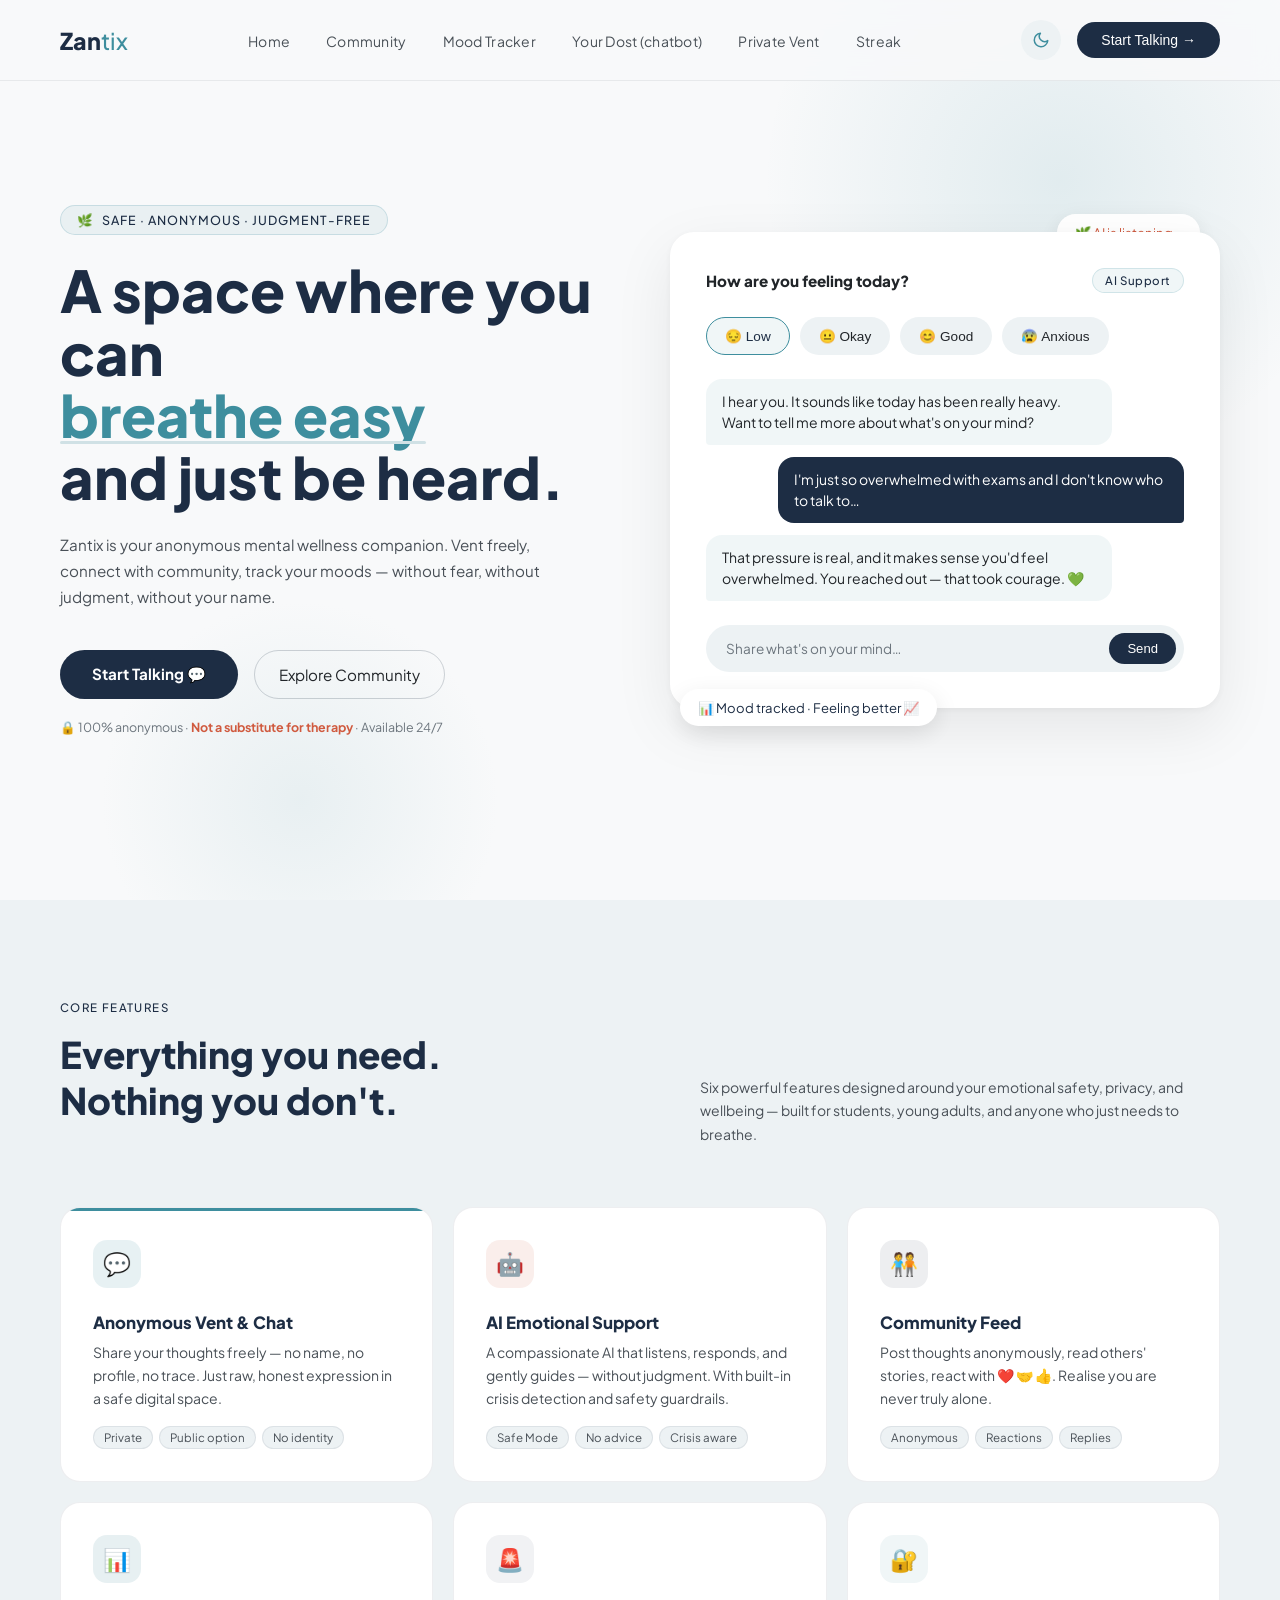
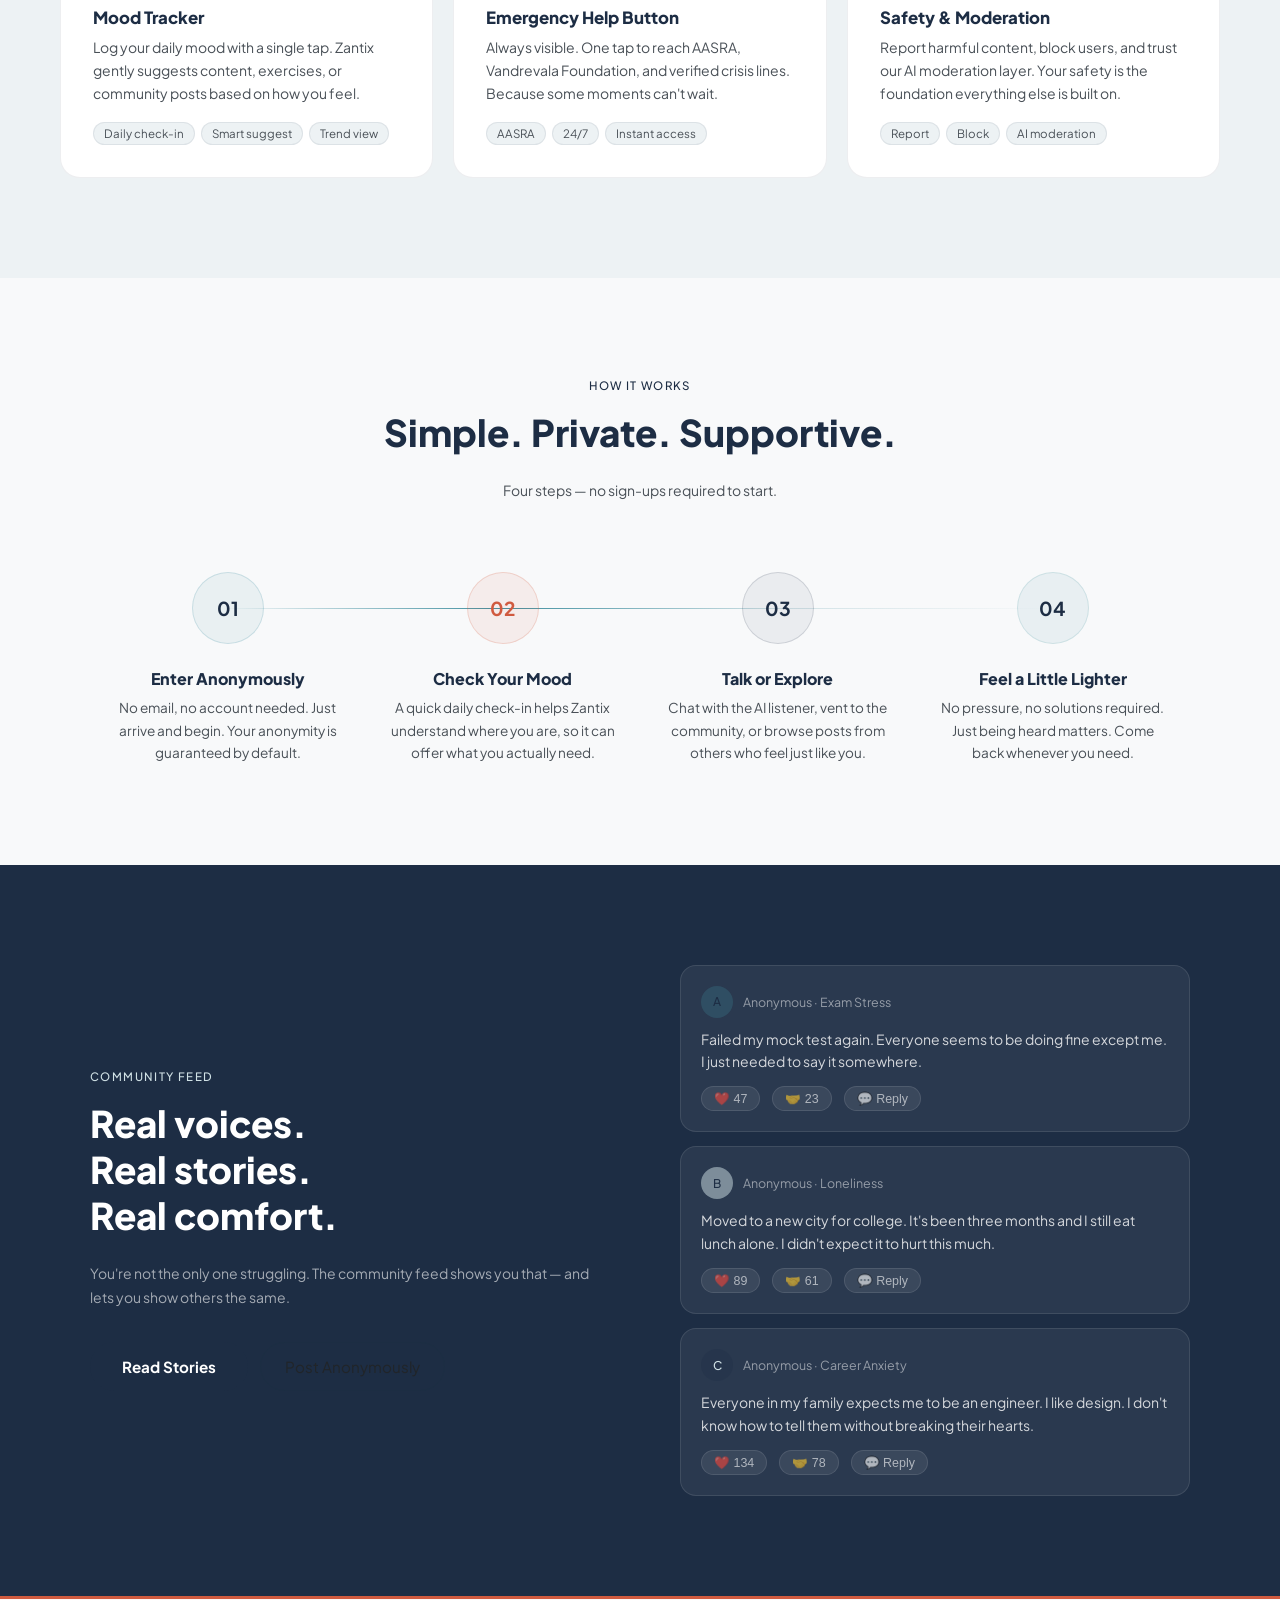
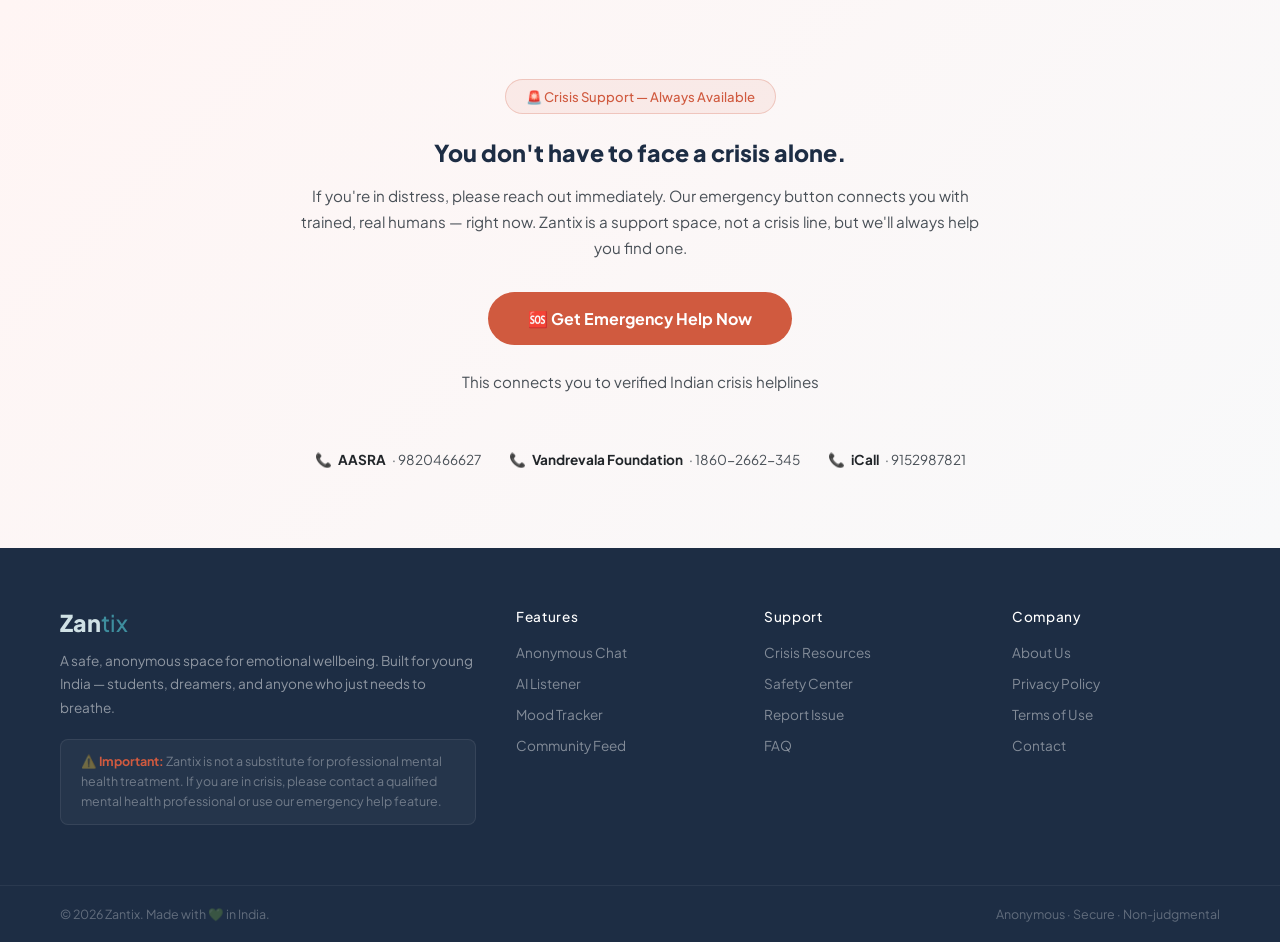
==== index.html @ 0ff7cf0c "Initial commit" ====
<!DOCTYPE html>
<html lang="en">
<head>
  <meta charset="UTF-8">
  <meta name="viewport" content="width=device-width, initial-scale=1.0">
  
  <!-- SEO Meta Tags -->
  <title>Zantix — You're Not Alone</title>
  <meta name="description" content="Zantix is a safe, anonymous mental wellness companion. Vent freely, track your moods, connect with community, and access crisis help — completely anonymously.">
  
  <!-- Fonts -->
  <link href="https://fonts.googleapis.com/css2?family=Plus+Jakarta+Sans:wght@400;500;600;700;800&display=swap" rel="stylesheet">
  
  <!-- CSS Stylesheet -->
  <link rel="stylesheet" href="style.css">
</head>
<body>

  <!-- NAV -->
  <nav>
    <a href="index.html" class="logo" style="text-decoration: none;">Zan<span>tix</span></a>
    <ul class="nav-links">
      <li><a href="index.html" class="nav-home-link active">Home</a></li>
      <li><a href="community.html">Community</a></li>
      <li><a href="mood-tracker.html">Mood Tracker</a></li>
      <li><a href="chatbot.html">Your Dost (chatbot)</a></li>
      <li><a href="private-vent.html">Private Vent</a></li>
      <li><a href="streak.html">Streak</a></li>
    </ul>
    <div class="flex align-center gap-md">
      <button id="theme-toggle" class="theme-toggle-btn" aria-label="Toggle dark mode">
        <!-- Sun icon -->
        <svg class="sun-icon" xmlns="http://www.w3.org/2000/svg" width="18" height="18" viewBox="0 0 24 24" fill="none" stroke="currentColor" stroke-width="2" stroke-linecap="round" stroke-linejoin="round">
          <circle cx="12" cy="12" r="5"></circle>
          <line x1="12" y1="1" x2="12" y2="3"></line>
          <line x1="12" y1="21" x2="12" y2="23"></line>
          <line x1="4.22" y1="4.22" x2="5.64" y2="5.64"></line>
          <line x1="18.36" y1="18.36" x2="19.78" y2="19.78"></line>
          <line x1="1" y1="12" x2="3" y2="12"></line>
          <line x1="21" y1="12" x2="23" y2="12"></line>
          <line x1="4.22" y1="19.78" x2="5.64" y2="18.36"></line>
          <line x1="18.36" y1="5.64" x2="19.78" y2="4.22"></line>
        </svg>
        <!-- Moon icon -->
        <svg class="moon-icon" xmlns="http://www.w3.org/2000/svg" width="18" height="18" viewBox="0 0 24 24" fill="none" stroke="currentColor" stroke-width="2" stroke-linecap="round" stroke-linejoin="round">
          <path d="M21 12.79A9 9 0 1 1 11.21 3 7 7 0 0 0 21 12.79z"></path>
        </svg>
      </button>
      <button id="nav-start-talking" class="nav-cta">Start Talking →</button>
    </div>
  </nav>

  <!-- HERO -->
  <section class="hero" id="hero">
    <div class="hero-text">
      <div class="hero-eyebrow">Safe · Anonymous · Judgment-Free</div>
      <h1>A space where you can<br><em>breathe easy</em><br>and just be heard.</h1>
      <p class="hero-sub">Zantix is your anonymous mental wellness companion. Vent freely, connect with community, track your moods — without fear, without judgment, without your name.</p>
      <div class="hero-actions">
        <button id="hero-start-talking" class="btn btn-primary">Start Talking 💬</button>
        <button id="hero-explore-community" class="btn btn-secondary">Explore Community</button>
      </div>
      <p class="hero-note">🔒 100% anonymous · <strong>Not a substitute for therapy</strong> · Available 24/7</p>
    </div>

    <div class="hero-visual">
      <div class="floating-pill pill-1">🌿 AI is listening…</div>
      <div class="mood-card">
        <div class="mood-card-header">
          <div class="mood-card-title">How are you feeling today?</div>
          <span class="ai-badge">AI Support</span>
        </div>
        <div class="mood-row">
          <button class="mood-btn active">😔 Low</button>
          <button class="mood-btn">😐 Okay</button>
          <button class="mood-btn">😊 Good</button>
          <button class="mood-btn">😰 Anxious</button>
        </div>
        <div class="chat-preview">
          <div class="chat-bubble ai">I hear you. It sounds like today has been really heavy. Want to tell me more about what's on your mind?</div>
          <div class="chat-bubble user">I'm just so overwhelmed with exams and I don't know who to talk to…</div>
          <div class="chat-bubble ai">That pressure is real, and it makes sense you'd feel overwhelmed. You reached out — that took courage. 💚</div>
        </div>
        <div class="chat-input-row">
          <span>Share what's on your mind…</span>
          <button class="send-btn">Send</button>
        </div>
      </div>
      <div class="floating-pill pill-2">📊 Mood tracked · Feeling better 📈</div>
    </div>
  </section>

  <!-- FEATURES -->
  <section class="features" id="features">
    <div class="features-inner">
      <div class="features-top">
        <div>
          <div class="section-label">Core Features</div>
          <div class="section-title">Everything you need.<br>Nothing you don't.</div>
        </div>
        <p class="section-sub">Six powerful features designed around your emotional safety, privacy, and wellbeing — built for students, young adults, and anyone who just needs to breathe.</p>
      </div>
      <div class="features-grid">

        <div class="feature-card accent reveal">
          <div class="feat-icon green">💬</div>
          <h3>Anonymous Vent & Chat</h3>
          <p>Share your thoughts freely — no name, no profile, no trace. Just raw, honest expression in a safe digital space.</p>
          <div class="feat-tags">
            <span class="feat-tag">Private</span>
            <span class="feat-tag">Public option</span>
            <span class="feat-tag">No identity</span>
          </div>
        </div>

        <div class="feature-card reveal">
          <div class="feat-icon orange">🤖</div>
          <h3>AI Emotional Support</h3>
          <p>A compassionate AI that listens, responds, and gently guides — without judgment. With built-in crisis detection and safety guardrails.</p>
          <div class="feat-tags">
            <span class="feat-tag">Safe Mode</span>
            <span class="feat-tag">No advice</span>
            <span class="feat-tag">Crisis aware</span>
          </div>
        </div>

        <div class="feature-card reveal">
          <div class="feat-icon blue">🧑‍🤝‍🧑</div>
          <h3>Community Feed</h3>
          <p>Post thoughts anonymously, read others' stories, react with ❤️ 🤝 👍. Realise you are never truly alone.</p>
          <div class="feat-tags">
            <span class="feat-tag">Anonymous</span>
            <span class="feat-tag">Reactions</span>
            <span class="feat-tag">Replies</span>
          </div>
        </div>

        <div class="feature-card reveal">
          <div class="feat-icon pink">📊</div>
          <h3>Mood Tracker</h3>
          <p>Log your daily mood with a single tap. Zantix gently suggests content, exercises, or community posts based on how you feel.</p>
          <div class="feat-tags">
            <span class="feat-tag">Daily check-in</span>
            <span class="feat-tag">Smart suggest</span>
            <span class="feat-tag">Trend view</span>
          </div>
        </div>

        <div class="feature-card reveal">
          <div class="feat-icon yellow">🚨</div>
          <h3>Emergency Help Button</h3>
          <p>Always visible. One tap to reach AASRA, Vandrevala Foundation, and verified crisis lines. Because some moments can't wait.</p>
          <div class="feat-tags">
            <span class="feat-tag">AASRA</span>
            <span class="feat-tag">24/7</span>
            <span class="feat-tag">Instant access</span>
          </div>
        </div>

        <div class="feature-card reveal">
          <div class="feat-icon purple">🔐</div>
          <h3>Safety & Moderation</h3>
          <p>Report harmful content, block users, and trust our AI moderation layer. Your safety is the foundation everything else is built on.</p>
          <div class="feat-tags">
            <span class="feat-tag">Report</span>
            <span class="feat-tag">Block</span>
            <span class="feat-tag">AI moderation</span>
          </div>
        </div>

      </div>
    </div>
  </section>

  <!-- HOW IT WORKS -->
  <section class="how" id="how">
    <div class="how-inner">
      <div class="how-top">
        <div class="section-label">How It Works</div>
        <div class="section-title">Simple. Private. Supportive.</div>
        <p class="section-sub">Four steps — no sign-ups required to start.</p>
      </div>
      <div class="steps-grid">
        <div class="step reveal">
          <div class="step-num s1">01</div>
          <h4>Enter Anonymously</h4>
          <p>No email, no account needed. Just arrive and begin. Your anonymity is guaranteed by default.</p>
        </div>
        <div class="step reveal">
          <div class="step-num s2">02</div>
          <h4>Check Your Mood</h4>
          <p>A quick daily check-in helps Zantix understand where you are, so it can offer what you actually need.</p>
        </div>
        <div class="step reveal">
          <div class="step-num s3">03</div>
          <h4>Talk or Explore</h4>
          <p>Chat with the AI listener, vent to the community, or browse posts from others who feel just like you.</p>
        </div>
        <div class="step reveal">
          <div class="step-num s4">04</div>
          <h4>Feel a Little Lighter</h4>
          <p>No pressure, no solutions required. Just being heard matters. Come back whenever you need.</p>
        </div>
      </div>
    </div>
  </section>

  <!-- COMMUNITY -->
  <section class="community-section" id="community">
    <div class="community-inner">
      <div>
        <div class="section-label">Community Feed</div>
        <div class="section-title">Real voices.<br>Real stories.<br>Real comfort.</div>
        <p class="section-sub">You're not the only one struggling. The community feed shows you that — and lets you show others the same.</p>
        <div class="flex flex-wrap gap-sm mt-xl">
          <a class="btn btn-primary" href="community.html">Read Stories</a>
          <a class="btn btn-secondary" href="community.html#community-compose">Post Anonymously</a>
        </div>
      </div>
      <div class="posts-preview">
        <div class="post-card reveal">
          <div class="post-top">
            <div class="avatar av1">A</div>
            <span class="anon-label">Anonymous · Exam Stress</span>
          </div>
          <p class="post-text">Failed my mock test again. Everyone seems to be doing fine except me. I just needed to say it somewhere.</p>
          <div class="post-reactions">
            <button class="react-btn">❤️ 47</button>
            <button class="react-btn">🤝 23</button>
            <button class="react-btn">💬 Reply</button>
          </div>
        </div>
        <div class="post-card reveal">
          <div class="post-top">
            <div class="avatar av2">B</div>
            <span class="anon-label">Anonymous · Loneliness</span>
          </div>
          <p class="post-text">Moved to a new city for college. It's been three months and I still eat lunch alone. I didn't expect it to hurt this much.</p>
          <div class="post-reactions">
            <button class="react-btn">❤️ 89</button>
            <button class="react-btn">🤝 61</button>
            <button class="react-btn">💬 Reply</button>
          </div>
        </div>
        <div class="post-card reveal">
          <div class="post-top">
            <div class="avatar av3">C</div>
            <span class="anon-label">Anonymous · Career Anxiety</span>
          </div>
          <p class="post-text">Everyone in my family expects me to be an engineer. I like design. I don't know how to tell them without breaking their hearts.</p>
          <div class="post-reactions">
            <button class="react-btn">❤️ 134</button>
            <button class="react-btn">🤝 78</button>
            <button class="react-btn">💬 Reply</button>
          </div>
        </div>
      </div>
    </div>
  </section>

  <!-- EMERGENCY -->
  <section class="emergency" id="emergency">
    <div class="emergency-inner">
      <div class="sos-badge">🚨 Crisis Support — Always Available</div>
      <h2>You don't have to face a crisis alone.</h2>
      <p>If you're in distress, please reach out immediately. Our emergency button connects you with trained, real humans — right now. Zantix is a support space, not a crisis line, but we'll always help you find one.</p>
      <div class="flex flex-col align-center gap-xs">
        <button id="sos-trigger" class="sos-btn">🆘 Get Emergency Help Now</button>
        <p class="text-sm text-soft">This connects you to verified Indian crisis helplines</p>
      </div>
      <div class="helpline-list">
        <div class="helpline">📞 <strong>AASRA</strong> · 9820466627</div>
        <div class="helpline">📞 <strong>Vandrevala Foundation</strong> · 1860-2662-345</div>
        <div class="helpline">📞 <strong>iCall</strong> · 9152987821</div>
      </div>
    </div>
  </section>

  <!-- FOOTER -->
  <footer>
    <div class="footer-brand">
      <div class="logo">Zan<span>tix</span></div>
      <p>A safe, anonymous space for emotional wellbeing. Built for young India — students, dreamers, and anyone who just needs to breathe.</p>
      <div class="disclaimer-bar">⚠️ <strong>Important:</strong> Zantix is not a substitute for professional mental health treatment. If you are in crisis, please contact a qualified mental health professional or use our emergency help feature.
      </div>
    </div>
    <div>
      <h5>Features</h5>
      <ul>
        <li><a href="#">Anonymous Chat</a></li>
        <li><a href="#">AI Listener</a></li>
        <li><a href="#">Mood Tracker</a></li>
        <li><a href="#">Community Feed</a></li>
      </ul>
    </div>
    <div>
      <h5>Support</h5>
      <ul>
        <li><a href="#">Crisis Resources</a></li>
        <li><a href="#">Safety Center</a></li>
        <li><a href="#">Report Issue</a></li>
        <li><a href="#">FAQ</a></li>
      </ul>
    </div>
    <div>
      <h5>Company</h5>
      <ul>
        <li><a href="#">About Us</a></li>
        <li><a href="#">Privacy Policy</a></li>
        <li><a href="#">Terms of Use</a></li>
        <li><a href="#">Contact</a></li>
      </ul>
    </div>
  </footer>
  <div class="footer-bottom">
    <span>© 2026 Zantix. Made with 💚 in India.</span>
    <span>Anonymous · Secure · Non-judgmental</span>
  </div>

  <!-- JavaScript Behavior Controller -->
  <script src="script.js"></script>
</body>
</html>
---- style.css ----
/* ==========================================================================
   ZANTIX DESIGN SYSTEM & STYLE SHEET
   ========================================================================== */

/* ─── 1. DESIGN TOKENS (CSS VARIABLES) ─── */
:root {
  /* Colors - Light Theme */
  --cream: #EDF2F4;
  --warm-white: #F8F9FA;
  --sage: #3E8E9E;
  --sage-light: #D0E1E5;
  --sage-dark: #1D2D44;
  --terracotta: #D05A3F;
  --blush: #D0E1E5;
  --charcoal: #212529;
  --mid: #495057;
  --soft: #6C757D;
  --night: #1D2D44;
  --heading-color: #1D2D44;
  --card-bg: #FFFFFF;
  --nav-bg: rgba(248, 249, 250, 0.9);
  --border-color: rgba(29, 45, 68, 0.08);
  --emergency-bg: linear-gradient(135deg, #FFF5F4 0%, #F8F9FA 100%);
  --button-bg: #1D2D44;
  --button-fg: #FFFFFF;
  --button-hover: #3E8E9E;
  --button-outline: rgba(29, 45, 68, 0.2);
  --button-outline-text: #212529;

  /* Spacing Scale */
  --space-2xs: 4px;
  --space-xs: 8px;
  --space-sm: 12px;
  --space-md: 16px;
  --space-lg: 24px;
  --space-xl: 32px;
  --space-2xl: 40px;
  --space-3xl: 60px;
  --space-4xl: 80px;
  --space-5xl: 120px;

  /* Font Sizes */
  --fs-xs: 0.72rem;
  --fs-sm: 0.78rem;
  --fs-base: 0.875rem;
  --fs-md: 0.95rem;
  --fs-lg: 1.05rem;
  --fs-xl: 1.2rem;
  --fs-2xl: 1.45rem;
  --fs-3xl: clamp(1.8rem, 3.2vw, 2.3rem);
  --fs-4xl: clamp(2.4rem, 4.6vw, 3.6rem);

  /* Border Radii */
  --radius-xs: 4px;
  --radius-sm: 8px;
  --radius-md: 14px;
  --radius-lg: 16px;
  --radius-xl: 20px;
  --radius-2xl: 24px;
  --radius-pill: 100px;
  --radius-round: 50%;

  /* Shadows */
  --shadow-sm: 0 2px 8px rgba(0, 0, 0, 0.05);
  --shadow-md: 0 8px 24px rgba(0, 0, 0, 0.08);
  --shadow-lg: 0 20px 60px rgba(0, 0, 0, 0.08), 0 2px 8px rgba(0, 0, 0, 0.05);
  --shadow-floating-pill: 0 8px 24px rgba(0, 0, 0, 0.1);
  --shadow-primary-hover: 0 8px 24px rgba(29, 45, 68, 0.18);
  --shadow-sos-hover: 0 8px 28px rgba(208, 90, 63, 0.25);

  /* Transitions */
  --transition-fast: 0.15s ease;
  --transition-normal: 0.2s ease;
  --transition-slow: 0.3s ease;
  --transition-reveal: opacity 0.5s ease, transform 0.5s ease;
}

/* Colors - Dark Theme Override */
[data-theme="dark"] {
  --cream: #1E293B;
  --warm-white: #0F172A;
  --sage: #4DB6AC;
  --sage-light: #334155;
  --sage-dark: #F8FAFC;
  --terracotta: #F87171;
  --blush: #334155;
  --charcoal: #E2E8F0;
  --mid: #94A3B8;
  --soft: #64748B;
  --night: #090E17;
  --heading-color: #F8FAFC;
  --card-bg: #1E293B;
  --nav-bg: rgba(15, 23, 42, 0.9);
  --border-color: rgba(248, 250, 252, 0.08);
  --emergency-bg: linear-gradient(135deg, #2D1E1E 0%, #0F172A 100%);
  --button-bg: #4DB6AC;
  --button-fg: #071316;
  --button-hover: #67D6CC;
  --button-outline: rgba(77, 182, 172, 0.45);
  --button-outline-text: #D0E1E5;
}

/* ─── 2. GLOBAL BASE STYLES ─── */
*, *::before, *::after {
  box-sizing: border-box;
  margin: 0;
  padding: 0;
}

html {
  scroll-behavior: smooth;
}

body {
  font-family: 'Plus Jakarta Sans', sans-serif;
  background: var(--warm-white);
  color: var(--charcoal);
  overflow-x: hidden;
  transition: background var(--transition-slow), color var(--transition-slow);
}

/* ─── 3. LAYOUT UTILITIES ─── */
.container {
  width: 100%;
  max-width: 1200px;
  margin: 0 auto;
}

/* Flexbox Utilities */
.flex { display: flex; }
.flex-col { display: flex; flex-direction: column; }
.flex-wrap { display: flex; flex-wrap: wrap; }
.align-center { align-items: center; }
.justify-between { justify-content: space-between; }
.justify-center { justify-content: center; }

/* Grid Utilities */
.grid { display: grid; }
.grid-2 { display: grid; grid-template-columns: 1fr 1fr; }
.grid-3 { display: grid; grid-template-columns: repeat(3, 1fr); }
.grid-4 { display: grid; grid-template-columns: repeat(4, 1fr); }

/* Gaps */
.gap-xs { gap: var(--space-xs); }
.gap-sm { gap: var(--space-sm); }
.gap-md { gap: var(--space-md); }
.gap-lg { gap: var(--space-lg); }
.gap-xl { gap: var(--space-xl); }
.gap-2xl { gap: var(--space-2xl); }

/* Spacing Helpers (Margins) */
.mt-xs { margin-top: var(--space-xs); }
.mt-sm { margin-top: var(--space-sm); }
.mt-md { margin-top: var(--space-md); }
.mt-lg { margin-top: var(--space-lg); }
.mt-xl { margin-top: var(--space-xl); }
.mt-2xl { margin-top: var(--space-2xl); }

.mb-xs { margin-bottom: var(--space-xs); }
.mb-sm { margin-bottom: var(--space-sm); }
.mb-md { margin-bottom: var(--space-md); }
.mb-lg { margin-bottom: var(--space-lg); }
.mb-xl { margin-bottom: var(--space-xl); }
.mb-2xl { margin-bottom: var(--space-2xl); }

/* Typography Helpers */
.text-xs { font-size: var(--fs-xs); }
.text-sm { font-size: var(--fs-sm); }
.text-base { font-size: var(--fs-base); }
.text-md { font-size: var(--fs-md); }
.text-lg { font-size: var(--fs-lg); }
.text-xl { font-size: var(--fs-xl); }
.text-soft { color: var(--soft); }
.text-mid { color: var(--mid); }
.text-terracotta { color: var(--terracotta); }

/* ─── 4. REUSABLE COMPONENT STYLES ─── */

/* Navbar */
nav {
  position: fixed;
  top: 0;
  left: 0;
  right: 0;
  z-index: 100;
  display: flex;
  align-items: center;
  justify-content: space-between;
  padding: 20px var(--space-3xl);
  background: var(--nav-bg);
  backdrop-filter: blur(12px);
  border-bottom: 1px solid var(--border-color);
  transition: background var(--transition-slow), border-color var(--transition-slow);
}

.logo {
  font-family: 'Plus Jakarta Sans', sans-serif;
  font-size: var(--fs-2xl);
  font-style: normal;
  font-weight: 800;
  color: var(--sage-dark);
  letter-spacing: 0;
  text-decoration: none;
}

.logo span {
  color: var(--sage);
  font-weight: 500;
}

.nav-links {
  display: flex;
  gap: 36px;
  list-style: none;
}

.nav-links a {
  text-decoration: none;
  color: var(--mid);
  font-size: var(--fs-base);
  font-weight: 400;
  letter-spacing: 0.02em;
  transition: color var(--transition-normal);
}

.nav-links a:hover {
  color: var(--sage-dark);
}

/* Buttons */
.btn {
  font-family: 'Plus Jakarta Sans', sans-serif;
  font-size: var(--fs-md);
  cursor: pointer;
  border-radius: var(--radius-pill);
  display: inline-flex;
  align-items: center;
  justify-content: center;
  text-decoration: none;
  transition: background var(--transition-normal), transform var(--transition-fast), border-color var(--transition-normal), color var(--transition-normal), box-shadow var(--transition-normal);
}

.btn-primary {
  background: var(--button-bg);
  color: var(--button-fg);
  border: none;
  padding: 14px var(--space-xl);
  font-weight: 700;
  gap: 8px;
}

.btn-primary:hover {
  background: var(--button-hover);
  transform: translateY(-2px);
  box-shadow: var(--shadow-primary-hover);
}

.btn-secondary {
  background: transparent;
  color: var(--button-outline-text);
  border: 1.5px solid var(--button-outline);
  padding: 14px var(--space-lg);
}

.btn-secondary:hover {
  border-color: var(--button-hover);
  color: var(--button-hover);
}

.nav-cta {
  background: var(--button-bg);
  color: var(--button-fg);
  border: none;
  padding: 10px var(--space-lg);
  font-size: var(--fs-base);
  font-weight: 500;
  cursor: pointer;
  border-radius: var(--radius-pill);
  transition: background var(--transition-normal), transform var(--transition-fast);
}

.nav-cta:hover {
  background: var(--button-hover);
  transform: scale(1.03);
}

/* Theme Toggle Button */
.theme-toggle-btn {
  background: var(--cream);
  border: none;
  color: var(--sage);
  width: 40px;
  height: 40px;
  border-radius: var(--radius-round);
  cursor: pointer;
  display: flex;
  align-items: center;
  justify-content: center;
  transition: background var(--transition-normal), transform var(--transition-fast), color var(--transition-normal);
}

.theme-toggle-btn:hover {
  background: var(--sage-light);
  transform: scale(1.05);
}

.theme-toggle-btn svg {
  transition: transform var(--transition-slow) ease;
}

.theme-toggle-btn:active {
  transform: scale(0.95);
}

[data-theme="dark"] .sun-icon { display: block !important; }
[data-theme="dark"] .moon-icon { display: none !important; }
.sun-icon { display: none; }
.moon-icon { display: block; }

/* Cards */
.card {
  background: var(--card-bg);
  border-radius: var(--radius-2xl);
  padding: 36px;
  box-shadow: var(--shadow-lg);
  position: relative;
  transition: background var(--transition-slow), box-shadow var(--transition-slow);
}

/* Section Header Styles */
section {
  padding: 100px var(--space-3xl);
}

.section-label {
  font-size: var(--fs-xs);
  letter-spacing: 0.12em;
  text-transform: uppercase;
  color: var(--sage-dark);
  font-weight: 500;
  margin-bottom: var(--space-md);
}

.section-title {
  font-family: 'Plus Jakarta Sans', sans-serif;
  font-size: var(--fs-3xl);
  font-weight: 800;
  line-height: 1.25;
  color: var(--heading-color);
  margin-bottom: var(--space-lg);
  transition: color var(--transition-slow) ease;
}

.section-sub {
  font-size: var(--fs-base);
  color: var(--mid);
  line-height: 1.7;
  max-width: 520px;
}

/* ─── 5. HERO SECTION SPECIFIC STYLES ─── */
.hero {
  min-height: 100vh;
  display: grid;
  grid-template-columns: 1fr 1fr;
  align-items: center;
  padding: 120px var(--space-3xl) var(--space-4xl);
  position: relative;
  overflow: hidden;
  gap: var(--space-3xl);
}

.hero::before {
  content: '';
  position: absolute;
  top: -120px;
  right: -80px;
  width: 600px;
  height: 600px;
  background: radial-gradient(circle, rgba(62,142,158,0.12) 0%, transparent 70%);
  border-radius: var(--radius-round);
  pointer-events: none;
}

.hero::after {
  content: '';
  position: absolute;
  bottom: -100px;
  left: 100px;
  width: 400px;
  height: 400px;
  background: radial-gradient(circle, rgba(208,225,229,0.4) 0%, transparent 70%);
  border-radius: var(--radius-round);
  pointer-events: none;
}

.hero-text {
  position: relative;
  z-index: 1;
}

.hero-eyebrow {
  display: inline-flex;
  align-items: center;
  gap: 8px;
  background: rgba(62,142,158,0.08);
  border: 1px solid rgba(62,142,158,0.2);
  color: var(--sage-dark);
  font-size: var(--fs-sm);
  font-weight: 500;
  letter-spacing: 0.08em;
  text-transform: uppercase;
  padding: 6px 16px;
  border-radius: var(--radius-pill);
  margin-bottom: var(--space-lg);
  animation: fadeUp 0.6s ease both;
}

.hero-eyebrow::before {
  content: '🌿';
}

h1 {
  font-family: 'Plus Jakarta Sans', sans-serif;
  font-size: var(--fs-4xl);
  font-weight: 800;
  line-height: 1.08;
  letter-spacing: 0;
  color: var(--heading-color);
  margin-bottom: var(--space-lg);
  animation: fadeUp 0.7s 0.1s ease both;
  transition: color var(--transition-slow) ease;
}

h1 em {
  font-family: 'Plus Jakarta Sans', sans-serif;
  font-style: normal;
  color: var(--sage);
  font-weight: 800;
  position: relative;
  display: inline-block;
}

h1 em::after {
  content: '';
  position: absolute;
  left: 0;
  right: 0;
  bottom: 2px;
  height: 3px;
  background: var(--blush);
  border-radius: 2px;
}

.hero-sub {
  font-size: var(--fs-md);
  color: var(--mid);
  line-height: 1.7;
  max-width: 480px;
  margin-bottom: var(--space-2xl);
  animation: fadeUp 0.7s 0.2s ease both;
}

.hero-actions {
  display: flex;
  gap: 16px;
  flex-wrap: wrap;
  animation: fadeUp 0.7s 0.3s ease both;
}

.hero-note {
  margin-top: 20px;
  font-size: var(--fs-sm);
  color: var(--soft);
  animation: fadeUp 0.7s 0.4s ease both;
}

.hero-note strong {
  color: var(--terracotta);
}

.hero-visual {
  position: relative;
  z-index: 1;
  animation: fadeIn 1s 0.3s ease both;
}

/* Mood Card & Interactive elements */
.mood-card {
  /* Extends base .card styling */
  background: var(--card-bg);
  border-radius: var(--radius-2xl);
  padding: 36px;
  box-shadow: var(--shadow-lg);
  position: relative;
  transition: background var(--transition-slow), box-shadow var(--transition-slow);
}

.mood-card-header {
  display: flex;
  align-items: center;
  justify-content: space-between;
  margin-bottom: var(--space-lg);
}

.mood-card-title {
  font-family: 'Plus Jakarta Sans', sans-serif;
  font-size: var(--fs-md);
  font-weight: 800;
  color: var(--charcoal);
}

.ai-badge {
  background: rgba(62,142,158,0.08);
  color: var(--sage-dark);
  font-size: var(--fs-xs);
  font-weight: 500;
  letter-spacing: 0.05em;
  padding: 4px 12px;
  border-radius: var(--radius-pill);
  border: 1px solid rgba(62,142,158,0.18);
}

.mood-row {
  display: flex;
  gap: 10px;
  margin-bottom: var(--space-lg);
  flex-wrap: wrap;
}

.mood-btn {
  background: var(--cream);
  border: 1.5px solid transparent;
  color: var(--charcoal);
  border-radius: var(--radius-pill);
  padding: 10px 18px;
  font-size: 0.85rem;
  cursor: pointer;
  transition: all var(--transition-normal);
  display: flex;
  align-items: center;
  gap: 6px;
}

.mood-btn:hover, .mood-btn.active {
  background: rgba(62,142,158,0.08);
  border-color: var(--sage);
  color: var(--sage-dark);
}

/* Chat Component inside Hero */
.chat-preview {
  display: flex;
  flex-direction: column;
  gap: 12px;
  margin-bottom: var(--space-lg);
}

.chat-bubble {
  padding: 12px 16px;
  border-radius: var(--radius-lg);
  font-size: var(--fs-base);
  line-height: 1.5;
  max-width: 85%;
}

.chat-bubble.ai {
  background: rgba(62,142,158,0.08);
  color: var(--charcoal);
  border-bottom-left-radius: var(--radius-xs);
  align-self: flex-start;
}

.chat-bubble.user {
  background: var(--night);
  color: #fff;
  border-bottom-right-radius: var(--radius-xs);
  align-self: flex-end;
}

.chat-input-row {
  display: flex;
  gap: 10px;
  align-items: center;
  background: var(--cream);
  border-radius: var(--radius-pill);
  padding: 8px 8px 8px 20px;
}

.chat-input-row span {
  flex: 1;
  font-size: 0.85rem;
  color: var(--soft);
}

.send-btn {
  background: var(--button-bg);
  color: var(--button-fg);
  border: none;
  border-radius: var(--radius-pill);
  padding: 8px 18px;
  font-size: 0.82rem;
  cursor: pointer;
  transition: background var(--transition-normal);
}

.send-btn:hover {
  background: var(--button-hover);
}

/* Floating Pills */
.floating-pill {
  position: absolute;
  background: var(--card-bg);
  border-radius: var(--radius-pill);
  padding: 10px 18px;
  font-size: 0.82rem;
  box-shadow: var(--shadow-floating-pill);
  display: flex;
  align-items: center;
  gap: 8px;
  animation: float 3s ease-in-out infinite;
  transition: background var(--transition-slow), box-shadow var(--transition-slow);
}

.pill-1 {
  top: -18px;
  right: 20px;
  animation-delay: 0s;
  color: var(--terracotta);
}

.pill-2 {
  bottom: -18px;
  left: 10px;
  animation-delay: 1.5s;
  color: var(--sage-dark);
}

/* ─── 6. FEATURES SECTION STYLES ─── */
.features {
  background: var(--cream);
}

.features-inner {
  max-width: 1200px;
  margin: 0 auto;
}

.features-top {
  display: flex;
  justify-content: space-between;
  align-items: flex-end;
  margin-bottom: var(--space-3xl);
  gap: 40px;
}

.features-grid {
  display: grid;
  grid-template-columns: repeat(3, 1fr);
  gap: 20px;
}

.feature-card {
  background: var(--card-bg);
  border-radius: var(--radius-xl);
  padding: 32px;
  border: 1px solid var(--border-color);
  transition: background var(--transition-slow), border-color var(--transition-slow), transform var(--transition-normal) ease, box-shadow var(--transition-normal) ease;
  position: relative;
  overflow: hidden;
}

.feature-card::before {
  content: '';
  position: absolute;
  top: 0;
  left: 0;
  right: 0;
  height: 3px;
  background: var(--sage-light);
  opacity: 0;
  transition: opacity var(--transition-normal);
}

.feature-card:hover {
  transform: translateY(-4px);
  box-shadow: var(--shadow-md);
}

.feature-card:hover::before {
  opacity: 1;
}

.feature-card.accent::before {
  opacity: 1;
  background: var(--sage);
}

.feat-icon {
  width: 48px;
  height: 48px;
  border-radius: var(--radius-md);
  display: flex;
  align-items: center;
  justify-content: center;
  font-size: 1.4rem;
  margin-bottom: var(--space-lg);
}

.feat-icon.green { background: rgba(62,142,158,0.12); }
.feat-icon.orange { background: rgba(208,90,63,0.1); }
.feat-icon.blue { background: rgba(29,45,68,0.08); }
.feat-icon.pink { background: rgba(208,225,229,0.5); }
.feat-icon.purple { background: rgba(62,142,158,0.08); }
.feat-icon.yellow { background: rgba(29,45,68,0.06); }

.feature-card h3 {
  font-family: 'Plus Jakarta Sans', sans-serif;
  font-size: var(--fs-lg);
  font-weight: 800;
  color: var(--heading-color);
  margin-bottom: var(--space-xs);
  transition: color var(--transition-slow) ease;
}

.feature-card p {
  font-size: var(--fs-base);
  color: var(--mid);
  line-height: 1.65;
}

.feat-tags {
  display: flex;
  gap: 6px;
  flex-wrap: wrap;
  margin-top: var(--space-md);
}

.feat-tag {
  font-size: var(--fs-xs);
  padding: 3px 10px;
  border-radius: var(--radius-pill);
  background: var(--cream);
  color: var(--mid);
  border: 1px solid var(--border-color);
}

/* ─── 7. HOW IT WORKS SECTION STYLES ─── */
.how {
  background: var(--warm-white);
}

.how-inner {
  max-width: 1100px;
  margin: 0 auto;
}

.how-top {
  text-align: center;
  margin-bottom: 70px;
}

.how-top .section-sub {
  margin: 0 auto;
}

.steps-grid {
  display: grid;
  grid-template-columns: repeat(4, 1fr);
  gap: 0;
  position: relative;
}

.steps-grid::before {
  content: '';
  position: absolute;
  top: 36px;
  left: 12%;
  right: 12%;
  height: 1px;
  background: linear-gradient(to right, transparent, var(--sage), var(--sage-light), transparent);
}

.step {
  text-align: center;
  padding: 0 20px;
  position: relative;
}

.step-num {
  width: 72px;
  height: 72px;
  border-radius: var(--radius-round);
  display: flex;
  align-items: center;
  justify-content: center;
  margin: 0 auto 24px;
  font-size: 1.2rem;
  font-weight: 700;
  font-family: 'Plus Jakarta Sans', sans-serif;
  position: relative;
  z-index: 1;
}

.step-num.s1 { background: rgba(62,142,158,0.08); color: var(--sage-dark); border: 1.5px solid rgba(62,142,158,0.2); }
.step-num.s2 { background: rgba(208,90,63,0.08); color: var(--terracotta); border: 1.5px solid rgba(208,90,63,0.2); }
.step-num.s3 { background: rgba(29,45,68,0.06); color: var(--night); border: 1.5px solid rgba(29,45,68,0.15); }
.step-num.s4 { background: rgba(208,225,229,0.4); color: var(--sage-dark); border: 1.5px solid rgba(62,142,158,0.16); }

.step h4 {
  font-family: 'Plus Jakarta Sans', sans-serif;
  font-size: 1rem;
  font-weight: 800;
  color: var(--heading-color);
  margin-bottom: var(--space-xs);
  transition: color var(--transition-slow) ease;
}

.step p {
  font-size: 0.85rem;
  color: var(--mid);
  line-height: 1.65;
}

/* ─── 8. COMMUNITY SECTION STYLES ─── */
.community-section {
  background: var(--night);
  color: #fff;
  padding: 100px var(--space-3xl);
}

.community-inner {
  max-width: 1100px;
  margin: 0 auto;
  display: grid;
  grid-template-columns: 1fr 1fr;
  gap: 80px;
  align-items: center;
}

.community-section .section-label {
  color: var(--sage-light);
}

.community-section .section-title {
  color: #fff;
}

.community-section .section-sub {
  color: rgba(255, 255, 255, 0.6);
}

.posts-preview {
  display: flex;
  flex-direction: column;
  gap: 14px;
}

.post-card {
  background: rgba(255,255,255,0.06);
  border: 1px solid rgba(255,255,255,0.1);
  border-radius: var(--radius-lg);
  padding: 20px;
  transition: background var(--transition-normal);
}

.post-card:hover {
  background: rgba(255,255,255,0.1);
}

.post-top {
  display: flex;
  align-items: center;
  gap: 10px;
  margin-bottom: 10px;
}

.avatar {
  width: 32px;
  height: 32px;
  border-radius: var(--radius-round);
  display: flex;
  align-items: center;
  justify-content: center;
  font-size: 0.75rem;
  font-weight: 500;
}

.av1 { background: rgba(62,142,158,0.25); color: var(--sage-dark); }
.av2 { background: rgba(208,225,229,0.5); color: var(--sage-dark); }
.av3 { background: rgba(29,45,68,0.25); color: var(--sage-light); }

.anon-label {
  font-size: var(--fs-sm);
  color: rgba(255,255,255,0.5);
}

.post-text {
  font-size: var(--fs-base);
  color: rgba(255,255,255,0.8);
  line-height: 1.6;
  margin-bottom: 14px;
}

.post-reactions {
  display: flex;
  gap: 12px;
}

.react-btn {
  display: flex;
  align-items: center;
  gap: 5px;
  background: rgba(255,255,255,0.08);
  border: 1px solid rgba(255,255,255,0.1);
  border-radius: var(--radius-pill);
  padding: 4px 12px;
  font-size: var(--fs-sm);
  color: rgba(255,255,255,0.6);
  cursor: pointer;
  transition: all var(--transition-fast);
}

.react-btn:hover {
  background: rgba(62,142,158,0.18);
  border-color: var(--sage);
  color: var(--sage-light);
}

/* Reacted Button State */
.react-btn.reacted {
  background: rgba(62, 142, 158, 0.25);
  border-color: var(--sage);
  color: var(--sage-light);
}

/* ─── 9. PRIVATE VENT SECTION STYLES ─── */
.vent-section {
  background: var(--warm-white);
}

.vent-inner {
  max-width: 1100px;
  margin: 0 auto;
  display: grid;
  grid-template-columns: 0.9fr 1.1fr;
  gap: 64px;
  align-items: center;
}

.vent-prompts {
  display: flex;
  flex-direction: column;
  gap: 10px;
  margin-top: var(--space-xl);
}

.prompt-chip {
  width: fit-content;
  max-width: 100%;
  background: var(--cream);
  border: 1px solid var(--border-color);
  color: var(--mid);
  border-radius: var(--radius-pill);
  padding: 10px 16px;
  font-family: 'Plus Jakarta Sans', sans-serif;
  font-size: var(--fs-sm);
  cursor: pointer;
  transition: border-color var(--transition-normal), color var(--transition-normal), transform var(--transition-fast), background var(--transition-normal);
}

.prompt-chip:hover {
  background: rgba(62,142,158,0.08);
  border-color: var(--sage);
  color: var(--sage-dark);
  transform: translateX(3px);
}

.vent-grounding-card {
  margin-top: var(--space-xl);
  background: var(--card-bg);
  border: 1px solid var(--border-color);
  border-radius: var(--radius-xl);
  padding: 24px;
  box-shadow: var(--shadow-sm);
  transition: all var(--transition-slow);
}

.vent-grounding-card h4 {
  font-size: var(--fs-md);
  font-weight: 800;
  color: var(--heading-color);
  margin-bottom: 6px;
}

.vent-grounding-card p {
  font-size: var(--fs-sm);
  color: var(--mid);
  line-height: 1.5;
  margin-bottom: var(--space-md);
}

.vent-grounding-card #vent-breathe-btn {
  width: 100%;
}

.vent-grounding-card .breathing-bubble-container {
  background: transparent;
  padding: 0;
  margin: var(--space-md) 0 0 0;
  animation: fadeIn 0.4s ease both;
}

.vent-grounding-card .breathing-circle-wrapper {
  width: 120px;
  height: 120px;
  margin: 0 auto;
}

.vent-grounding-card .breathing-circle {
  width: 80px;
  height: 80px;
}

.vent-grounding-card .breathing-text {
  font-size: 0.85rem;
}

.vent-panel {
  background: var(--card-bg);
  border: 1px solid var(--border-color);
  border-radius: var(--radius-xl);
  box-shadow: var(--shadow-lg);
  padding: 30px;
  transition: background var(--transition-slow), border-color var(--transition-slow), box-shadow var(--transition-slow);
}

.vent-panel-top {
  display: flex;
  align-items: flex-start;
  justify-content: space-between;
  gap: var(--space-lg);
  margin-bottom: var(--space-lg);
}

.vent-panel-top h3 {
  color: var(--heading-color);
  font-size: var(--fs-xl);
  font-weight: 800;
  margin-bottom: 4px;
}

.vent-panel-top p {
  color: var(--soft);
  font-size: var(--fs-sm);
}

.privacy-badge {
  background: rgba(62,142,158,0.08);
  border: 1px solid rgba(62,142,158,0.18);
  border-radius: var(--radius-pill);
  color: var(--sage-dark);
  font-size: var(--fs-xs);
  font-weight: 700;
  padding: 6px 12px;
}

.privacy-badge::before {
  content: '🔒 ';
}

.vent-label {
  display: block;
  color: var(--heading-color);
  font-size: var(--fs-sm);
  font-weight: 700;
  margin-bottom: var(--space-xs);
}

.voice-vent-bar {
  display: flex;
  align-items: center;
  gap: var(--space-sm);
  margin-bottom: var(--space-sm);
}

.voice-vent-btn {
  display: inline-flex;
  align-items: center;
  gap: 8px;
  background: var(--button-bg);
  border: none;
  border-radius: var(--radius-pill);
  color: var(--button-fg);
  cursor: pointer;
  flex-shrink: 0;
  font-family: 'Plus Jakarta Sans', sans-serif;
  font-size: var(--fs-sm);
  font-weight: 700;
  padding: 10px 16px;
  transition: background var(--transition-normal), transform var(--transition-fast), box-shadow var(--transition-normal);
}

.voice-vent-btn:hover {
  background: var(--button-hover);
  transform: translateY(-1px);
}

.voice-vent-btn:disabled {
  cursor: not-allowed;
  opacity: 0.55;
  transform: none;
}

.voice-vent-btn.listening {
  background: var(--terracotta);
  box-shadow: var(--shadow-sos-hover);
}

.voice-dot {
  width: 9px;
  height: 9px;
  background: currentColor;
  border-radius: var(--radius-round);
  opacity: 0.8;
}

.voice-vent-btn.listening .voice-dot {
  animation: pulse-dot 1s ease-in-out infinite;
}

.voice-vent-status {
  color: var(--soft);
  font-size: var(--fs-sm);
  line-height: 1.5;
}

.voice-playback-wrap {
  align-items: center;
  background: var(--cream);
  border: 1px solid var(--border-color);
  border-radius: var(--radius-lg);
  display: flex;
  gap: var(--space-sm);
  margin-bottom: var(--space-sm);
  padding: 10px;
}

.voice-playback-wrap[hidden] {
  display: none;
}

.voice-playback-wrap:not([hidden]) {
  display: flex;
}

.voice-vent-audio {
  flex: 1;
  min-width: 180px;
}

.voice-delete-btn {
  background: transparent;
  border: 1px solid var(--button-outline);
  border-radius: var(--radius-pill);
  color: var(--button-outline-text);
  cursor: pointer;
  flex-shrink: 0;
  font-family: 'Plus Jakarta Sans', sans-serif;
  font-size: var(--fs-xs);
  font-weight: 700;
  padding: 9px 12px;
  transition: border-color var(--transition-normal), color var(--transition-normal), background var(--transition-normal);
}

.voice-delete-btn:hover {
  background: rgba(208,90,63,0.08);
  border-color: var(--terracotta);
  color: var(--terracotta);
}

.vent-input {
  width: 100%;
  min-height: 240px;
  resize: vertical;
  background: var(--cream);
  border: 1.5px solid transparent;
  border-radius: var(--radius-lg);
  color: var(--charcoal);
  font-family: 'Plus Jakarta Sans', sans-serif;
  font-size: var(--fs-md);
  line-height: 1.7;
  padding: 18px;
  outline: none;
  transition: background var(--transition-slow), border-color var(--transition-normal), box-shadow var(--transition-normal), color var(--transition-slow);
}

.vent-input:focus {
  border-color: var(--sage);
  box-shadow: 0 0 0 4px rgba(62,142,158,0.12);
}

.vent-input::placeholder {
  color: var(--soft);
}

.vent-tools {
  display: flex;
  align-items: center;
  justify-content: space-between;
  gap: var(--space-md);
  margin-top: var(--space-md);
}

.vent-mood-group {
  display: flex;
  flex-wrap: wrap;
  gap: 8px;
}

.vent-mood {
  background: transparent;
  border: 1px solid var(--button-outline);
  border-radius: var(--radius-pill);
  color: var(--button-outline-text);
  cursor: pointer;
  font-family: 'Plus Jakarta Sans', sans-serif;
  font-size: var(--fs-xs);
  font-weight: 700;
  padding: 7px 12px;
  transition: background var(--transition-normal), border-color var(--transition-normal), color var(--transition-normal);
}

.vent-mood:hover,
.vent-mood.active {
  background: rgba(62,142,158,0.1);
  border-color: var(--sage);
  color: var(--sage-dark);
}

.vent-count {
  color: var(--soft);
  flex-shrink: 0;
  font-size: var(--fs-sm);
}

.vent-actions {
  display: flex;
  gap: var(--space-sm);
  margin-top: var(--space-lg);
}

.vent-status {
  color: var(--soft);
  font-size: var(--fs-sm);
  margin-top: var(--space-md);
}

/* Zen Mode & Word Goal styling */
.zen-toggle-btn {
  background: rgba(62,142,158,0.08);
  border: 1px solid rgba(62,142,158,0.2);
  color: var(--sage-dark);
  padding: 6px 14px;
  font-family: inherit;
  font-size: var(--fs-xs);
  font-weight: 700;
  border-radius: var(--radius-pill);
  cursor: pointer;
  transition: all var(--transition-normal);
}

.zen-toggle-btn:hover {
  background: var(--sage-light);
  transform: translateY(-1px);
}

.word-goal-wrapper {
  margin-top: var(--space-md);
  background: var(--cream);
  border-radius: var(--radius-md);
  padding: 12px 16px;
  border: 1px solid var(--border-color);
}

.word-goal-header {
  display: flex;
  justify-content: space-between;
  align-items: center;
  margin-bottom: 6px;
}

.goal-label {
  font-size: var(--fs-xs);
  font-weight: 700;
  color: var(--mid);
}

.goal-percent {
  font-size: var(--fs-xs);
  font-weight: 800;
  color: var(--sage-dark);
}

.goal-progress-bar-bg {
  width: 100%;
  height: 6px;
  background: var(--card-bg);
  border-radius: var(--radius-pill);
  overflow: hidden;
}

.goal-progress-bar-fill {
  height: 100%;
  background: var(--sage);
  border-radius: var(--radius-pill);
  transition: width 0.3s ease;
}

/* Zen Mode distraction-free overrides */
body.zen-mode nav,
body.zen-mode footer,
body.zen-mode .footer-bottom,
body.zen-mode .vent-copy,
body.zen-mode .voice-vent-bar,
body.zen-mode #voice-playback-wrap,
body.zen-mode .vent-actions,
body.zen-mode .vent-status,
body.zen-mode .vent-tools,
body.zen-mode .word-goal-wrapper {
  display: none !important;
}

body.zen-mode main {
  padding-top: 40px !important;
}

body.zen-mode .vent-inner {
  grid-template-columns: 1fr;
  max-width: 740px;
  margin: 0 auto;
}

body.zen-mode .vent-panel {
  border: none !important;
  box-shadow: none !important;
  background: transparent !important;
  padding: 0 !important;
}

body.zen-mode .vent-panel-top h3,
body.zen-mode .vent-panel-top p {
  opacity: 0.15;
}

body.zen-mode .vent-label {
  display: none;
}

body.zen-mode .vent-input {
  font-size: 1.25rem;
  background: transparent;
  border: none;
  box-shadow: none !important;
  min-height: 450px;
  padding: 0;
  color: var(--charcoal);
  line-height: 1.8;
}


/* ─── COMMUNITY PAGE STYLES ─── */
.community-page {
  background: var(--cream);
  min-height: 100vh;
  padding-top: 92px;
}

.community-shell {
  display: grid;
  grid-template-columns: 300px minmax(0, 1fr);
  gap: var(--space-xl);
  max-width: 1180px;
  margin: 0 auto;
  padding: var(--space-2xl) var(--space-3xl) var(--space-4xl);
}

.community-sidebar {
  position: sticky;
  top: 110px;
  align-self: start;
}

.community-heading {
  color: var(--heading-color);
  font-size: var(--fs-3xl);
  line-height: 1.15;
  margin-bottom: var(--space-md);
}

.community-intro {
  color: var(--mid);
  font-size: var(--fs-base);
  line-height: 1.7;
  margin-bottom: var(--space-xl);
}

.topic-list,
.feed-sort {
  display: flex;
  flex-wrap: wrap;
  gap: 8px;
}

.search-box-wrap {
  margin-bottom: var(--space-lg);
  width: 100%;
}

.community-search-input {
  width: 100%;
  background: var(--card-bg);
  border: 1px solid var(--border-color);
  border-radius: var(--radius-pill);
  color: var(--charcoal);
  font-family: inherit;
  font-size: var(--fs-sm);
  padding: 10px 18px;
  outline: none;
  transition: all var(--transition-normal);
  box-shadow: var(--shadow-sm);
}

.community-search-input:focus {
  border-color: var(--sage);
  box-shadow: 0 0 0 4px rgba(62,142,158,0.12), var(--shadow-md);
  background: var(--card-bg);
}

.topic-pill,
.sort-chip {
  background: var(--card-bg);
  border: 1px solid var(--border-color);
  border-radius: var(--radius-pill);
  color: var(--mid);
  cursor: pointer;
  font-family: 'Plus Jakarta Sans', sans-serif;
  font-size: var(--fs-sm);
  font-weight: 700;
  padding: 9px 14px;
  transition: background var(--transition-normal), border-color var(--transition-normal), color var(--transition-normal);
}

.topic-pill:hover,
.topic-pill.active,
.sort-chip:hover,
.sort-chip.active {
  background: rgba(62,142,158,0.1);
  border-color: var(--sage);
  color: var(--sage-dark);
}

.community-feed {
  display: flex;
  flex-direction: column;
  gap: var(--space-md);
  min-width: 0;
}

.community-composer,
.discussion-card {
  background: var(--card-bg);
  border: 1px solid var(--border-color);
  border-radius: var(--radius-lg);
  box-shadow: var(--shadow-sm);
  transition: background var(--transition-slow), border-color var(--transition-slow), box-shadow var(--transition-normal);
}

.community-composer {
  padding: var(--space-lg);
}

.composer-top {
  display: flex;
  align-items: center;
  gap: var(--space-sm);
  margin-bottom: var(--space-md);
}

.community-select,
.community-title-input,
.community-body-input {
  background: var(--cream);
  border: 1px solid transparent;
  border-radius: var(--radius-sm);
  color: var(--charcoal);
  font-family: 'Plus Jakarta Sans', sans-serif;
  outline: none;
  transition: border-color var(--transition-normal), box-shadow var(--transition-normal), background var(--transition-slow);
}

.community-select {
  padding: 10px 12px;
}

.community-title-input,
.community-body-input {
  display: block;
  width: 100%;
  font-size: var(--fs-base);
  margin-bottom: var(--space-sm);
  padding: 13px 14px;
}

.community-title-input {
  font-weight: 800;
}

.community-body-input {
  line-height: 1.65;
  resize: vertical;
}

.community-select:focus,
.community-title-input:focus,
.community-body-input:focus {
  border-color: var(--sage);
  box-shadow: 0 0 0 4px rgba(62,142,158,0.12);
}

.composer-actions {
  display: flex;
  align-items: center;
  justify-content: space-between;
  gap: var(--space-md);
}

.composer-status {
  color: var(--soft);
  font-size: var(--fs-sm);
}

.feed-sort {
  padding: var(--space-xs) 0;
}

.discussion-list {
  display: flex;
  flex-direction: column;
  gap: var(--space-md);
}

.discussion-card {
  display: grid;
  grid-template-columns: 56px minmax(0, 1fr);
  overflow: hidden;
}

.discussion-card:hover {
  box-shadow: var(--shadow-md);
}

.vote-rail {
  align-items: center;
  background: var(--cream);
  border-right: 1px solid var(--border-color);
  display: flex;
  flex-direction: column;
  gap: 6px;
  padding: var(--space-md) 0;
}

.vote-btn {
  background: transparent;
  border: none;
  color: var(--soft);
  cursor: pointer;
  font-size: var(--fs-base);
  line-height: 1;
  transition: color var(--transition-fast), transform var(--transition-fast);
}

.vote-btn:hover,
.vote-btn.active {
  color: var(--sage);
  transform: translateY(-1px);
}

.vote-count {
  color: var(--heading-color);
  font-size: var(--fs-sm);
  font-weight: 800;
}

.discussion-content {
  padding: var(--space-lg);
}

.discussion-meta {
  color: var(--soft);
  font-size: var(--fs-xs);
  font-weight: 700;
  margin-bottom: var(--space-xs);
  text-transform: uppercase;
}

.discussion-content h2 {
  color: var(--heading-color);
  font-size: var(--fs-xl);
  line-height: 1.35;
  margin-bottom: var(--space-sm);
}

.discussion-content p {
  color: var(--mid);
  font-size: var(--fs-base);
  line-height: 1.7;
}

.discussion-actions {
  display: flex;
  flex-wrap: wrap;
  gap: 8px;
  margin-top: var(--space-md);
}

.discussion-action {
  background: transparent;
  border: 1px solid var(--button-outline);
  border-radius: var(--radius-pill);
  color: var(--button-outline-text);
  cursor: pointer;
  font-family: 'Plus Jakarta Sans', sans-serif;
  font-size: var(--fs-xs);
  font-weight: 800;
  padding: 7px 12px;
  transition: border-color var(--transition-normal), color var(--transition-normal), background var(--transition-normal);
}

.discussion-action:hover,
.discussion-action.active {
  background: rgba(62,142,158,0.08);
  border-color: var(--sage);
  color: var(--sage-dark);
}

.best-reply {
  background: rgba(62,142,158,0.08);
  border-left: 3px solid var(--sage);
  border-radius: var(--radius-sm);
  color: var(--mid);
  font-size: var(--fs-sm);
  line-height: 1.6;
  margin-top: var(--space-md);
  padding: 12px 14px;
}

/* Interactive Replies styling */
.replies-panel {
  border-top: 1px dashed var(--border-color);
  margin-top: var(--space-md);
  padding-top: var(--space-md);
  animation: fadeUp 0.25s ease both;
}

.replies-list {
  display: flex;
  flex-direction: column;
  gap: 12px;
  margin-bottom: var(--space-md);
  max-height: 250px;
  overflow-y: auto;
  padding-right: 4px;
}

.replies-list::-webkit-scrollbar {
  width: 4px;
}
.replies-list::-webkit-scrollbar-thumb {
  background: var(--border-color);
  border-radius: var(--radius-pill);
}

.reply-item {
  background: var(--cream);
  border-left: 3px solid var(--sage);
  border-radius: var(--radius-xs);
  padding: 10px 12px;
}

.reply-meta {
  font-size: 0.68rem;
  color: var(--soft);
  font-weight: 700;
  text-transform: uppercase;
  margin-bottom: 4px;
}

.reply-body {
  font-size: var(--fs-sm);
  color: var(--charcoal);
  line-height: 1.5;
}

.reply-composer {
  display: flex;
  gap: 10px;
  align-items: flex-end;
}

.reply-input {
  flex: 1;
  background: var(--cream);
  border: 1.5px solid transparent;
  border-radius: var(--radius-md);
  color: var(--charcoal);
  font-family: inherit;
  font-size: var(--fs-sm);
  padding: 10px 12px;
  resize: vertical;
  min-height: 38px;
  height: 38px;
  outline: none;
  transition: all var(--transition-normal);
}

.reply-input:focus {
  background: var(--card-bg);
  border-color: var(--sage);
  box-shadow: 0 0 0 3px rgba(62,142,158,0.1);
}

.reply-submit-btn {
  background: var(--button-bg);
  color: var(--button-fg);
  border: none;
  border-radius: var(--radius-pill);
  padding: 10px 16px;
  font-size: var(--fs-xs);
  font-weight: 700;
  cursor: pointer;
  height: 38px;
  display: inline-flex;
  align-items: center;
  justify-content: center;
  transition: all var(--transition-normal);
}

.reply-submit-btn:hover {
  background: var(--button-hover);
  transform: translateY(-1px);
}

/* ==========================================================================
}

/* ==========================================================================
   9B. STANDALONE MOOD TRACKER PAGE STYLES
   ========================================================================== */
.mood-tracker-shell {
  max-width: 1200px;
  margin: 0 auto;
  padding: 120px var(--space-3xl) 80px;
}

.mood-tracker-container {
  display: grid;
  grid-template-columns: 0.95fr 1.05fr;
  gap: 60px;
  align-items: center;
}

/* Color-shifting radial backdrops for body */
body.mood-page-theme {
  background: radial-gradient(circle at 15% 25%, rgba(62, 142, 158, 0.05) 0%, var(--warm-white) 80%);
  transition: background var(--transition-slow);
}

body.theme-Good {
  background: radial-gradient(circle at 15% 25%, rgba(16, 185, 129, 0.09) 0%, rgba(6, 182, 212, 0.04) 50%, var(--warm-white) 100%);
}
body.theme-Okay {
  background: radial-gradient(circle at 15% 25%, rgba(20, 184, 166, 0.08) 0%, rgba(59, 130, 246, 0.04) 50%, var(--warm-white) 100%);
}
body.theme-Anxious {
  background: radial-gradient(circle at 15% 25%, rgba(99, 102, 241, 0.09) 0%, rgba(139, 92, 246, 0.04) 50%, var(--warm-white) 100%);
}
body.theme-Low {
  background: radial-gradient(circle at 15% 25%, rgba(79, 70, 229, 0.08) 0%, rgba(49, 46, 129, 0.05) 50%, var(--warm-white) 100%);
}
body.theme-Angry {
  background: radial-gradient(circle at 15% 25%, rgba(245, 158, 11, 0.08) 0%, rgba(239, 68, 68, 0.07) 50%, var(--warm-white) 100%);
}

/* Dark theme overrides for nebular glows */
[data-theme="dark"].theme-Good {
  background: radial-gradient(circle at 15% 25%, rgba(16, 185, 129, 0.15) 0%, rgba(6, 182, 212, 0.05) 50%, var(--warm-white) 100%);
}
[data-theme="dark"].theme-Okay {
  background: radial-gradient(circle at 15% 25%, rgba(20, 184, 166, 0.14) 0%, rgba(59, 130, 246, 0.05) 50%, var(--warm-white) 100%);
}
[data-theme="dark"].theme-Anxious {
  background: radial-gradient(circle at 15% 25%, rgba(99, 102, 241, 0.15) 0%, rgba(139, 92, 246, 0.05) 50%, var(--warm-white) 100%);
}
[data-theme="dark"].theme-Low {
  background: radial-gradient(circle at 15% 25%, rgba(79, 70, 229, 0.14) 0%, rgba(49, 46, 129, 0.07) 50%, var(--warm-white) 100%);
}
[data-theme="dark"].theme-Angry {
  background: radial-gradient(circle at 15% 25%, rgba(245, 158, 11, 0.14) 0%, rgba(239, 68, 68, 0.09) 50%, var(--warm-white) 100%);
}

/* Mind Orb component */
.orb-column {
  display: flex;
  flex-direction: column;
  align-items: center;
  justify-content: center;
  position: relative;
  min-height: 400px;
}

.orb-glow-backdrop {
  position: absolute;
  width: 280px;
  height: 280px;
  border-radius: var(--radius-round);
  background: rgba(62, 142, 158, 0.2);
  filter: blur(60px);
  z-index: 1;
  transition: all var(--transition-slow) ease;
}

/* Backdrop glow color shifts */
.theme-Good .orb-glow-backdrop { background: rgba(16, 185, 129, 0.4); }
.theme-Okay .orb-glow-backdrop { background: rgba(20, 184, 166, 0.35); }
.theme-Anxious .orb-glow-backdrop { background: rgba(99, 102, 241, 0.4); }
.theme-Low .orb-glow-backdrop { background: rgba(79, 70, 229, 0.35); }
.theme-Angry .orb-glow-backdrop { background: rgba(239, 68, 68, 0.45); }

.mind-orb-wrapper {
  display: flex;
  flex-direction: column;
  align-items: center;
  z-index: 2;
}

.mind-orb {
  width: 240px;
  height: 240px;
  border-radius: var(--radius-round);
  background: rgba(255, 255, 255, 0.03);
  border: 2px solid rgba(255, 255, 255, 0.15);
  backdrop-filter: blur(16px);
  box-shadow: 0 8px 32px rgba(0,0,0,0.05), inset 0 0 20px rgba(255,255,255,0.05);
  display: flex;
  align-items: center;
  justify-content: center;
  cursor: pointer;
  animation: orbFloat 6s ease-in-out infinite;
  transition: all var(--transition-slow) ease;
  position: relative;
}

/* Dark mode glass override */
[data-theme="dark"] .mind-orb {
  background: rgba(15, 23, 42, 0.15);
  border-color: rgba(248, 250, 252, 0.08);
}

@keyframes orbFloat {
  0%, 100% { transform: translateY(0) scale(1); }
  50% { transform: translateY(-12px) scale(1.02); }
}

.orb-emoji {
  font-size: 4.8rem;
  transition: transform 0.4s cubic-bezier(0.175, 0.885, 0.32, 1.275);
}

.mind-orb:hover .orb-emoji {
  transform: scale(1.18) rotate(4deg);
}

.orb-instruction-text {
  margin-top: 24px;
  font-size: var(--fs-sm);
  color: var(--soft);
  font-weight: 500;
  text-align: center;
}

/* Pulsing color rings on active mood */
.theme-Good .mind-orb {
  border-color: rgba(16, 185, 129, 0.5);
  box-shadow: 0 0 45px rgba(16, 185, 129, 0.35), inset 0 0 25px rgba(16, 185, 129, 0.15);
}
.theme-Okay .mind-orb {
  border-color: rgba(20, 184, 166, 0.5);
  box-shadow: 0 0 45px rgba(20, 184, 166, 0.3), inset 0 0 25px rgba(20, 184, 166, 0.15);
}
.theme-Anxious .mind-orb {
  border-color: rgba(99, 102, 241, 0.5);
  box-shadow: 0 0 45px rgba(99, 102, 241, 0.35), inset 0 0 25px rgba(99, 102, 241, 0.15);
}
.theme-Low .mind-orb {
  border-color: rgba(79, 70, 229, 0.5);
  box-shadow: 0 0 45px rgba(79, 70, 229, 0.3), inset 0 0 25px rgba(79, 70, 229, 0.15);
}
.theme-Angry .mind-orb {
  border-color: rgba(239, 68, 68, 0.5);
  box-shadow: 0 0 45px rgba(239, 68, 68, 0.4), inset 0 0 25px rgba(239, 68, 68, 0.15);
}

/* Mind orb breathing state */
.mind-orb.breathing-active {
  animation: orbBreathe 10s ease-in-out infinite !important;
}

@keyframes orbBreathe {
  0%, 100% { transform: scale(0.9); box-shadow: 0 0 20px rgba(62, 142, 158, 0.2); }
  35% { transform: scale(1.22); box-shadow: 0 0 70px rgba(62, 142, 158, 0.5); }
  50% { transform: scale(1.22); box-shadow: 0 0 75px rgba(62, 142, 158, 0.55); }
  85% { transform: scale(0.9); box-shadow: 0 0 20px rgba(62, 142, 158, 0.2); }
}

.orb-breathing-panel {
  margin-top: var(--space-xl);
  text-align: center;
  z-index: 2;
  animation: fadeIn 0.4s ease both;
}

.breath-tip-text {
  font-size: var(--fs-md);
  color: var(--heading-color);
  font-weight: 700;
  margin-bottom: 12px;
}

/* Sidebar Columns details */
.settings-column {
  display: flex;
  flex-direction: column;
}

.mood-heading {
  font-size: var(--fs-3xl);
  font-weight: 800;
  color: var(--heading-color);
  margin-bottom: 12px;
  line-height: 1.2;
}

.mood-intro {
  font-size: var(--fs-base);
  color: var(--mid);
  margin-bottom: 30px;
  line-height: 1.6;
}

/* Selection Cards Board */
.mood-selection-grid {
  display: grid;
  grid-template-columns: 1fr;
  gap: 12px;
}

.mood-card-btn {
  display: flex;
  align-items: center;
  gap: var(--space-md);
  background: var(--card-bg);
  border: 1px solid var(--border-color);
  border-radius: var(--radius-md);
  padding: 16px 20px;
  cursor: pointer;
  text-align: left;
  transition: all var(--transition-normal);
  box-shadow: var(--shadow-sm);
  outline: none;
}

.mood-card-btn:hover {
  transform: translateX(6px) translateY(-1px);
  box-shadow: var(--shadow-md);
}

.mood-card-btn .m-emoji {
  font-size: 2rem;
  transition: transform var(--transition-normal);
}

.mood-card-btn:hover .m-emoji {
  transform: scale(1.15);
}

.m-details {
  display: flex;
  flex-direction: column;
}

.m-details strong {
  font-size: var(--fs-md);
  color: var(--heading-color);
  font-weight: 800;
}

.m-details span {
  font-size: var(--fs-xs);
  color: var(--soft);
}

/* High contrast active theme overrides for buttons */
.mood-card-btn.active.good-theme {
  border-color: #10B981;
  background: rgba(16, 185, 129, 0.06);
  box-shadow: 0 0 16px rgba(16, 185, 129, 0.15);
}
.mood-card-btn.active.okay-theme {
  border-color: #14B8A6;
  background: rgba(20, 184, 166, 0.05);
  box-shadow: 0 0 16px rgba(20, 184, 166, 0.12);
}
.mood-card-btn.active.anxious-theme {
  border-color: #6366F1;
  background: rgba(99, 102, 241, 0.06);
  box-shadow: 0 0 16px rgba(99, 102, 241, 0.15);
}
.mood-card-btn.active.low-theme {
  border-color: #4F46E5;
  background: rgba(79, 70, 229, 0.05);
  box-shadow: 0 0 16px rgba(79, 70, 229, 0.12);
}
.mood-card-btn.active.angry-theme {
  border-color: #EF4444;
  background: rgba(239, 68, 68, 0.06);
  box-shadow: 0 0 16px rgba(239, 68, 68, 0.15);
}

/* Suggestions card styling */
.suggestions-aura-card {
  margin-top: var(--space-xl);
  background: var(--card-bg);
  border: 1.5px solid var(--border-color);
  border-radius: var(--radius-xl);
  padding: 24px;
  box-shadow: var(--shadow-lg);
  animation: fadeUp 0.35s ease both;
  position: relative;
  overflow: hidden;
}

.suggestions-aura-card::before {
  content: '';
  position: absolute;
  top: 0;
  left: 0;
  width: 4px;
  height: 100%;
  background: var(--sage);
}

.theme-Good .suggestions-aura-card::before { background: #10B981; }
.theme-Okay .suggestions-aura-card::before { background: #14B8A6; }
.theme-Anxious .suggestions-aura-card::before { background: #6366F1; }
.theme-Low .suggestions-aura-card::before { background: #4F46E5; }
.theme-Angry .suggestions-aura-card::before { background: #EF4444; }

.s-header {
  display: flex;
  flex-direction: column;
  gap: 4px;
  margin-bottom: var(--space-sm);
}

.s-badge {
  font-size: 0.65rem;
  font-weight: 700;
  color: var(--soft);
  text-transform: uppercase;
  letter-spacing: 0.05em;
}

.s-header h3 {
  font-size: var(--fs-lg);
  font-weight: 800;
  color: var(--heading-color);
}

#s-desc {
  font-size: var(--fs-sm);
  color: var(--mid);
  line-height: 1.6;
  margin-bottom: var(--space-md);
}

.s-actions {
  display: flex;
  gap: 10px;
  flex-wrap: wrap;
}

/* Mood history bubbles */
.mood-history-panel {
  margin-top: var(--space-2xl);
  border-top: 1px solid var(--border-color);
  padding-top: var(--space-lg);
}

.panel-subheading {
  font-size: var(--fs-xs);
  color: var(--soft);
  text-transform: uppercase;
  letter-spacing: 0.08em;
  margin-bottom: var(--space-md);
  font-weight: 700;
}

.history-grid-row {
  display: grid;
  grid-template-columns: repeat(7, 1fr);
  gap: 8px;
  text-align: center;
}

/* ==========================================================================
   9C. STANDALONE STREAK SYSTEM PAGE STYLES
   ========================================================================== */
.streak-tracker-shell {
  max-width: 1200px;
  margin: 0 auto;
  padding: 120px var(--space-3xl) 80px;
}

.streak-tracker-container {
  display: grid;
  grid-template-columns: 0.95fr 1.05fr;
  gap: 60px;
  align-items: center;
}

body.streak-page-theme {
  background: radial-gradient(circle at 15% 25%, rgba(208, 90, 63, 0.04) 0%, var(--warm-white) 80%);
  transition: background var(--transition-slow);
}

body.streak-active-low {
  background: radial-gradient(circle at 15% 25%, rgba(245, 158, 11, 0.06) 0%, rgba(239, 68, 68, 0.03) 50%, var(--warm-white) 100%);
}
body.streak-active-medium {
  background: radial-gradient(circle at 15% 25%, rgba(239, 68, 68, 0.08) 0%, rgba(249, 115, 22, 0.05) 50%, var(--warm-white) 100%);
}
body.streak-active-high {
  background: radial-gradient(circle at 15% 25%, rgba(147, 51, 234, 0.09) 0%, rgba(6, 182, 212, 0.05) 50%, var(--warm-white) 100%);
}

/* Dark mode overrides */
[data-theme="dark"].streak-active-low {
  background: radial-gradient(circle at 15% 25%, rgba(245, 158, 11, 0.12) 0%, rgba(239, 68, 68, 0.05) 50%, var(--warm-white) 100%);
}
[data-theme="dark"].streak-active-medium {
  background: radial-gradient(circle at 15% 25%, rgba(239, 68, 68, 0.14) 0%, rgba(249, 115, 22, 0.07) 50%, var(--warm-white) 100%);
}
[data-theme="dark"].streak-active-high {
  background: radial-gradient(circle at 15% 25%, rgba(147, 51, 234, 0.16) 0%, rgba(6, 182, 212, 0.07) 50%, var(--warm-white) 100%);
}

/* Flame cards styling */
.flame-column {
  display: flex;
  flex-direction: column;
  align-items: center;
  justify-content: center;
  position: relative;
}

.flame-glow-backdrop {
  position: absolute;
  width: 260px;
  height: 260px;
  border-radius: var(--radius-round);
  background: rgba(208, 90, 63, 0.15);
  filter: blur(70px);
  z-index: 1;
  transition: all var(--transition-slow) ease;
}

.streak-active-low .flame-glow-backdrop { background: rgba(245, 158, 11, 0.3); }
.streak-active-medium .flame-glow-backdrop { background: rgba(239, 68, 68, 0.4); }
.streak-active-high .flame-glow-backdrop { background: rgba(147, 51, 234, 0.45); }

.flame-card {
  width: 100%;
  max-width: 380px;
  background: var(--card-bg);
  border: 1.5px solid var(--border-color);
  border-radius: var(--radius-xl);
  padding: 40px 30px;
  display: flex;
  flex-direction: column;
  align-items: center;
  box-shadow: var(--shadow-lg);
  text-align: center;
  z-index: 2;
  position: relative;
  transition: background var(--transition-slow), border-color var(--transition-slow);
}

.flame-graphic-wrapper {
  position: relative;
  width: 220px;
  height: 250px;
  display: flex;
  align-items: center;
  justify-content: center;
  margin-bottom: var(--space-md);
}

.streak-flame-svg {
  width: 100%;
  height: 100%;
}

.flame-glow-path {
  stroke: rgba(249, 115, 22, 0.25);
  stroke-width: 3px;
  filter: blur(4px);
  animation: flameGlow 2.5s ease-in-out infinite;
}

.flame-main-path {
  transform-origin: 50% 90%;
  animation: flameFlicker 1.8s ease-in-out infinite alternate;
}

/* Changing flame animations */
@keyframes flameFlicker {
  0% { transform: scale(1) rotate(-1deg) skewX(-1deg); }
  100% { transform: scale(1.05) rotate(1deg) skewX(2deg); }
}

@keyframes flameGlow {
  0%, 100% { opacity: 0.45; }
  50% { opacity: 0.9; }
}

/* Fire intense animations */
.streak-active-low .flame-glow-path { stroke: rgba(245, 158, 11, 0.4); }
.streak-active-medium .flame-glow-path { stroke: rgba(239, 68, 68, 0.55); animation: flameGlow 1.5s ease-in-out infinite; }
.streak-active-high .flame-glow-path { stroke: rgba(147, 51, 234, 0.65); animation: flameGlow 1s ease-in-out infinite; }

.flame-overlay-text {
  position: absolute;
  top: 55%;
  left: 50%;
  transform: translate(-50%, -50%);
  pointer-events: none;
  display: flex;
  flex-direction: column;
  align-items: center;
  color: #FFFFFF;
  text-shadow: 0 3px 8px rgba(0,0,0,0.65);
}

.flame-overlay-text .count {
  font-size: 3.4rem;
  font-weight: 800;
  line-height: 1;
  font-family: 'Plus Jakarta Sans', sans-serif;
  letter-spacing: -0.02em;
}

.flame-overlay-text .label {
  font-size: 0.7rem;
  text-transform: uppercase;
  font-weight: 700;
  letter-spacing: 0.08em;
  opacity: 0.9;
}

.streak-level-card {
  margin-top: 14px;
  width: 100%;
}

.level-badge {
  display: inline-block;
  font-size: var(--fs-sm);
  background: rgba(208, 90, 63, 0.08);
  color: var(--terracotta);
  border: 1px solid rgba(208, 90, 63, 0.2);
  border-radius: var(--radius-pill);
  padding: 6px 16px;
  font-weight: 700;
  margin-bottom: 12px;
}

.streak-active-high .level-badge {
  background: rgba(147, 51, 234, 0.08);
  color: #A855F7;
  border-color: rgba(147, 51, 234, 0.2);
}

.streak-quote-msg {
  font-size: var(--fs-sm);
  color: var(--mid);
  line-height: 1.55;
  font-style: italic;
}

/* Highway Columns details */
.milestones-column {
  display: flex;
  flex-direction: column;
}

.streak-heading {
  font-size: var(--fs-3xl);
  font-weight: 800;
  color: var(--heading-color);
  margin-bottom: 12px;
}

.streak-intro {
  font-size: var(--fs-base);
  color: var(--mid);
  margin-bottom: 30px;
  line-height: 1.6;
}

.streak-checklist-card {
  background: var(--card-bg);
  border: 1.5px solid var(--border-color);
  border-radius: var(--radius-xl);
  padding: 24px;
  box-shadow: var(--shadow-sm);
  margin-bottom: var(--space-xl);
  transition: background var(--transition-slow), border-color var(--transition-slow);
}

.streak-checklist-card h3,
.milestones-dashboard h3 {
  font-size: var(--fs-md);
  font-weight: 800;
  color: var(--heading-color);
  margin-bottom: var(--space-md);
}

.milestones-dashboard h3 {
  margin-bottom: var(--space-md);
}

/* Milestones highway checklist cards */
.milestones-highway {
  display: flex;
  flex-direction: column;
  gap: 12px;
}

.milestone-card {
  display: flex;
  align-items: center;
  gap: var(--space-md);
  background: var(--card-bg);
  border: 1.5px solid var(--border-color);
  border-radius: var(--radius-md);
  padding: 16px 20px;
  transition: all var(--transition-normal);
  position: relative;
  opacity: 0.55;
}

.milestone-card.active {
  opacity: 1;
  border-color: var(--sage);
  background: rgba(62, 142, 158, 0.04);
  box-shadow: var(--shadow-sm);
}

.milestone-card:hover {
  transform: translateX(6px) translateY(-1px);
}

.milestone-card.active:hover {
  box-shadow: var(--shadow-md);
}

.m-icon-wrap {
  width: 46px;
  height: 46px;
  background: var(--cream);
  border-radius: var(--radius-round);
  display: flex;
  align-items: center;
  justify-content: center;
  font-size: 1.5rem;
  flex-shrink: 0;
  transition: transform var(--transition-normal);
}

.milestone-card:hover .m-icon-wrap {
  transform: scale(1.1);
}

.m-content {
  flex: 1;
}

.m-content h4 {
  font-size: var(--fs-base);
  font-weight: 800;
  color: var(--heading-color);
}

.m-content p {
  font-size: var(--fs-xs);
  color: var(--soft);
}

.m-status-badge {
  font-size: 0.65rem;
  font-weight: 700;
  padding: 3px 10px;
  border-radius: var(--radius-pill);
  position: absolute;
  top: 18px;
  right: 20px;
  text-transform: uppercase;
  letter-spacing: 0.05em;
}

.m-status-badge.unlocked {
  background: rgba(34, 197, 94, 0.08);
  color: #22c55e;
}

.m-status-badge.locked {
  background: var(--cream);
  color: var(--soft);
}


/* ─── 10. EMERGENCY & CRISIS SUPPORT STYLES ─── */
.emergency {
  background: var(--emergency-bg);
  border-top: 3px solid var(--terracotta);
  padding: 80px var(--space-3xl);
  text-align: center;
  transition: background var(--transition-slow), border-color var(--transition-slow);
}

.emergency-inner {
  max-width: 700px;
  margin: 0 auto;
}

.sos-badge {
  display: inline-flex;
  align-items: center;
  gap: 8px;
  background: rgba(208,90,63,0.08);
  border: 1.5px solid rgba(208,90,63,0.25);
  color: var(--terracotta);
  padding: 8px 20px;
  border-radius: var(--radius-pill);
  font-size: 0.82rem;
  font-weight: 500;
  margin-bottom: var(--space-lg);
  animation: pulse-soft 2s ease-in-out infinite;
}

.emergency h2 {
  font-family: 'Plus Jakarta Sans', sans-serif;
  font-size: var(--fs-2xl);
  font-weight: 800;
  color: var(--heading-color);
  margin-bottom: var(--space-md);
  transition: color var(--transition-slow) ease;
}

.emergency p {
  color: var(--mid);
  font-size: var(--fs-md);
  line-height: 1.7;
  margin-bottom: var(--space-xl);
}

.sos-btn {
  display: inline-flex;
  align-items: center;
  gap: 10px;
  background: var(--terracotta);
  color: #fff;
  border: none;
  padding: 16px var(--space-2xl);
  border-radius: var(--radius-pill);
  font-family: 'Plus Jakarta Sans', sans-serif;
  font-size: 1rem;
  font-weight: 700;
  cursor: pointer;
  transition: all var(--transition-normal);
  margin-bottom: var(--space-md);
}

.sos-btn:hover {
  background: #B84732;
  transform: scale(1.03);
  box-shadow: var(--shadow-sos-hover);
}

.helpline-list {
  display: flex;
  justify-content: center;
  gap: 28px;
  flex-wrap: wrap;
  margin-top: var(--space-lg);
}

.helpline {
  font-size: 0.85rem;
  color: var(--mid);
  display: flex;
  align-items: center;
  gap: 6px;
}

.helpline strong {
  color: var(--charcoal);
}

/* ─── 11. FOOTER STYLES ─── */
footer {
  background: var(--night);
  color: rgba(255,255,255,0.5);
  padding: 60px var(--space-3xl);
  display: grid;
  grid-template-columns: 2fr 1fr 1fr 1fr;
  gap: 40px;
}

.footer-brand .logo {
  color: var(--sage-light);
}

.footer-brand p {
  font-size: 0.85rem;
  margin-top: var(--space-sm);
  line-height: 1.7;
}

footer h5 {
  color: #fff;
  font-size: 0.85rem;
  margin-bottom: var(--space-md);
  letter-spacing: 0.05em;
  font-weight: 500;
}

footer ul {
  list-style: none;
  display: flex;
  flex-direction: column;
  gap: 10px;
}

footer ul a {
  color: rgba(255,255,255,0.45);
  text-decoration: none;
  font-size: 0.85rem;
  transition: color var(--transition-fast);
}

footer ul a:hover {
  color: var(--sage-light);
}

.footer-bottom {
  background: var(--night);
  padding: 20px var(--space-3xl);
  border-top: 1px solid rgba(255,255,255,0.06);
  display: flex;
  justify-content: space-between;
  align-items: center;
  font-size: var(--fs-sm);
  color: rgba(255,255,255,0.3);
}

.disclaimer-bar {
  background: rgba(255,255,255,0.04);
  border: 1px solid rgba(255,255,255,0.08);
  border-radius: var(--radius-sm);
  padding: 12px 20px;
  font-size: var(--fs-sm);
  color: rgba(255,255,255,0.35);
  margin-top: 20px;
  line-height: 1.6;
}

.disclaimer-bar strong {
  color: var(--terracotta);
}

/* ─── 12. SCROLL REVEAL ANIMATIONS ─── */
.reveal {
  opacity: 0;
  transform: translateY(20px);
  transition: var(--transition-reveal);
}

.reveal.active {
  opacity: 1;
  transform: translateY(0);
}

/* ─── 13. ANIMATION KEYFRAMES ─── */
@keyframes fadeUp {
  from { opacity: 0; transform: translateY(24px); }
  to { opacity: 1; transform: translateY(0); }
}

@keyframes fadeIn {
  from { opacity: 0; } to { opacity: 1; }
}

@keyframes float {
  0%, 100% { transform: translateY(0); }
  50% { transform: translateY(-8px); }
}

@keyframes pulse-soft {
  0%, 100% { box-shadow: 0 0 0 0 rgba(208, 90, 63, 0.2); }
  50% { box-shadow: 0 0 0 8px rgba(208, 90, 63, 0); }
}

@keyframes pulse-dot {
  0%, 100% { transform: scale(1); opacity: 0.8; }
  50% { transform: scale(1.45); opacity: 0.35; }
}

/* ─── 14. RESPONSIVE MEDIA QUERIES ─── */
@media (max-width: 900px) {
  nav {
    padding: 16px var(--space-lg);
  }
  .nav-links {
    display: none;
  }
  .hero {
    grid-template-columns: 1fr;
    padding: 100px var(--space-lg) 60px;
    gap: 40px;
  }
  section {
    padding: 70px var(--space-lg);
  }
  .dashboard-section {
    padding: 70px var(--space-lg);
  }
  .dashboard-grid {
    grid-template-columns: 1fr;
    gap: 30px;
  }
  .features-top {
    flex-direction: column;
  }
  .features-grid {
    grid-template-columns: 1fr;
  }
  .steps-grid {
    grid-template-columns: 1fr 1fr;
    gap: 40px;
  }
  .steps-grid::before {
    display: none;
  }
  .community-inner {
    grid-template-columns: 1fr;
    gap: 40px;
  }
  .community-section {
    padding: 70px var(--space-lg);
  }
  .community-page {
    padding-top: 72px;
  }
  .community-shell {
    grid-template-columns: 1fr;
    padding: var(--space-lg);
  }
  .community-sidebar {
    position: static;
  }
  .composer-actions {
    align-items: stretch;
    flex-direction: column;
  }
  .discussion-card {
    grid-template-columns: 44px minmax(0, 1fr);
  }
  .discussion-content {
    padding: var(--space-md);
  }
  .discussion-content h2 {
    font-size: var(--fs-lg);
  }
  .vent-inner {
    grid-template-columns: 1fr;
    gap: 40px;
  }
  .vent-tools,
  .vent-actions {
    align-items: stretch;
    flex-direction: column;
  }
  .voice-vent-bar {
    align-items: stretch;
    flex-direction: column;
  }
  .voice-vent-btn {
    justify-content: center;
  }
  .voice-playback-wrap {
    align-items: stretch;
    flex-direction: column;
  }
  .voice-vent-audio {
    width: 100%;
  }
  .vent-count {
    align-self: flex-start;
  }
  .emergency {
    padding: 70px var(--space-lg);
  }
  footer {
    grid-template-columns: 1fr 1fr;
    padding: 40px var(--space-lg);
  }
  .footer-bottom {
    padding: 16px var(--space-lg);
    flex-direction: column;
    gap: 8px;
    text-align: center;
  }
}
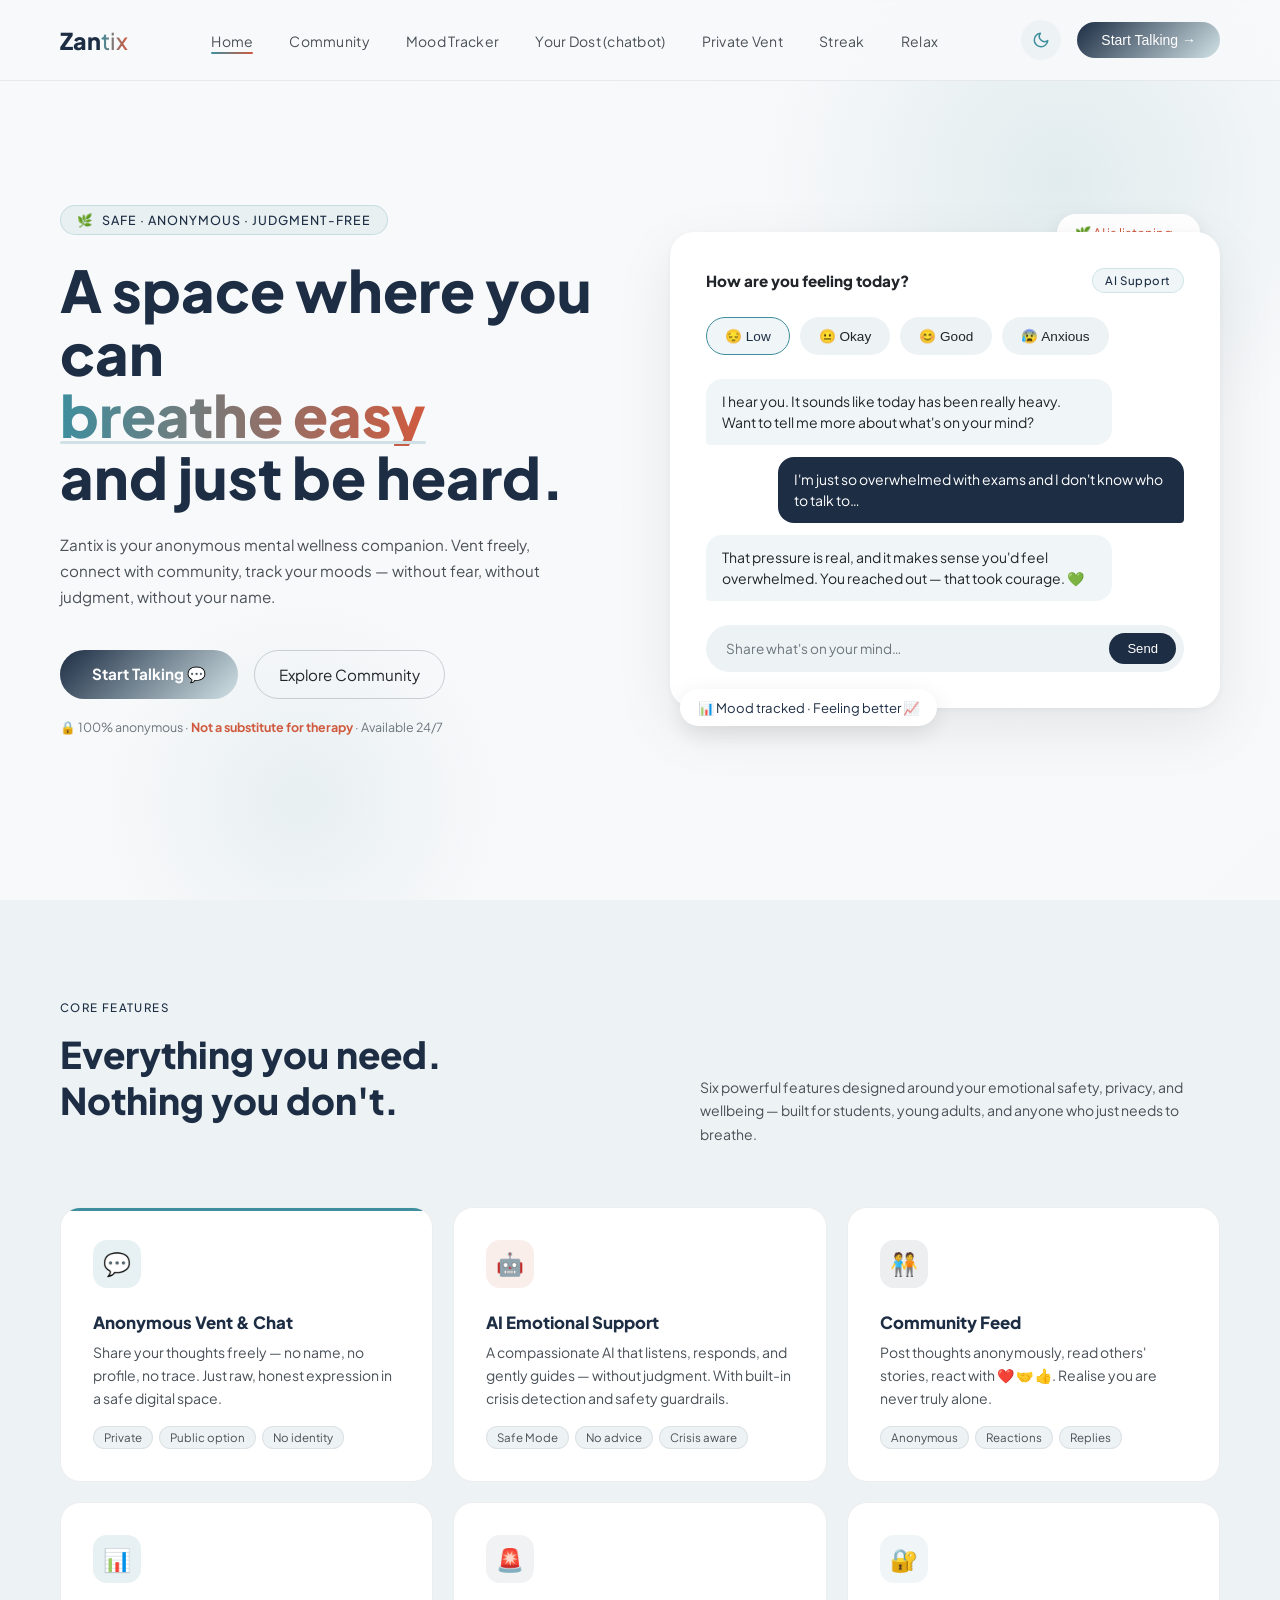
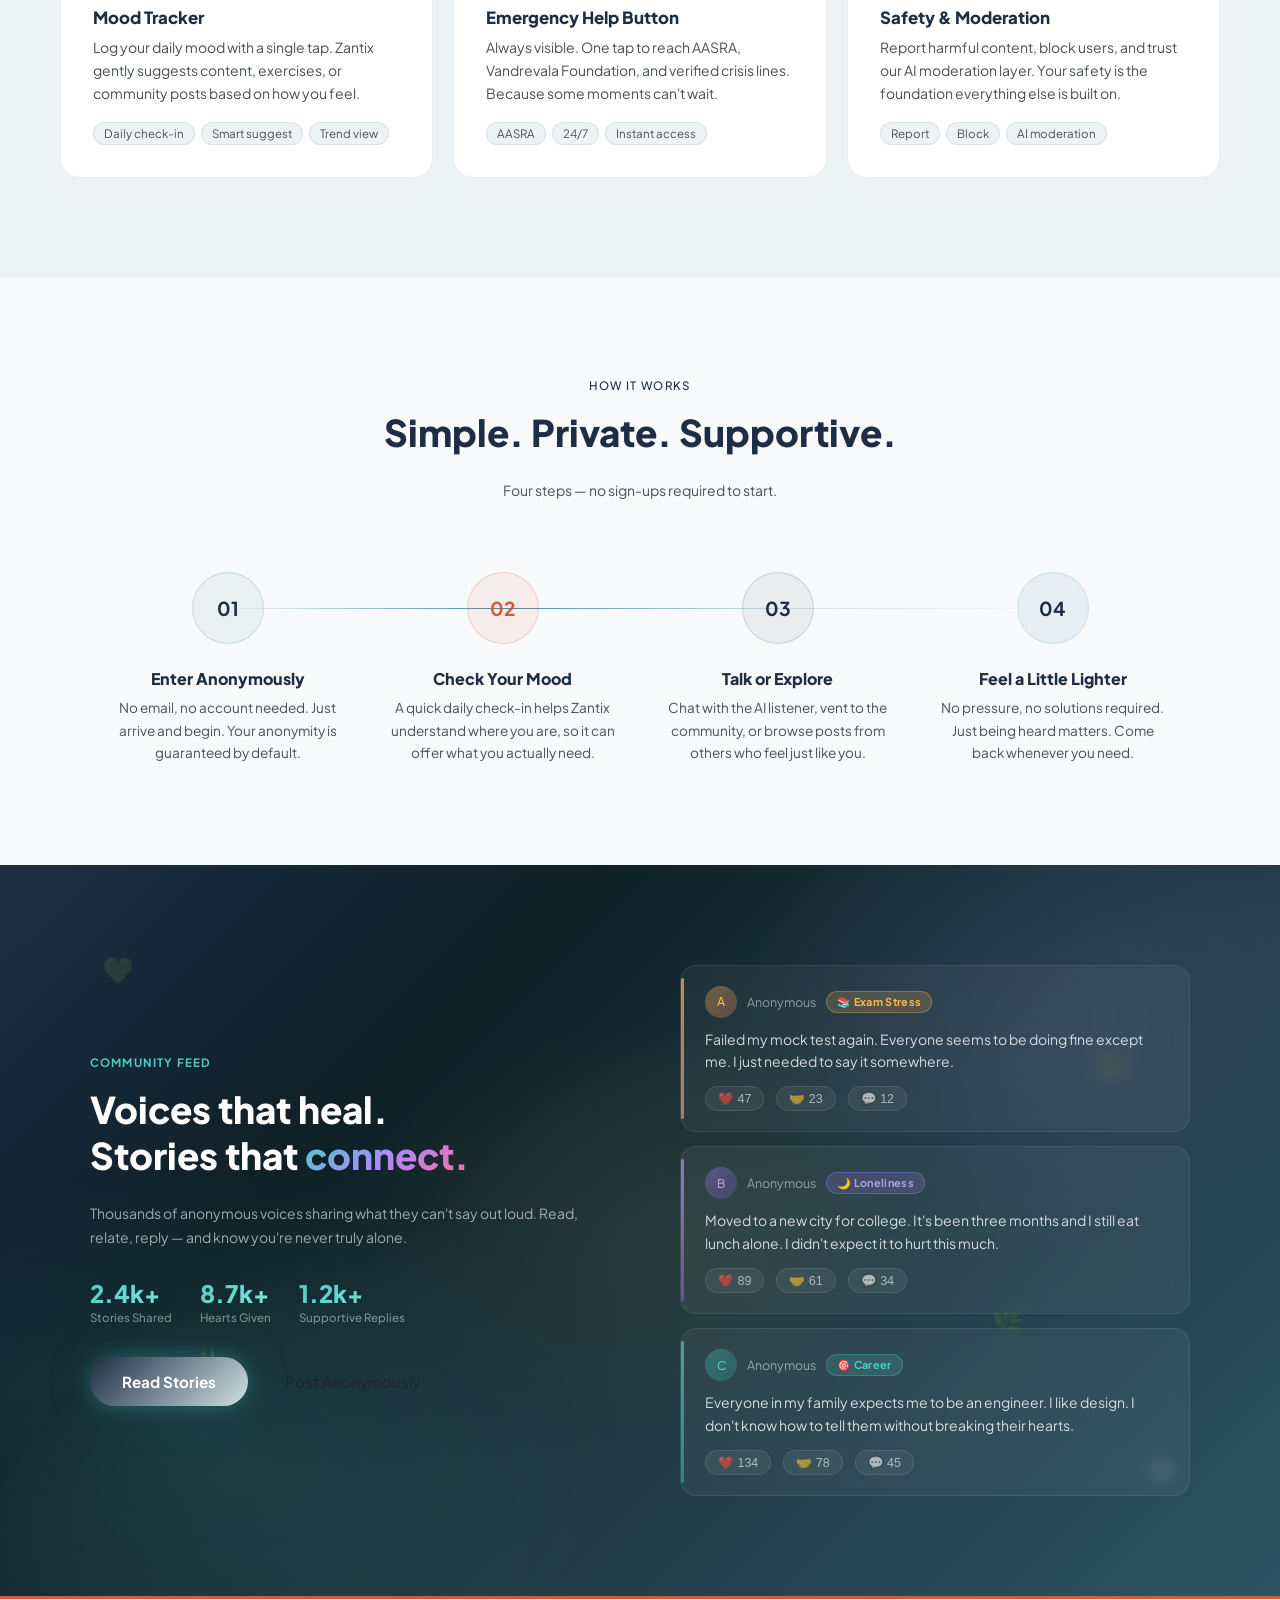
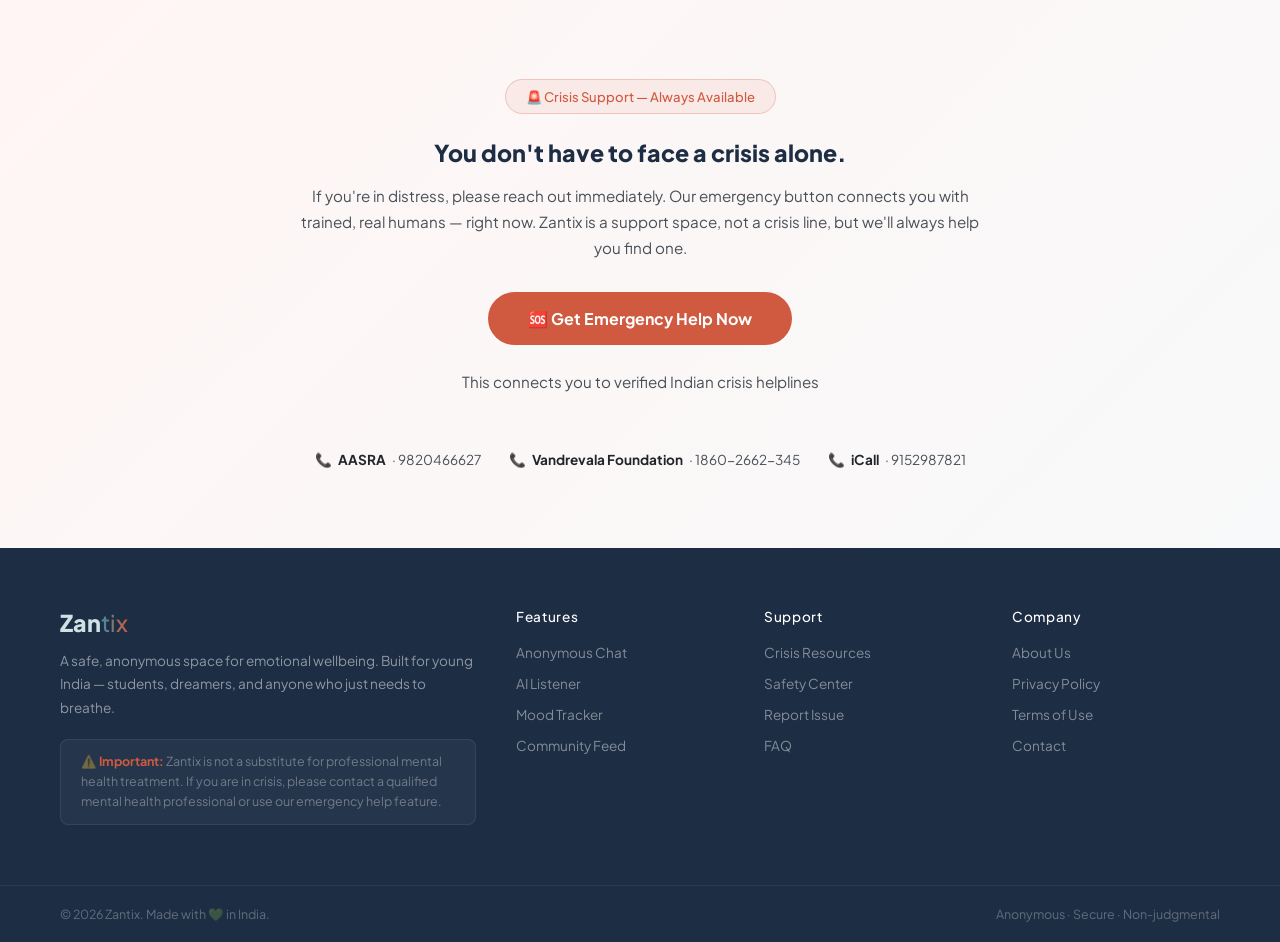
==== commit 06219844: "Describe your updates" ====
--- a/index.html
+++ b/index.html
@@ -12,7 +12,7 @@
   <link href="https://fonts.googleapis.com/css2?family=Plus+Jakarta+Sans:wght@400;500;600;700;800&display=swap" rel="stylesheet">
   
   <!-- CSS Stylesheet -->
-  <link rel="stylesheet" href="style.css">
+  <link rel="stylesheet" href="style.css?v=2">
 </head>
 <body>
 
@@ -26,6 +26,7 @@
       <li><a href="chatbot.html">Your Dost (chatbot)</a></li>
       <li><a href="private-vent.html">Private Vent</a></li>
       <li><a href="streak.html">Streak</a></li>
+      <li><a href="relax.html">Relax</a></li>
     </ul>
     <div class="flex align-center gap-md">
       <button id="theme-toggle" class="theme-toggle-btn" aria-label="Toggle dark mode">
@@ -207,51 +208,79 @@
 
   <!-- COMMUNITY -->
   <section class="community-section" id="community">
+    <!-- Floating emotion emojis -->
+    <div class="community-floaters">
+      <span class="c-float c-f1">💚</span>
+      <span class="c-float c-f2">🤝</span>
+      <span class="c-float c-f3">✨</span>
+      <span class="c-float c-f4">🌿</span>
+      <span class="c-float c-f5">💬</span>
+    </div>
     <div class="community-inner">
       <div>
         <div class="section-label">Community Feed</div>
-        <div class="section-title">Real voices.<br>Real stories.<br>Real comfort.</div>
-        <p class="section-sub">You're not the only one struggling. The community feed shows you that — and lets you show others the same.</p>
+        <div class="section-title">Voices that heal.<br>Stories that <span class="gradient-word">connect.</span></div>
+        <p class="section-sub">Thousands of anonymous voices sharing what they can't say out loud. Read, relate, reply — and know you're never truly alone.</p>
+        
+        <!-- Community Stats -->
+        <div class="community-stats">
+          <div class="c-stat">
+            <span class="c-stat-num">2.4k+</span>
+            <span class="c-stat-label">Stories Shared</span>
+          </div>
+          <div class="c-stat">
+            <span class="c-stat-num">8.7k+</span>
+            <span class="c-stat-label">Hearts Given</span>
+          </div>
+          <div class="c-stat">
+            <span class="c-stat-num">1.2k+</span>
+            <span class="c-stat-label">Supportive Replies</span>
+          </div>
+        </div>
+
         <div class="flex flex-wrap gap-sm mt-xl">
-          <a class="btn btn-primary" href="community.html">Read Stories</a>
+          <a class="btn btn-primary community-cta-glow" href="community.html">Read Stories</a>
           <a class="btn btn-secondary" href="community.html#community-compose">Post Anonymously</a>
         </div>
       </div>
       <div class="posts-preview">
-        <div class="post-card reveal">
+        <div class="post-card post-topic-stress reveal">
           <div class="post-top">
             <div class="avatar av1">A</div>
-            <span class="anon-label">Anonymous · Exam Stress</span>
+            <span class="anon-label">Anonymous</span>
+            <span class="topic-badge badge-stress">📚 Exam Stress</span>
           </div>
           <p class="post-text">Failed my mock test again. Everyone seems to be doing fine except me. I just needed to say it somewhere.</p>
           <div class="post-reactions">
             <button class="react-btn">❤️ 47</button>
             <button class="react-btn">🤝 23</button>
-            <button class="react-btn">💬 Reply</button>
-          </div>
-        </div>
-        <div class="post-card reveal">
+            <button class="react-btn">💬 12</button>
+          </div>
+        </div>
+        <div class="post-card post-topic-lonely reveal">
           <div class="post-top">
             <div class="avatar av2">B</div>
-            <span class="anon-label">Anonymous · Loneliness</span>
+            <span class="anon-label">Anonymous</span>
+            <span class="topic-badge badge-lonely">🌙 Loneliness</span>
           </div>
           <p class="post-text">Moved to a new city for college. It's been three months and I still eat lunch alone. I didn't expect it to hurt this much.</p>
           <div class="post-reactions">
             <button class="react-btn">❤️ 89</button>
             <button class="react-btn">🤝 61</button>
-            <button class="react-btn">💬 Reply</button>
-          </div>
-        </div>
-        <div class="post-card reveal">
+            <button class="react-btn">💬 34</button>
+          </div>
+        </div>
+        <div class="post-card post-topic-career reveal">
           <div class="post-top">
             <div class="avatar av3">C</div>
-            <span class="anon-label">Anonymous · Career Anxiety</span>
+            <span class="anon-label">Anonymous</span>
+            <span class="topic-badge badge-career">🎯 Career</span>
           </div>
           <p class="post-text">Everyone in my family expects me to be an engineer. I like design. I don't know how to tell them without breaking their hearts.</p>
           <div class="post-reactions">
             <button class="react-btn">❤️ 134</button>
             <button class="react-btn">🤝 78</button>
-            <button class="react-btn">💬 Reply</button>
+            <button class="react-btn">💬 45</button>
           </div>
         </div>
       </div>
--- a/style.css
+++ b/style.css
@@ -75,6 +75,25 @@
   --transition-reveal: opacity 0.5s ease, transform 0.5s ease;
 }
 
+/* ─── 1.5 GLOBAL ANIMATIONS ─── */
+@keyframes gradient-shift {
+  0% { background-position: 0% 50%; }
+  50% { background-position: 100% 50%; }
+  100% { background-position: 0% 50%; }
+}
+
+@keyframes text-gradient {
+  0% { background-position: 0% 50%; }
+  50% { background-position: 100% 50%; }
+  100% { background-position: 0% 50%; }
+}
+
+@keyframes glow-pulse {
+  0% { box-shadow: 0 0 10px rgba(62,142,158, 0.2); }
+  50% { box-shadow: 0 0 25px rgba(62,142,158, 0.6); }
+  100% { box-shadow: 0 0 10px rgba(62,142,158, 0.2); }
+}
+
 /* Colors - Dark Theme Override */
 [data-theme="dark"] {
   --cream: #1E293B;
@@ -113,7 +132,9 @@
 
 body {
   font-family: 'Plus Jakarta Sans', sans-serif;
-  background: var(--warm-white);
+  background: linear-gradient(135deg, var(--warm-white), var(--cream));
+  background-size: 400% 400%;
+  animation: gradient-shift 15s ease infinite;
   color: var(--charcoal);
   overflow-x: hidden;
   transition: background var(--transition-slow), color var(--transition-slow);
@@ -206,6 +227,11 @@
 .logo span {
   color: var(--sage);
   font-weight: 500;
+  background: linear-gradient(90deg, var(--sage), var(--terracotta), var(--sage));
+  background-size: 200% auto;
+  -webkit-background-clip: text;
+  -webkit-text-fill-color: transparent;
+  animation: text-gradient 3s linear infinite;
 }
 
 .nav-links {
@@ -221,10 +247,27 @@
   font-weight: 400;
   letter-spacing: 0.02em;
   transition: color var(--transition-normal);
+  position: relative;
+}
+
+.nav-links a::after {
+  content: '';
+  position: absolute;
+  width: 0;
+  height: 2px;
+  bottom: -4px;
+  left: 0;
+  background: linear-gradient(90deg, var(--sage), var(--terracotta));
+  transition: width var(--transition-normal);
+  border-radius: 2px;
 }
 
 .nav-links a:hover {
   color: var(--sage-dark);
+}
+
+.nav-links a:hover::after, .nav-links a.active::after {
+  width: 100%;
 }
 
 /* Buttons */
@@ -241,18 +284,21 @@
 }
 
 .btn-primary {
-  background: var(--button-bg);
+  background: linear-gradient(135deg, var(--button-bg), var(--sage-light), var(--button-bg));
+  background-size: 200% 200%;
   color: var(--button-fg);
   border: none;
   padding: 14px var(--space-xl);
   font-weight: 700;
   gap: 8px;
+  animation: gradient-shift 4s ease infinite;
 }
 
 .btn-primary:hover {
-  background: var(--button-hover);
-  transform: translateY(-2px);
-  box-shadow: var(--shadow-primary-hover);
+  background: linear-gradient(135deg, var(--button-hover), var(--sage), var(--button-hover));
+  background-size: 200% 200%;
+  transform: translateY(-3px) scale(1.02);
+  box-shadow: var(--shadow-primary-hover), 0 0 15px rgba(62,142,158, 0.4);
 }
 
 .btn-secondary {
@@ -260,15 +306,35 @@
   color: var(--button-outline-text);
   border: 1.5px solid var(--button-outline);
   padding: 14px var(--space-lg);
+  position: relative;
+  overflow: hidden;
+  z-index: 1;
+}
+
+.btn-secondary::before {
+  content: '';
+  position: absolute;
+  top: 0; left: 0; right: 0; bottom: 0;
+  background: linear-gradient(135deg, rgba(62,142,158,0.1), rgba(208,90,63,0.1));
+  z-index: -1;
+  opacity: 0;
+  transition: opacity var(--transition-normal);
 }
 
 .btn-secondary:hover {
   border-color: var(--button-hover);
   color: var(--button-hover);
+  transform: translateY(-2px);
+}
+
+.btn-secondary:hover::before {
+  opacity: 1;
 }
 
 .nav-cta {
-  background: var(--button-bg);
+  background: linear-gradient(135deg, var(--button-bg), var(--sage-light), var(--button-bg));
+  background-size: 200% 200%;
+  animation: gradient-shift 4s ease infinite;
   color: var(--button-fg);
   border: none;
   padding: 10px var(--space-lg);
@@ -276,12 +342,14 @@
   font-weight: 500;
   cursor: pointer;
   border-radius: var(--radius-pill);
-  transition: background var(--transition-normal), transform var(--transition-fast);
+  transition: background var(--transition-normal), transform var(--transition-fast), box-shadow var(--transition-normal);
 }
 
 .nav-cta:hover {
-  background: var(--button-hover);
-  transform: scale(1.03);
+  background: linear-gradient(135deg, var(--button-hover), var(--sage), var(--button-hover));
+  background-size: 200% 200%;
+  transform: scale(1.05);
+  box-shadow: 0 4px 15px rgba(62,142,158, 0.4);
 }
 
 /* Theme Toggle Button */
@@ -324,7 +392,13 @@
   padding: 36px;
   box-shadow: var(--shadow-lg);
   position: relative;
-  transition: background var(--transition-slow), box-shadow var(--transition-slow);
+  transition: background var(--transition-slow), box-shadow var(--transition-slow), transform var(--transition-normal);
+  animation: fadeUp 0.6s ease both;
+}
+
+.card:hover {
+  transform: translateY(-5px);
+  box-shadow: var(--shadow-lg), 0 10px 20px rgba(62, 142, 158, 0.15);
 }
 
 /* Section Header Styles */
@@ -439,6 +513,11 @@
   font-weight: 800;
   position: relative;
   display: inline-block;
+  background: linear-gradient(90deg, var(--sage), var(--terracotta), var(--sage));
+  background-size: 200% auto;
+  -webkit-background-clip: text;
+  -webkit-text-fill-color: transparent;
+  animation: text-gradient 4s linear infinite;
 }
 
 h1 em::after {
@@ -825,9 +904,49 @@
 
 /* ─── 8. COMMUNITY SECTION STYLES ─── */
 .community-section {
-  background: var(--night);
+  background: linear-gradient(135deg, #1D2D44 0%, #0F2027 30%, #203A43 60%, #2C5364 100%);
   color: #fff;
   padding: 100px var(--space-3xl);
+  position: relative;
+  overflow: hidden;
+}
+
+/* Subtle background mesh overlay */
+.community-section::before {
+  content: '';
+  position: absolute;
+  inset: 0;
+  background: 
+    radial-gradient(ellipse 600px 400px at 15% 80%, rgba(78, 205, 196, 0.12) 0%, transparent 70%),
+    radial-gradient(ellipse 500px 350px at 85% 20%, rgba(168, 130, 255, 0.1) 0%, transparent 70%),
+    radial-gradient(ellipse 400px 300px at 50% 50%, rgba(255, 183, 77, 0.06) 0%, transparent 70%);
+  pointer-events: none;
+}
+
+/* Floating emotion emojis */
+.community-floaters {
+  position: absolute;
+  inset: 0;
+  pointer-events: none;
+  overflow: hidden;
+}
+
+.c-float {
+  position: absolute;
+  font-size: 1.6rem;
+  opacity: 0.15;
+  animation: cFloat 8s ease-in-out infinite;
+}
+
+.c-f1 { top: 12%; left: 8%; animation-delay: 0s; }
+.c-f2 { top: 25%; right: 12%; animation-delay: 1.5s; }
+.c-f3 { bottom: 30%; left: 15%; animation-delay: 3s; }
+.c-f4 { top: 60%; right: 20%; animation-delay: 4.5s; }
+.c-f5 { bottom: 15%; right: 8%; animation-delay: 6s; }
+
+@keyframes cFloat {
+  0%, 100% { transform: translateY(0) rotate(0deg); opacity: 0.12; }
+  50% { transform: translateY(-20px) rotate(8deg); opacity: 0.25; }
 }
 
 .community-inner {
@@ -837,20 +956,98 @@
   grid-template-columns: 1fr 1fr;
   gap: 80px;
   align-items: center;
+  position: relative;
+  z-index: 1;
 }
 
 .community-section .section-label {
-  color: var(--sage-light);
+  color: #4ECDC4;
+  font-weight: 700;
+  letter-spacing: 0.1em;
+  text-transform: uppercase;
 }
 
 .community-section .section-title {
   color: #fff;
 }
 
+/* Gradient word highlight */
+.gradient-word {
+  background: linear-gradient(135deg, #4ECDC4, #A78BFA, #FF6B9D);
+  -webkit-background-clip: text;
+  -webkit-text-fill-color: transparent;
+  background-clip: text;
+}
+
 .community-section .section-sub {
   color: rgba(255, 255, 255, 0.6);
 }
 
+/* Community Stats */
+.community-stats {
+  display: flex;
+  gap: 28px;
+  margin-top: 28px;
+}
+
+.c-stat {
+  display: flex;
+  flex-direction: column;
+  gap: 2px;
+}
+
+.c-stat-num {
+  font-size: 1.5rem;
+  font-weight: 800;
+  background: linear-gradient(135deg, #4ECDC4, #81E6D9);
+  -webkit-background-clip: text;
+  -webkit-text-fill-color: transparent;
+  background-clip: text;
+}
+
+.c-stat-label {
+  font-size: var(--fs-xs);
+  color: rgba(255, 255, 255, 0.45);
+  font-weight: 500;
+}
+
+/* Glowing CTA */
+.community-cta-glow {
+  box-shadow: 0 0 20px rgba(78, 205, 196, 0.3), 0 0 60px rgba(78, 205, 196, 0.1);
+  transition: box-shadow 0.3s ease, background 0.3s ease !important;
+}
+
+.community-cta-glow:hover {
+  box-shadow: 0 0 30px rgba(78, 205, 196, 0.5), 0 0 80px rgba(78, 205, 196, 0.2);
+}
+
+/* Topic Badges */
+.topic-badge {
+  font-size: 0.68rem;
+  font-weight: 700;
+  padding: 3px 10px;
+  border-radius: var(--radius-pill);
+  letter-spacing: 0.03em;
+}
+
+.badge-stress {
+  background: rgba(255, 183, 77, 0.18);
+  color: #FFB74D;
+  border: 1px solid rgba(255, 183, 77, 0.3);
+}
+
+.badge-lonely {
+  background: rgba(168, 130, 255, 0.18);
+  color: #B39DDB;
+  border: 1px solid rgba(168, 130, 255, 0.3);
+}
+
+.badge-career {
+  background: rgba(78, 205, 196, 0.18);
+  color: #4ECDC4;
+  border: 1px solid rgba(78, 205, 196, 0.3);
+}
+
 .posts-preview {
   display: flex;
   flex-direction: column;
@@ -858,15 +1055,42 @@
 }
 
 .post-card {
-  background: rgba(255,255,255,0.06);
-  border: 1px solid rgba(255,255,255,0.1);
+  background: rgba(255,255,255,0.05);
+  backdrop-filter: blur(10px);
+  -webkit-backdrop-filter: blur(10px);
+  border: 1px solid rgba(255,255,255,0.08);
   border-radius: var(--radius-lg);
   padding: 20px;
-  transition: background var(--transition-normal);
-}
+  padding-left: 24px;
+  transition: background var(--transition-normal), transform var(--transition-normal), border-color var(--transition-normal);
+  position: relative;
+}
+
+/* Colored left accent border per topic */
+.post-card::before {
+  content: '';
+  position: absolute;
+  left: 0;
+  top: 12px;
+  bottom: 12px;
+  width: 3px;
+  border-radius: 3px;
+  opacity: 0.7;
+  transition: opacity var(--transition-normal);
+}
+
+.post-topic-stress::before { background: linear-gradient(to bottom, #FFB74D, #FF8A65); }
+.post-topic-lonely::before { background: linear-gradient(to bottom, #B39DDB, #7E57C2); }
+.post-topic-career::before { background: linear-gradient(to bottom, #4ECDC4, #26A69A); }
 
 .post-card:hover {
   background: rgba(255,255,255,0.1);
+  transform: translateY(-2px);
+  border-color: rgba(255,255,255,0.15);
+}
+
+.post-card:hover::before {
+  opacity: 1;
 }
 
 .post-top {
@@ -887,9 +1111,9 @@
   font-weight: 500;
 }
 
-.av1 { background: rgba(62,142,158,0.25); color: var(--sage-dark); }
-.av2 { background: rgba(208,225,229,0.5); color: var(--sage-dark); }
-.av3 { background: rgba(29,45,68,0.25); color: var(--sage-light); }
+.av1 { background: linear-gradient(135deg, rgba(255, 183, 77, 0.35), rgba(255, 138, 101, 0.25)); color: #FFB74D; }
+.av2 { background: linear-gradient(135deg, rgba(168, 130, 255, 0.35), rgba(126, 87, 194, 0.25)); color: #B39DDB; }
+.av3 { background: linear-gradient(135deg, rgba(78, 205, 196, 0.35), rgba(38, 166, 154, 0.25)); color: #4ECDC4; }
 
 .anon-label {
   font-size: var(--fs-sm);
@@ -912,7 +1136,7 @@
   display: flex;
   align-items: center;
   gap: 5px;
-  background: rgba(255,255,255,0.08);
+  background: rgba(255,255,255,0.06);
   border: 1px solid rgba(255,255,255,0.1);
   border-radius: var(--radius-pill);
   padding: 4px 12px;
@@ -923,21 +1147,53 @@
 }
 
 .react-btn:hover {
-  background: rgba(62,142,158,0.18);
-  border-color: var(--sage);
-  color: var(--sage-light);
+  background: rgba(78, 205, 196, 0.18);
+  border-color: rgba(78, 205, 196, 0.4);
+  color: #81E6D9;
 }
 
 /* Reacted Button State */
 .react-btn.reacted {
-  background: rgba(62, 142, 158, 0.25);
-  border-color: var(--sage);
-  color: var(--sage-light);
+  background: rgba(78, 205, 196, 0.25);
+  border-color: #4ECDC4;
+  color: #81E6D9;
 }
 
 /* ─── 9. PRIVATE VENT SECTION STYLES ─── */
 .vent-section {
-  background: var(--warm-white);
+  background:
+    radial-gradient(circle at 12% 20%, rgba(115, 103, 240, 0.12), transparent 32%),
+    radial-gradient(circle at 86% 18%, rgba(40, 199, 111, 0.12), transparent 30%),
+    radial-gradient(circle at 72% 84%, rgba(255, 159, 67, 0.13), transparent 34%),
+    linear-gradient(135deg, var(--warm-white) 0%, var(--cream) 100%);
+  overflow: hidden;
+  position: relative;
+}
+
+.vent-section::before,
+.vent-section::after {
+  border-radius: var(--radius-round);
+  content: '';
+  filter: blur(72px);
+  opacity: 0.26;
+  pointer-events: none;
+  position: absolute;
+}
+
+.vent-section::before {
+  background: #7367f0;
+  height: 220px;
+  left: -90px;
+  top: 18%;
+  width: 220px;
+}
+
+.vent-section::after {
+  background: #28c76f;
+  bottom: 8%;
+  height: 260px;
+  right: -110px;
+  width: 260px;
 }
 
 .vent-inner {
@@ -947,6 +1203,8 @@
   grid-template-columns: 0.9fr 1.1fr;
   gap: 64px;
   align-items: center;
+  position: relative;
+  z-index: 1;
 }
 
 .vent-prompts {
@@ -959,7 +1217,7 @@
 .prompt-chip {
   width: fit-content;
   max-width: 100%;
-  background: var(--cream);
+  background: var(--card-bg);
   border: 1px solid var(--border-color);
   color: var(--mid);
   border-radius: var(--radius-pill);
@@ -970,21 +1228,52 @@
   transition: border-color var(--transition-normal), color var(--transition-normal), transform var(--transition-fast), background var(--transition-normal);
 }
 
+.prompt-chip:nth-child(1) {
+  background: rgba(255, 159, 67, 0.1);
+  border-color: rgba(255, 159, 67, 0.24);
+  color: #b45309;
+}
+
+.prompt-chip:nth-child(2) {
+  background: rgba(115, 103, 240, 0.1);
+  border-color: rgba(115, 103, 240, 0.24);
+  color: #4f46e5;
+}
+
+.prompt-chip:nth-child(3) {
+  background: rgba(40, 199, 111, 0.1);
+  border-color: rgba(40, 199, 111, 0.24);
+  color: #047857;
+}
+
 .prompt-chip:hover {
-  background: rgba(62,142,158,0.08);
-  border-color: var(--sage);
-  color: var(--sage-dark);
-  transform: translateX(3px);
+  box-shadow: var(--shadow-sm);
+  transform: translateX(5px) translateY(-1px);
 }
 
 .vent-grounding-card {
   margin-top: var(--space-xl);
-  background: var(--card-bg);
-  border: 1px solid var(--border-color);
+  background:
+    linear-gradient(135deg, rgba(62,142,158,0.14), rgba(40,199,111,0.08)),
+    var(--card-bg);
+  border: 1px solid rgba(62,142,158,0.18);
   border-radius: var(--radius-xl);
   padding: 24px;
   box-shadow: var(--shadow-sm);
+  overflow: hidden;
+  position: relative;
   transition: all var(--transition-slow);
+}
+
+.vent-grounding-card::before {
+  background: radial-gradient(circle, rgba(255,255,255,0.55), transparent 68%);
+  border-radius: var(--radius-round);
+  content: '';
+  height: 120px;
+  position: absolute;
+  right: -42px;
+  top: -52px;
+  width: 120px;
 }
 
 .vent-grounding-card h4 {
@@ -992,6 +1281,11 @@
   font-weight: 800;
   color: var(--heading-color);
   margin-bottom: 6px;
+  position: relative;
+}
+
+.vent-grounding-card h4::before {
+  content: '🌬️ ';
 }
 
 .vent-grounding-card p {
@@ -999,6 +1293,7 @@
   color: var(--mid);
   line-height: 1.5;
   margin-bottom: var(--space-md);
+  position: relative;
 }
 
 .vent-grounding-card #vent-breathe-btn {
@@ -1028,12 +1323,26 @@
 }
 
 .vent-panel {
-  background: var(--card-bg);
-  border: 1px solid var(--border-color);
+  background:
+    linear-gradient(180deg, rgba(255,255,255,0.78), rgba(255,255,255,0.92)),
+    var(--card-bg);
+  border: 1px solid rgba(62,142,158,0.16);
   border-radius: var(--radius-xl);
-  box-shadow: var(--shadow-lg);
+  box-shadow: 0 22px 60px rgba(29,45,68,0.1), 0 10px 28px rgba(62,142,158,0.08);
   padding: 30px;
+  position: relative;
   transition: background var(--transition-slow), border-color var(--transition-slow), box-shadow var(--transition-slow);
+}
+
+.vent-panel::before {
+  background: linear-gradient(90deg, #7367f0, #3e8e9e, #28c76f, #ff9f43);
+  border-radius: var(--radius-pill);
+  content: '';
+  height: 5px;
+  left: 30px;
+  position: absolute;
+  right: 30px;
+  top: 0;
 }
 
 .vent-panel-top {
@@ -1057,10 +1366,10 @@
 }
 
 .privacy-badge {
-  background: rgba(62,142,158,0.08);
-  border: 1px solid rgba(62,142,158,0.18);
+  background: rgba(40,199,111,0.1);
+  border: 1px solid rgba(40,199,111,0.22);
   border-radius: var(--radius-pill);
-  color: var(--sage-dark);
+  color: #047857;
   font-size: var(--fs-xs);
   font-weight: 700;
   padding: 6px 12px;
@@ -1083,6 +1392,10 @@
   align-items: center;
   gap: var(--space-sm);
   margin-bottom: var(--space-sm);
+  background: rgba(115, 103, 240, 0.06);
+  border: 1px solid rgba(115, 103, 240, 0.14);
+  border-radius: var(--radius-lg);
+  padding: 10px;
 }
 
 .voice-vent-btn {
@@ -1138,8 +1451,8 @@
 
 .voice-playback-wrap {
   align-items: center;
-  background: var(--cream);
-  border: 1px solid var(--border-color);
+  background: rgba(62,142,158,0.08);
+  border: 1px solid rgba(62,142,158,0.16);
   border-radius: var(--radius-lg);
   display: flex;
   gap: var(--space-sm);
@@ -1184,7 +1497,9 @@
   width: 100%;
   min-height: 240px;
   resize: vertical;
-  background: var(--cream);
+  background:
+    linear-gradient(180deg, rgba(62,142,158,0.045), rgba(115,103,240,0.035)),
+    var(--cream);
   border: 1.5px solid transparent;
   border-radius: var(--radius-lg);
   color: var(--charcoal);
@@ -1198,7 +1513,7 @@
 
 .vent-input:focus {
   border-color: var(--sage);
-  box-shadow: 0 0 0 4px rgba(62,142,158,0.12);
+  box-shadow: 0 0 0 4px rgba(62,142,158,0.12), 0 12px 34px rgba(62,142,158,0.12);
 }
 
 .vent-input::placeholder {
@@ -1229,14 +1544,43 @@
   font-size: var(--fs-xs);
   font-weight: 700;
   padding: 7px 12px;
-  transition: background var(--transition-normal), border-color var(--transition-normal), color var(--transition-normal);
-}
-
-.vent-mood:hover,
-.vent-mood.active {
-  background: rgba(62,142,158,0.1);
-  border-color: var(--sage);
-  color: var(--sage-dark);
+  transition: background var(--transition-normal), border-color var(--transition-normal), color var(--transition-normal), transform var(--transition-fast), box-shadow var(--transition-normal);
+}
+
+.vent-mood:hover {
+  transform: translateY(-2px);
+}
+
+.vent-mood:nth-child(1):hover,
+.vent-mood:nth-child(1).active {
+  background: rgba(115, 103, 240, 0.1);
+  border-color: #7367f0;
+  color: #4f46e5;
+  box-shadow: 0 8px 18px rgba(115,103,240,0.12);
+}
+
+.vent-mood:nth-child(2):hover,
+.vent-mood:nth-child(2).active {
+  background: rgba(234, 84, 85, 0.1);
+  border-color: #ea5455;
+  color: #e11d48;
+  box-shadow: 0 8px 18px rgba(234,84,85,0.12);
+}
+
+.vent-mood:nth-child(3):hover,
+.vent-mood:nth-child(3).active {
+  background: rgba(0, 207, 232, 0.1);
+  border-color: #00cfe8;
+  color: #0891b2;
+  box-shadow: 0 8px 18px rgba(0,207,232,0.12);
+}
+
+.vent-mood:nth-child(4):hover,
+.vent-mood:nth-child(4).active {
+  background: rgba(40, 199, 111, 0.1);
+  border-color: #28c76f;
+  color: #047857;
+  box-shadow: 0 8px 18px rgba(40,199,111,0.12);
 }
 
 .vent-count {
@@ -1278,10 +1622,10 @@
 
 .word-goal-wrapper {
   margin-top: var(--space-md);
-  background: var(--cream);
+  background: linear-gradient(135deg, rgba(255,159,67,0.08), rgba(40,199,111,0.08));
   border-radius: var(--radius-md);
   padding: 12px 16px;
-  border: 1px solid var(--border-color);
+  border: 1px solid rgba(62,142,158,0.14);
 }
 
 .word-goal-header {
@@ -1313,7 +1657,7 @@
 
 .goal-progress-bar-fill {
   height: 100%;
-  background: var(--sage);
+  background: linear-gradient(90deg, #7367f0, #3e8e9e, #28c76f);
   border-radius: var(--radius-pill);
   transition: width 0.3s ease;
 }
@@ -1375,6 +1719,126 @@
   background: var(--cream);
   min-height: 100vh;
   padding-top: 92px;
+  position: relative;
+  overflow: hidden;
+}
+
+/* Decorative floating background gradient blobs */
+.community-glow-blobs {
+  position: absolute;
+  top: 0;
+  left: 0;
+  right: 0;
+  bottom: 0;
+  pointer-events: none;
+  z-index: 0;
+  overflow: hidden;
+}
+
+.glow-blob {
+  position: absolute;
+  border-radius: 50%;
+  filter: blur(90px);
+  opacity: 0.08;
+  mix-blend-mode: multiply;
+  animation: floatAround 25s ease-in-out infinite;
+}
+
+[data-theme="dark"] .glow-blob {
+  opacity: 0.06;
+  mix-blend-mode: screen;
+  filter: blur(110px);
+}
+
+.blob-orange {
+  background: radial-gradient(circle, #ff9f43 0%, #ff5252 100%);
+  width: 380px;
+  height: 380px;
+  top: 10%;
+  left: -120px;
+  animation-duration: 20s;
+}
+
+.blob-indigo {
+  background: radial-gradient(circle, #7367f0 0%, #ce9ffc 100%);
+  width: 440px;
+  height: 440px;
+  top: 40%;
+  right: -180px;
+  animation-delay: -5s;
+  animation-duration: 28s;
+}
+
+.blob-rose {
+  background: radial-gradient(circle, #ea5455 0%, #feb692 100%);
+  width: 320px;
+  height: 320px;
+  bottom: 15%;
+  left: 5%;
+  animation-delay: -10s;
+  animation-duration: 24s;
+}
+
+.blob-teal {
+  background: radial-gradient(circle, #28c76f 0%, #81fbb8 100%);
+  width: 370px;
+  height: 370px;
+  top: 75%;
+  right: 15%;
+  animation-delay: -15s;
+  animation-duration: 22s;
+}
+
+@keyframes floatAround {
+  0% {
+    transform: translate(0, 0) scale(1) rotate(0deg);
+  }
+  33% {
+    transform: translate(40px, -60px) scale(1.15) rotate(120deg);
+  }
+  66% {
+    transform: translate(-30px, 30px) scale(0.85) rotate(240deg);
+  }
+  100% {
+    transform: translate(0, 0) scale(1) rotate(360deg);
+  }
+}
+
+/* --- Topic Theme Palette variables --- */
+:root {
+  --theme-stress-primary: #FF9F43;
+  --theme-stress-bg: rgba(255, 159, 67, 0.08);
+  --theme-stress-glow: rgba(255, 159, 67, 0.15);
+  
+  --theme-loneliness-primary: #7367F0;
+  --theme-loneliness-bg: rgba(115, 103, 240, 0.08);
+  --theme-loneliness-glow: rgba(115, 103, 240, 0.15);
+
+  --theme-family-primary: #EA5455;
+  --theme-family-bg: rgba(234, 84, 85, 0.08);
+  --theme-family-glow: rgba(234, 84, 85, 0.15);
+
+  --theme-career-primary: #28C76F;
+  --theme-career-bg: rgba(40, 199, 111, 0.08);
+  --theme-career-glow: rgba(40, 199, 111, 0.15);
+
+  --theme-general-primary: #00CFE8;
+  --theme-general-bg: rgba(0, 207, 232, 0.08);
+  --theme-general-glow: rgba(0, 207, 232, 0.15);
+}
+
+[data-theme="dark"] {
+  --theme-stress-bg: rgba(255, 159, 67, 0.14);
+  --theme-loneliness-bg: rgba(115, 103, 240, 0.14);
+  --theme-family-bg: rgba(234, 84, 85, 0.14);
+  --theme-career-bg: rgba(40, 199, 111, 0.14);
+  --theme-general-bg: rgba(0, 207, 232, 0.14);
+
+  --theme-stress-glow: rgba(255, 159, 67, 0.22);
+  --theme-loneliness-glow: rgba(115, 103, 240, 0.22);
+  --theme-family-glow: rgba(234, 84, 85, 0.22);
+  --theme-career-glow: rgba(40, 199, 111, 0.22);
+  --theme-general-glow: rgba(0, 207, 232, 0.22);
 }
 
 .community-shell {
@@ -1384,12 +1848,15 @@
   max-width: 1180px;
   margin: 0 auto;
   padding: var(--space-2xl) var(--space-3xl) var(--space-4xl);
+  position: relative;
+  z-index: 1;
 }
 
 .community-sidebar {
   position: sticky;
   top: 110px;
   align-self: start;
+  animation: communitySidebarIn 0.7s ease both;
 }
 
 .community-heading {
@@ -1411,6 +1878,116 @@
   display: flex;
   flex-wrap: wrap;
   gap: 8px;
+}
+
+.community-download-panel {
+  background: linear-gradient(135deg, rgba(62,142,158,0.12), rgba(62,142,158,0.04));
+  border: 1px solid rgba(62,142,158,0.16);
+  border-radius: var(--radius-md);
+  box-shadow: var(--shadow-sm);
+  display: flex;
+  flex-direction: column;
+  gap: var(--space-sm);
+  margin-top: var(--space-lg);
+  overflow: hidden;
+  padding: var(--space-md);
+  position: relative;
+  animation: downloadCardIn 0.55s 0.2s ease both;
+}
+
+.community-download-panel::before {
+  content: '';
+  position: absolute;
+  right: -38px;
+  top: -42px;
+  width: 112px;
+  height: 112px;
+  background: radial-gradient(circle, rgba(62,142,158,0.2), transparent 68%);
+  border-radius: var(--radius-round);
+  pointer-events: none;
+}
+
+.download-dost-header {
+  align-items: center;
+  display: flex;
+  gap: 12px;
+  position: relative;
+  z-index: 1;
+}
+
+.download-dost-avatar {
+  align-items: center;
+  background: linear-gradient(135deg, rgba(62,142,158,0.18), rgba(62,142,158,0.06));
+  border-radius: var(--radius-round);
+  color: var(--sage);
+  display: flex;
+  flex-shrink: 0;
+  font-size: 1.25rem;
+  height: 44px;
+  justify-content: center;
+  position: relative;
+  width: 44px;
+}
+
+.download-dost-avatar::after {
+  border: 2px solid rgba(62,142,158,0.16);
+  border-radius: var(--radius-round);
+  content: '';
+  inset: -3px;
+  position: absolute;
+  animation: pulse-ring 3s ease-in-out infinite;
+}
+
+.download-dost-header strong {
+  color: var(--heading-color);
+  display: block;
+  font-size: var(--fs-sm);
+  font-weight: 800;
+}
+
+.download-dost-header span {
+  color: #22c55e;
+  display: block;
+  font-size: var(--fs-xs);
+  font-weight: 600;
+}
+
+.download-emoji-row {
+  display: grid;
+  gap: 8px;
+  grid-template-columns: repeat(4, 1fr);
+  position: relative;
+  z-index: 1;
+}
+
+.download-emoji-row span {
+  align-items: center;
+  background: var(--warm-white);
+  border: 1.5px solid var(--border-color);
+  border-radius: var(--radius-md);
+  display: flex;
+  font-size: 1.1rem;
+  height: 38px;
+  justify-content: center;
+  animation: emojiFloat 3.2s ease-in-out infinite;
+  transition: background var(--transition-normal), border-color var(--transition-normal), transform var(--transition-normal);
+}
+
+.download-emoji-row span:nth-child(2) {
+  animation-delay: 0.25s;
+}
+
+.download-emoji-row span:nth-child(3) {
+  animation-delay: 0.5s;
+}
+
+.download-emoji-row span:nth-child(4) {
+  animation-delay: 0.75s;
+}
+
+.community-download-panel:hover .download-emoji-row span {
+  background: rgba(62,142,158,0.06);
+  border-color: rgba(62,142,158,0.22);
 }
 
 .search-box-wrap {
@@ -1434,12 +2011,13 @@
 
 .community-search-input:focus {
   border-color: var(--sage);
-  box-shadow: 0 0 0 4px rgba(62,142,158,0.12), var(--shadow-md);
+  box-shadow: 0 0 15px rgba(62,142,158,0.25), var(--shadow-md);
   background: var(--card-bg);
 }
 
 .topic-pill,
-.sort-chip {
+.sort-chip,
+.download-feed-btn {
   background: var(--card-bg);
   border: 1px solid var(--border-color);
   border-radius: var(--radius-pill);
@@ -1449,11 +2027,96 @@
   font-size: var(--fs-sm);
   font-weight: 700;
   padding: 9px 14px;
-  transition: background var(--transition-normal), border-color var(--transition-normal), color var(--transition-normal);
+  transition: all var(--transition-normal);
 }
 
 .topic-pill:hover,
-.topic-pill.active,
+.sort-chip:hover,
+.download-feed-btn:hover {
+  transform: translateY(-2px);
+  box-shadow: var(--shadow-sm);
+}
+
+.download-feed-btn {
+  align-items: center;
+  background: var(--button-bg);
+  border-color: transparent;
+  color: var(--button-fg);
+  display: inline-flex;
+  gap: 8px;
+  justify-content: center;
+  position: relative;
+  width: 100%;
+  z-index: 1;
+}
+
+.download-feed-btn:hover {
+  background: var(--button-hover);
+  border-color: transparent;
+  box-shadow: 0 8px 24px rgba(62,142,158,0.22);
+}
+
+.download-feed-btn span {
+  font-size: 1rem;
+  line-height: 1;
+  transform: translateY(-1px);
+}
+
+.download-feed-btn.downloaded {
+  animation: downloadPulse 0.5s ease both;
+}
+
+.download-status {
+  color: var(--soft);
+  font-size: var(--fs-xs);
+  min-height: 1rem;
+  position: relative;
+  z-index: 1;
+}
+
+/* Custom Pill Active/Hover states for Topic Sidebar */
+.topic-pill.pill-all:hover,
+.topic-pill.pill-all.active {
+  background: rgba(62,142,158,0.1);
+  border-color: var(--sage);
+  color: var(--sage-dark);
+}
+
+.topic-pill.pill-exam-stress:hover,
+.topic-pill.pill-exam-stress.active {
+  background: var(--theme-stress-bg);
+  border-color: var(--theme-stress-primary);
+  color: var(--theme-stress-primary);
+}
+
+.topic-pill.pill-loneliness:hover,
+.topic-pill.pill-loneliness.active {
+  background: var(--theme-loneliness-bg);
+  border-color: var(--theme-loneliness-primary);
+  color: var(--theme-loneliness-primary);
+}
+
+.topic-pill.pill-family:hover,
+.topic-pill.pill-family.active {
+  background: var(--theme-family-bg);
+  border-color: var(--theme-family-primary);
+  color: var(--theme-family-primary);
+}
+
+.topic-pill.pill-career:hover,
+.topic-pill.pill-career.active {
+  background: var(--theme-career-bg);
+  border-color: var(--theme-career-primary);
+  color: var(--theme-career-primary);
+}
+
+.topic-pill.pill-general:hover,
+.topic-pill.pill-general.active {
+  background: var(--theme-general-bg);
+  border-color: var(--theme-general-primary);
+  color: var(--theme-general-primary);
+}
+
 .sort-chip:hover,
 .sort-chip.active {
   background: rgba(62,142,158,0.1);
@@ -1466,6 +2129,7 @@
   flex-direction: column;
   gap: var(--space-md);
   min-width: 0;
+  animation: communityFeedIn 0.65s 0.1s ease both;
 }
 
 .community-composer,
@@ -1474,11 +2138,89 @@
   border: 1px solid var(--border-color);
   border-radius: var(--radius-lg);
   box-shadow: var(--shadow-sm);
-  transition: background var(--transition-slow), border-color var(--transition-slow), box-shadow var(--transition-normal);
-}
-
+  transition: background var(--transition-slow), border-color var(--transition-slow), box-shadow var(--transition-slow), transform var(--transition-normal);
+}
+
+/* Composer Styling & Accent Themes */
 .community-composer {
   padding: var(--space-lg);
+  border-left: 5px solid var(--border-color);
+  position: relative;
+  animation: communityComposerIn 0.6s 0.18s ease both;
+}
+
+.community-composer.just-posted {
+  animation: communityPostPulse 0.55s ease both;
+}
+
+.community-composer.theme-exam-stress {
+  border-left-color: var(--theme-stress-primary);
+  box-shadow: 0 8px 24px var(--theme-stress-glow), var(--shadow-sm);
+}
+.community-composer.theme-exam-stress:focus-within {
+  box-shadow: 0 12px 30px var(--theme-stress-glow), var(--shadow-md);
+}
+.community-composer.theme-exam-stress select:focus,
+.community-composer.theme-exam-stress input:focus,
+.community-composer.theme-exam-stress textarea:focus {
+  border-color: var(--theme-stress-primary);
+  box-shadow: 0 0 0 4px var(--theme-stress-glow);
+}
+
+.community-composer.theme-loneliness {
+  border-left-color: var(--theme-loneliness-primary);
+  box-shadow: 0 8px 24px var(--theme-loneliness-glow), var(--shadow-sm);
+}
+.community-composer.theme-loneliness:focus-within {
+  box-shadow: 0 12px 30px var(--theme-loneliness-glow), var(--shadow-md);
+}
+.community-composer.theme-loneliness select:focus,
+.community-composer.theme-loneliness input:focus,
+.community-composer.theme-loneliness textarea:focus {
+  border-color: var(--theme-loneliness-primary);
+  box-shadow: 0 0 0 4px var(--theme-loneliness-glow);
+}
+
+.community-composer.theme-family {
+  border-left-color: var(--theme-family-primary);
+  box-shadow: 0 8px 24px var(--theme-family-glow), var(--shadow-sm);
+}
+.community-composer.theme-family:focus-within {
+  box-shadow: 0 12px 30px var(--theme-family-glow), var(--shadow-md);
+}
+.community-composer.theme-family select:focus,
+.community-composer.theme-family input:focus,
+.community-composer.theme-family textarea:focus {
+  border-color: var(--theme-family-primary);
+  box-shadow: 0 0 0 4px var(--theme-family-glow);
+}
+
+.community-composer.theme-career {
+  border-left-color: var(--theme-career-primary);
+  box-shadow: 0 8px 24px var(--theme-career-glow), var(--shadow-sm);
+}
+.community-composer.theme-career:focus-within {
+  box-shadow: 0 12px 30px var(--theme-career-glow), var(--shadow-md);
+}
+.community-composer.theme-career select:focus,
+.community-composer.theme-career input:focus,
+.community-composer.theme-career textarea:focus {
+  border-color: var(--theme-career-primary);
+  box-shadow: 0 0 0 4px var(--theme-career-glow);
+}
+
+.community-composer.theme-general {
+  border-left-color: var(--theme-general-primary);
+  box-shadow: 0 8px 24px var(--theme-general-glow), var(--shadow-sm);
+}
+.community-composer.theme-general:focus-within {
+  box-shadow: 0 12px 30px var(--theme-general-glow), var(--shadow-md);
+}
+.community-composer.theme-general select:focus,
+.community-composer.theme-general input:focus,
+.community-composer.theme-general textarea:focus {
+  border-color: var(--theme-general-primary);
+  box-shadow: 0 0 0 4px var(--theme-general-glow);
 }
 
 .composer-top {
@@ -1492,12 +2234,12 @@
 .community-title-input,
 .community-body-input {
   background: var(--cream);
-  border: 1px solid transparent;
+  border: 1.5px solid transparent;
   border-radius: var(--radius-sm);
   color: var(--charcoal);
   font-family: 'Plus Jakarta Sans', sans-serif;
   outline: none;
-  transition: border-color var(--transition-normal), box-shadow var(--transition-normal), background var(--transition-slow);
+  transition: all var(--transition-normal);
 }
 
 .community-select {
@@ -1522,13 +2264,6 @@
   resize: vertical;
 }
 
-.community-select:focus,
-.community-title-input:focus,
-.community-body-input:focus {
-  border-color: var(--sage);
-  box-shadow: 0 0 0 4px rgba(62,142,158,0.12);
-}
-
 .composer-actions {
   display: flex;
   align-items: center;
@@ -1543,6 +2278,7 @@
 
 .feed-sort {
   padding: var(--space-xs) 0;
+  animation: fadeUp 0.5s 0.28s ease both;
 }
 
 .discussion-list {
@@ -1555,10 +2291,64 @@
   display: grid;
   grid-template-columns: 56px minmax(0, 1fr);
   overflow: hidden;
-}
-
-.discussion-card:hover {
-  box-shadow: var(--shadow-md);
+  border-left: 5px solid var(--border-color);
+  position: relative;
+  animation: discussionCardIn 0.52s ease both;
+  animation-delay: calc(var(--card-index, 0) * 70ms);
+  will-change: transform, opacity;
+}
+
+.discussion-card::after {
+  content: '';
+  position: absolute;
+  inset: 0;
+  background: linear-gradient(110deg, transparent 0%, rgba(255,255,255,0.28) 48%, transparent 72%);
+  opacity: 0;
+  pointer-events: none;
+  transform: translateX(-120%);
+}
+
+.discussion-card:hover::after {
+  animation: cardSheen 0.75s ease;
+}
+
+/* Discussion Card left-border color themes */
+.discussion-card[data-topic="Exam Stress"] {
+  border-left-color: var(--theme-stress-primary);
+}
+.discussion-card[data-topic="Loneliness"] {
+  border-left-color: var(--theme-loneliness-primary);
+}
+.discussion-card[data-topic="Family"] {
+  border-left-color: var(--theme-family-primary);
+}
+.discussion-card[data-topic="Career"] {
+  border-left-color: var(--theme-career-primary);
+}
+.discussion-card[data-topic="General"] {
+  border-left-color: var(--theme-general-primary);
+}
+
+/* Colorful glow hover shadows for cards */
+.discussion-card[data-topic="Exam Stress"]:hover {
+  box-shadow: 0 10px 25px var(--theme-stress-glow), var(--shadow-md);
+  transform: translateY(-2px);
+}
+.discussion-card[data-topic="Loneliness"]:hover {
+  box-shadow: 0 10px 25px var(--theme-loneliness-glow), var(--shadow-md);
+  transform: translateY(-2px);
+}
+.discussion-card[data-topic="Family"]:hover {
+  box-shadow: 0 10px 25px var(--theme-family-glow), var(--shadow-md);
+  transform: translateY(-2px);
+}
+.discussion-card[data-topic="Career"]:hover {
+  box-shadow: 0 10px 25px var(--theme-career-glow), var(--shadow-md);
+  transform: translateY(-2px);
+}
+.discussion-card[data-topic="General"]:hover {
+  box-shadow: 0 10px 25px var(--theme-general-glow), var(--shadow-md);
+  transform: translateY(-2px);
 }
 
 .vote-rail {
@@ -1569,6 +2359,7 @@
   flex-direction: column;
   gap: 6px;
   padding: var(--space-md) 0;
+  transition: background var(--transition-slow);
 }
 
 .vote-btn {
@@ -1578,19 +2369,48 @@
   cursor: pointer;
   font-size: var(--fs-base);
   line-height: 1;
-  transition: color var(--transition-fast), transform var(--transition-fast);
-}
-
-.vote-btn:hover,
-.vote-btn.active {
-  color: var(--sage);
+  transition: all var(--transition-fast);
+}
+
+.vote-btn:hover {
   transform: translateY(-1px);
+}
+
+.vote-btn.upvote:hover {
+  color: #10b981;
+}
+
+.vote-btn.downvote:hover {
+  color: #f43f5e;
+}
+
+/* Upvoted and Downvoted state highlights */
+.vote-rail[data-vote="1"] .upvote {
+  color: #10b981 !important;
+  text-shadow: 0 0 10px rgba(16, 185, 129, 0.4);
+  transform: scale(1.2) translateY(-2px);
+}
+.vote-rail[data-vote="1"] .vote-count {
+  color: #10b981 !important;
+}
+.vote-rail[data-vote="-1"] .downvote {
+  color: #f43f5e !important;
+  text-shadow: 0 0 10px rgba(244, 63, 94, 0.4);
+  transform: scale(1.2) translateY(2px);
+}
+.vote-rail[data-vote="-1"] .vote-count {
+  color: #f43f5e !important;
 }
 
 .vote-count {
   color: var(--heading-color);
   font-size: var(--fs-sm);
   font-weight: 800;
+  transition: color var(--transition-fast);
+}
+
+.vote-count.vote-pop {
+  animation: votePop 0.3s ease both;
 }
 
 .discussion-content {
@@ -1601,8 +2421,70 @@
   color: var(--soft);
   font-size: var(--fs-xs);
   font-weight: 700;
-  margin-bottom: var(--space-xs);
+  margin-bottom: var(--space-sm);
   text-transform: uppercase;
+  display: flex;
+  align-items: center;
+  gap: 8px;
+  flex-wrap: wrap;
+}
+
+/* Category Badge Styling */
+.topic-tag {
+  display: inline-block;
+  padding: 3px 10px;
+  font-size: var(--fs-xs);
+  font-weight: 800;
+  border-radius: var(--radius-pill);
+  text-transform: uppercase;
+  letter-spacing: 0.05em;
+  border: 1px solid transparent;
+  transition: all var(--transition-normal);
+}
+
+.topic-tag.tag-exam-stress {
+  background: var(--theme-stress-bg);
+  border-color: rgba(255, 159, 67, 0.2);
+  color: #d97706;
+}
+[data-theme="dark"] .topic-tag.tag-exam-stress {
+  color: #fbbf24;
+}
+
+.topic-tag.tag-loneliness {
+  background: var(--theme-loneliness-bg);
+  border-color: rgba(115, 103, 240, 0.2);
+  color: #4f46e5;
+}
+[data-theme="dark"] .topic-tag.tag-loneliness {
+  color: #818cf8;
+}
+
+.topic-tag.tag-family {
+  background: var(--theme-family-bg);
+  border-color: rgba(234, 84, 85, 0.2);
+  color: #e11d48;
+}
+[data-theme="dark"] .topic-tag.tag-family {
+  color: #fb7185;
+}
+
+.topic-tag.tag-career {
+  background: var(--theme-career-bg);
+  border-color: rgba(40, 199, 111, 0.2);
+  color: #059669;
+}
+[data-theme="dark"] .topic-tag.tag-career {
+  color: #34d399;
+}
+
+.topic-tag.tag-general {
+  background: var(--theme-general-bg);
+  border-color: rgba(0, 207, 232, 0.2);
+  color: #0891b2;
+}
+[data-theme="dark"] .topic-tag.tag-general {
+  color: #22d3ee;
 }
 
 .discussion-content h2 {
@@ -1635,14 +2517,118 @@
   font-size: var(--fs-xs);
   font-weight: 800;
   padding: 7px 12px;
-  transition: border-color var(--transition-normal), color var(--transition-normal), background var(--transition-normal);
-}
-
-.discussion-action:hover,
-.discussion-action.active {
-  background: rgba(62,142,158,0.08);
-  border-color: var(--sage);
-  color: var(--sage-dark);
+  transition: all var(--transition-normal);
+}
+
+.discussion-action:active,
+.reply-submit-btn:active,
+.btn:active,
+.topic-pill:active,
+.sort-chip:active,
+.download-feed-btn:active {
+  transform: scale(0.96);
+}
+
+/* Beautiful custom action active and hover glows */
+.discussion-action.reply-trigger:hover,
+.discussion-action.reply-trigger.active {
+  background: rgba(30, 144, 255, 0.08);
+  border-color: #1e90ff;
+  color: #1e90ff;
+  box-shadow: 0 0 10px rgba(30, 144, 255, 0.15);
+}
+
+.discussion-action.support-btn:hover,
+.discussion-action.support-btn.active {
+  background: rgba(244, 63, 94, 0.08);
+  border-color: #f43f5e;
+  color: #f43f5e;
+  box-shadow: 0 0 10px rgba(244, 63, 94, 0.15);
+}
+.discussion-action.support-btn.active {
+  animation: heartbeat 0.4s ease-out;
+}
+
+@keyframes heartbeat {
+  0% { transform: scale(1); }
+  50% { transform: scale(1.15); }
+  100% { transform: scale(1); }
+}
+
+@keyframes communitySidebarIn {
+  from { opacity: 0; transform: translateX(-18px); }
+  to { opacity: 1; transform: translateX(0); }
+}
+
+@keyframes communityFeedIn {
+  from { opacity: 0; transform: translateY(18px); }
+  to { opacity: 1; transform: translateY(0); }
+}
+
+@keyframes communityComposerIn {
+  from { opacity: 0; transform: translateY(18px) scale(0.99); }
+  to { opacity: 1; transform: translateY(0) scale(1); }
+}
+
+@keyframes discussionCardIn {
+  from { opacity: 0; transform: translateY(22px) scale(0.985); }
+  to { opacity: 1; transform: translateY(0) scale(1); }
+}
+
+@keyframes cardSheen {
+  0% { opacity: 0; transform: translateX(-120%); }
+  35% { opacity: 0.35; }
+  100% { opacity: 0; transform: translateX(120%); }
+}
+
+@keyframes votePop {
+  0% { transform: scale(1); }
+  45% { transform: scale(1.28); }
+  100% { transform: scale(1); }
+}
+
+@keyframes saveBounce {
+  0%, 100% { transform: translateY(0); }
+  45% { transform: translateY(-3px); }
+}
+
+@keyframes replySlideIn {
+  from { opacity: 0; transform: translateX(12px); }
+  to { opacity: 1; transform: translateX(0); }
+}
+
+@keyframes communityPostPulse {
+  0% { transform: scale(1); }
+  35% { transform: scale(1.012); box-shadow: 0 12px 34px rgba(62,142,158,0.18), var(--shadow-md); }
+  100% { transform: scale(1); }
+}
+
+@keyframes downloadPulse {
+  0% { transform: scale(1); }
+  40% { transform: scale(1.03); box-shadow: 0 8px 24px rgba(62,142,158,0.2); }
+  100% { transform: scale(1); }
+}
+
+@keyframes downloadCardIn {
+  from { opacity: 0; transform: translateY(14px) scale(0.98); }
+  to { opacity: 1; transform: translateY(0) scale(1); }
+}
+
+@keyframes emojiFloat {
+  0%, 100% { transform: translateY(0); }
+  50% { transform: translateY(-4px); }
+}
+
+.discussion-action.save-btn:hover,
+.discussion-action.save-btn.active {
+  background: rgba(255, 165, 2, 0.08);
+  border-color: #ffa502;
+  color: #ffa502;
+  box-shadow: 0 0 10px rgba(255, 165, 2, 0.15);
+}
+
+.discussion-action.save-btn.active {
+  animation: saveBounce 0.42s ease;
 }
 
 .best-reply {
@@ -1687,6 +2673,7 @@
   border-left: 3px solid var(--sage);
   border-radius: var(--radius-xs);
   padding: 10px 12px;
+  animation: replySlideIn 0.35s ease both;
 }
 
 .reply-meta {
@@ -1753,9 +2740,6 @@
 }
 
 /* ==========================================================================
-}
-
-/* ==========================================================================
    9B. STANDALONE MOOD TRACKER PAGE STYLES
    ========================================================================== */
 .mood-tracker-shell {
@@ -2636,6 +3620,17 @@
 @keyframes pulse-dot {
   0%, 100% { transform: scale(1); opacity: 0.8; }
   50% { transform: scale(1.45); opacity: 0.35; }
+}
+
+@media (prefers-reduced-motion: reduce) {
+  *,
+  *::before,
+  *::after {
+    animation-duration: 0.01ms !important;
+    animation-iteration-count: 1 !important;
+    scroll-behavior: auto !important;
+    transition-duration: 0.01ms !important;
+  }
 }
 
 /* ─── 14. RESPONSIVE MEDIA QUERIES ─── */
@@ -2680,6 +3675,15 @@
   }
   .community-section {
     padding: 70px var(--space-lg);
+  }
+  .community-stats {
+    gap: 20px;
+  }
+  .c-stat-num {
+    font-size: 1.2rem;
+  }
+  .community-floaters {
+    display: none;
   }
   .community-page {
     padding-top: 72px;
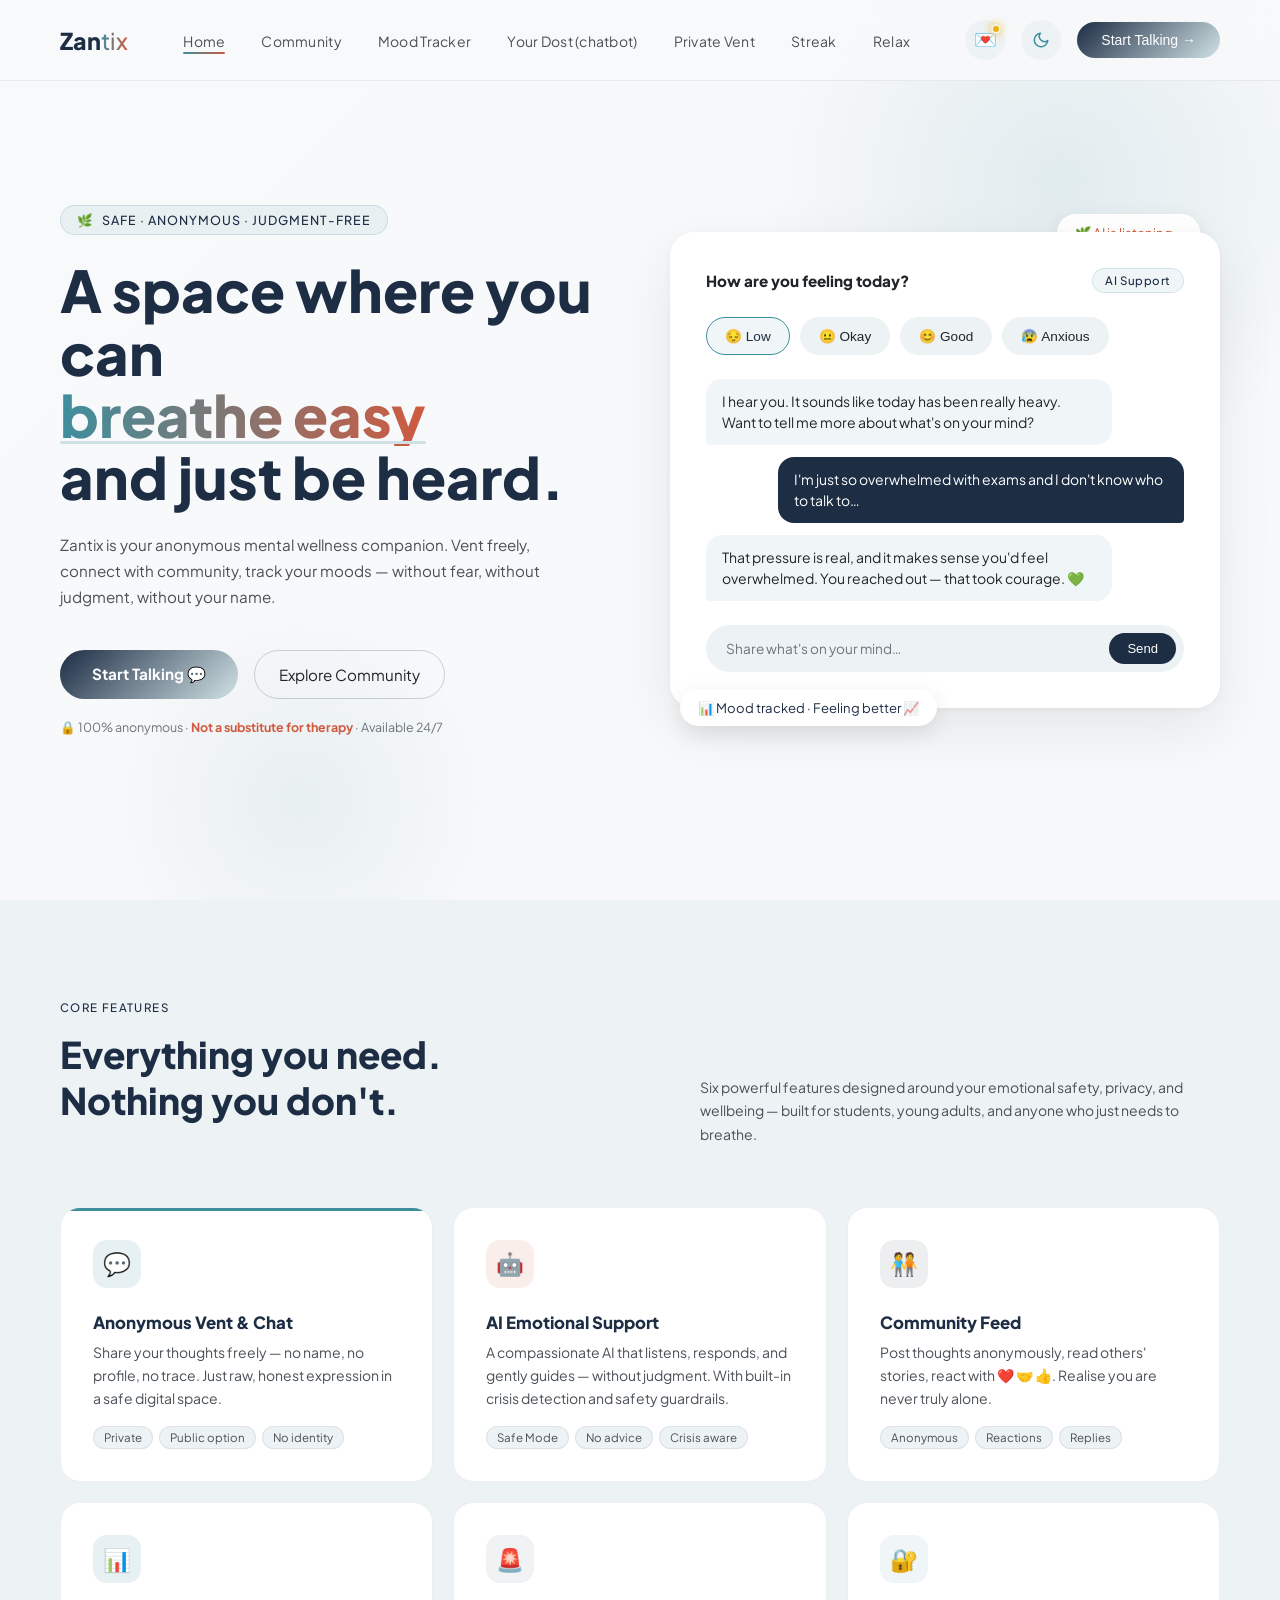
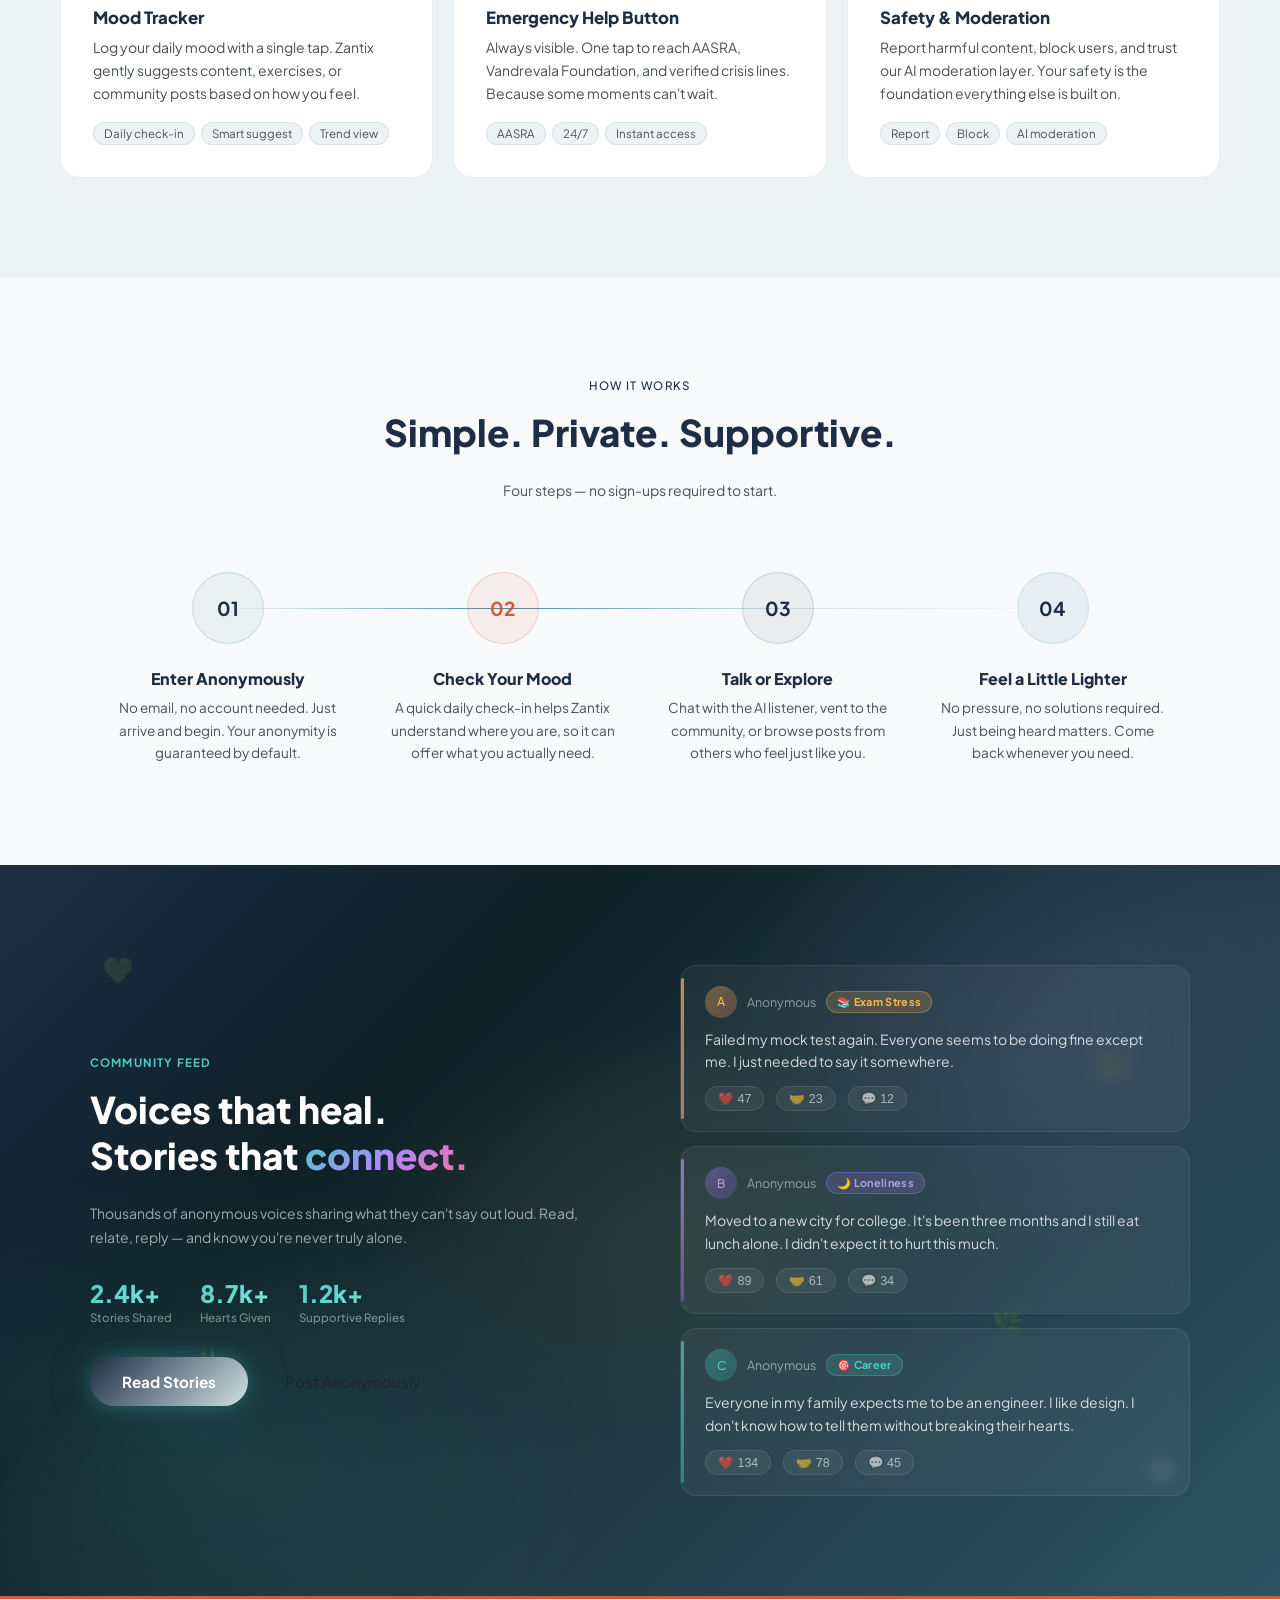
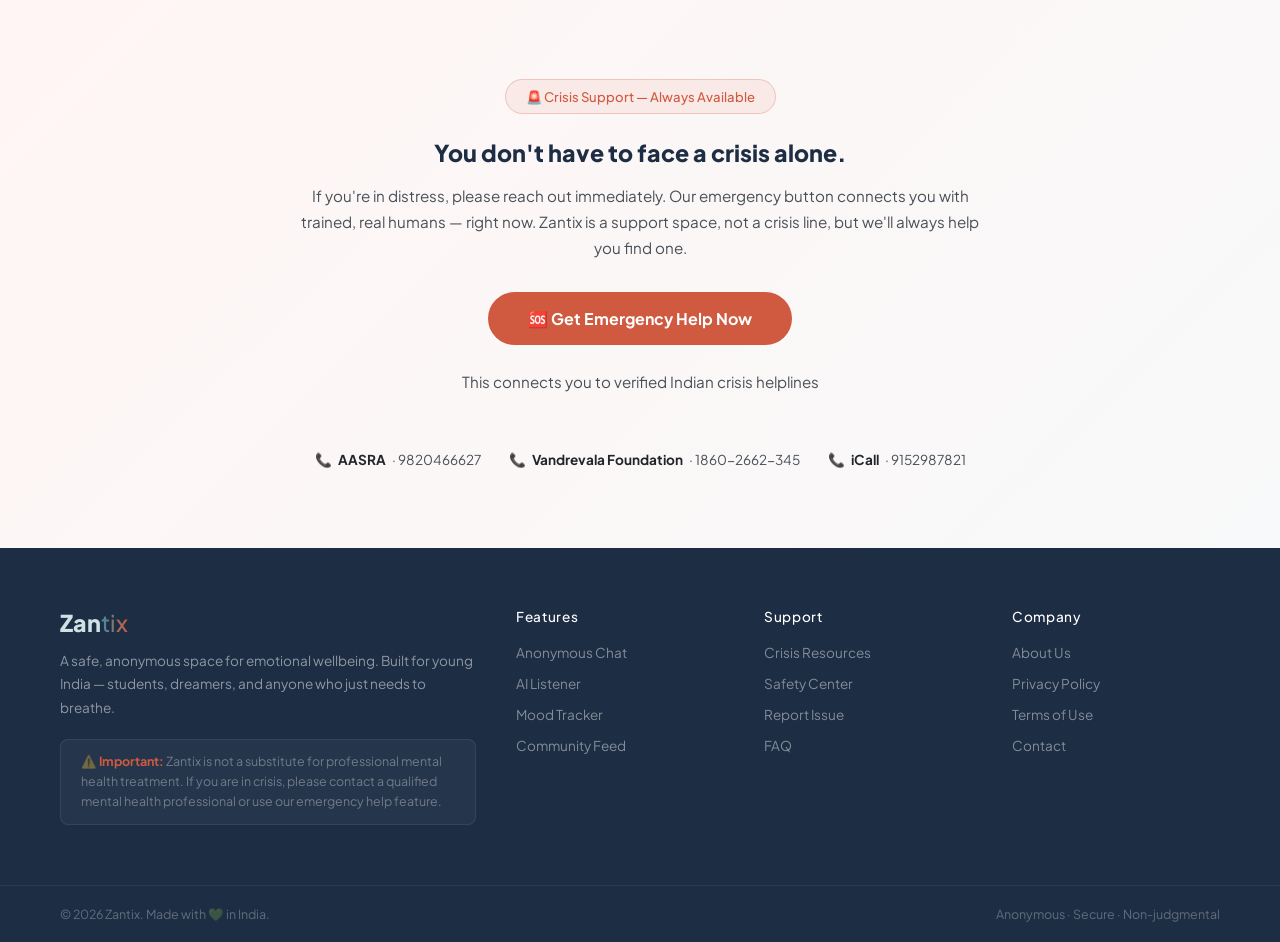
==== commit fea8a143: "hi" ====
--- a/index.html
+++ b/index.html
@@ -27,6 +27,7 @@
       <li><a href="private-vent.html">Private Vent</a></li>
       <li><a href="streak.html">Streak</a></li>
       <li><a href="relax.html">Relax</a></li>
+      <!-- <li><a href="superdesign.html">Superdesign</a></li> -->
     </ul>
     <div class="flex align-center gap-md">
       <button id="theme-toggle" class="theme-toggle-btn" aria-label="Toggle dark mode">
@@ -206,6 +207,28 @@
     </div>
   </section>
 
+  <!--
+  SUPERDESIGN PARTNER SHOWCASE
+  <section class="superdesign-showcase" id="superdesign" style="padding: 6rem 2rem; background: radial-gradient(circle at 50% 20%, #1a100e 0%, #050505 100%); color: #fff; border-top: 1px solid rgba(255, 255, 255, 0.08); border-bottom: 1px solid rgba(255, 255, 255, 0.08); position: relative; overflow: hidden;">
+    <div style="max-width: 1100px; margin: 0 auto; text-align: center; position: relative; z-index: 10;">
+      <div style="display: inline-block; padding: 0.4rem 1.25rem; border: 1px solid rgba(255, 69, 0, 0.4); background: rgba(255, 69, 0, 0.12); border-radius: 999px; font-size: 0.75rem; text-transform: uppercase; letter-spacing: 0.2em; color: #FF4500; margin-bottom: 1.5rem; font-weight: 600;">
+        Design Agent & Studio
+      </div>
+      <h2 style="font-family: 'Plus Jakarta Sans', sans-serif; font-size: clamp(2.2rem, 4.5vw, 3.8rem); font-weight: 700; line-height: 1.15; margin-bottom: 1.25rem; color: #ffffff;">
+        Superdesign. <br><span style="font-style: italic; font-weight: 400; color: #FF4500;">The design agent.</span>
+      </h2>
+      <p style="max-width: 680px; margin: 0 auto 2.5rem auto; color: rgba(255, 255, 255, 0.75); font-size: 1.15rem; line-height: 1.7;">
+        We turn the unseen into the unforgettable. We design the negative space where your brand truly lives — removing noise so your message resonates with absolute clarity.
+      </p>
+      <div style="display: flex; gap: 1rem; justify-content: center; flex-wrap: wrap;">
+        <a href="superdesign.html" style="display: inline-flex; align-items: center; justify-content: center; padding: 1rem 2.25rem; border-radius: 999px; background: #FF4500; color: #000; font-weight: 700; text-decoration: none; transition: all 0.3s ease; box-shadow: 0 10px 30px rgba(255, 69, 0, 0.35);">
+          Enter Superdesign Experience →
+        </a>
+      </div>
+    </div>
+  </section>
+  -->
+
   <!-- COMMUNITY -->
   <section class="community-section" id="community">
     <!-- Floating emotion emojis -->
@@ -320,6 +343,7 @@
         <li><a href="#">AI Listener</a></li>
         <li><a href="#">Mood Tracker</a></li>
         <li><a href="#">Community Feed</a></li>
+        <!-- <li><a href="superdesign.html">Superdesign Studio</a></li> -->
       </ul>
     </div>
     <div>
--- a/style.css
+++ b/style.css
@@ -1713,14 +1713,402 @@
   line-height: 1.8;
 }
 
-
-/* ─── COMMUNITY PAGE STYLES ─── */
+/* ─── COMMUNITY SANCTUARY PAGE STYLES (PREMIUM GEN-Z EDITION) ─── */
 .community-page {
   background: var(--cream);
   min-height: 100vh;
   padding-top: 92px;
   position: relative;
   overflow: hidden;
+}
+
+.download-dost-header span {
+  color: #22c55e;
+  display: block;
+  font-size: var(--fs-xs);
+  font-weight: 600;
+}
+
+.download-emoji-row {
+  display: grid;
+  gap: 8px;
+  grid-template-columns: repeat(4, 1fr);
+  position: relative;
+  z-index: 1;
+}
+
+.download-emoji-row span {
+  align-items: center;
+  background: var(--warm-white);
+  border: 1.5px solid var(--border-color);
+  border-radius: var(--radius-md);
+  display: flex;
+  font-size: 1.1rem;
+  height: 38px;
+  justify-content: center;
+  animation: emojiFloat 3.2s ease-in-out infinite;
+  transition: background var(--transition-normal), border-color var(--transition-normal), transform var(--transition-normal);
+}
+
+.download-emoji-row span:nth-child(2) {
+  animation-delay: 0.25s;
+}
+
+.download-emoji-row span:nth-child(3) {
+  animation-delay: 0.5s;
+}
+
+.download-emoji-row span:nth-child(4) {
+  animation-delay: 0.75s;
+}
+
+.community-download-panel:hover .download-emoji-row span {
+  background: rgba(62,142,158,0.06);
+  border-color: rgba(62,142,158,0.22);
+}
+
+.search-box-wrap {
+  margin-bottom: var(--space-lg);
+  width: 100%;
+}
+
+.community-search-input {
+  width: 100%;
+  background: var(--card-bg);
+  border: 1px solid var(--border-color);
+  border-radius: var(--radius-pill);
+  color: var(--charcoal);
+  font-family: inherit;
+  font-size: var(--fs-sm);
+  padding: 10px 18px;
+  outline: none;
+  transition: all var(--transition-normal);
+  box-shadow: var(--shadow-sm);
+}
+
+.community-search-input:focus {
+  border-color: var(--sage);
+  box-shadow: 0 0 15px rgba(62,142,158,0.25), var(--shadow-md);
+  background: var(--card-bg);
+}
+
+.topic-pill,
+.sort-chip,
+.download-feed-btn {
+  background: var(--card-bg);
+  border: 1px solid var(--border-color);
+  border-radius: var(--radius-pill);
+  color: var(--mid);
+  cursor: pointer;
+  font-family: 'Plus Jakarta Sans', sans-serif;
+  font-size: var(--fs-sm);
+  font-weight: 700;
+  padding: 9px 14px;
+  transition: all var(--transition-normal);
+}
+
+.topic-pill:hover,
+.sort-chip:hover,
+.download-feed-btn:hover {
+  transform: translateY(-2px);
+  box-shadow: var(--shadow-sm);
+}
+
+.download-feed-btn {
+  align-items: center;
+  background: var(--button-bg);
+  border-color: transparent;
+  color: var(--button-fg);
+  display: inline-flex;
+  gap: 8px;
+  justify-content: center;
+  position: relative;
+  width: 100%;
+  z-index: 1;
+}
+
+.download-feed-btn:hover {
+  background: var(--button-hover);
+  border-color: transparent;
+  box-shadow: 0 8px 24px rgba(62,142,158,0.22);
+}
+
+.download-feed-btn span {
+  font-size: 1rem;
+  line-height: 1;
+  transform: translateY(-1px);
+}
+
+.download-feed-btn.downloaded {
+  animation: downloadPulse 0.5s ease both;
+}
+
+.download-status {
+  color: var(--soft);
+  font-size: var(--fs-xs);
+  min-height: 1rem;
+  position: relative;
+  z-index: 1;
+}
+
+/* Custom Pill Active/Hover states for Topic Sidebar */
+.topic-pill.pill-all:hover,
+.topic-pill.pill-all.active {
+  background: rgba(62,142,158,0.1);
+  border-color: var(--sage);
+  color: var(--sage-dark);
+}
+
+.topic-pill.pill-exam-stress:hover,
+.topic-pill.pill-exam-stress.active {
+  background: var(--theme-stress-bg);
+  border-color: var(--theme-stress-primary);
+  color: var(--theme-stress-primary);
+}
+
+.topic-pill.pill-loneliness:hover,
+.topic-pill.pill-loneliness.active {
+  background: var(--theme-loneliness-bg);
+  border-color: var(--theme-loneliness-primary);
+  color: var(--theme-loneliness-primary);
+}
+
+.topic-pill.pill-family:hover,
+.topic-pill.pill-family.active {
+  background: var(--theme-family-bg);
+  border-color: var(--theme-family-primary);
+  color: var(--theme-family-primary);
+}
+
+.topic-pill.pill-career:hover,
+.topic-pill.pill-career.active {
+  background: var(--theme-career-bg);
+  border-color: var(--theme-career-primary);
+  color: var(--theme-career-primary);
+}
+
+.topic-pill.pill-general:hover,
+.topic-pill.pill-general.active {
+  background: var(--theme-general-bg);
+  border-color: var(--theme-general-primary);
+  color: var(--theme-general-primary);
+}
+
+.sort-chip:hover,
+.sort-chip.active {
+  background: rgba(62,142,158,0.1);
+  border-color: var(--sage);
+  color: var(--sage-dark);
+}
+
+.community-feed {
+  display: flex;
+  flex-direction: column;
+  gap: var(--space-md);
+  min-width: 0;
+  animation: communityFeedIn 0.65s 0.1s ease both;
+}
+
+.community-composer,
+.discussion-card {
+  background: var(--card-bg);
+  border: 1px solid var(--border-color);
+  border-radius: var(--radius-lg);
+  box-shadow: var(--shadow-sm);
+  transition: background var(--transition-slow), border-color var(--transition-slow), box-shadow var(--transition-slow), transform var(--transition-normal);
+}
+
+/* Composer Styling & Accent Themes */
+.community-composer {
+  padding: var(--space-lg);
+  border-left: 5px solid var(--border-color);
+  position: relative;
+  animation: communityComposerIn 0.6s 0.18s ease both;
+}
+
+.community-composer.just-posted {
+  animation: communityPostPulse 0.55s ease both;
+}
+
+.community-composer.theme-exam-stress {
+  border-left-color: var(--theme-stress-primary);
+  box-shadow: 0 8px 24px var(--theme-stress-glow), var(--shadow-sm);
+}
+.community-composer.theme-exam-stress:focus-within {
+  box-shadow: 0 12px 30px var(--theme-stress-glow), var(--shadow-md);
+}
+.community-composer.theme-exam-stress select:focus,
+.community-composer.theme-exam-stress input:focus,
+.community-composer.theme-exam-stress textarea:focus {
+  border-color: var(--theme-stress-primary);
+  box-shadow: 0 0 0 4px var(--theme-stress-glow);
+}
+
+.community-composer.theme-loneliness {
+  border-left-color: var(--theme-loneliness-primary);
+  box-shadow: 0 8px 24px var(--theme-loneliness-glow), var(--shadow-sm);
+}
+.community-composer.theme-loneliness:focus-within {
+  box-shadow: 0 12px 30px var(--theme-loneliness-glow), var(--shadow-md);
+}
+.community-composer.theme-loneliness select:focus,
+.community-composer.theme-loneliness input:focus,
+.community-composer.theme-loneliness textarea:focus {
+  border-color: var(--theme-loneliness-primary);
+  box-shadow: 0 0 0 4px var(--theme-loneliness-glow);
+}
+
+.community-composer.theme-family {
+  border-left-color: var(--theme-family-primary);
+  box-shadow: 0 8px 24px var(--theme-family-glow), var(--shadow-sm);
+}
+.community-composer.theme-family:focus-within {
+  box-shadow: 0 12px 30px var(--theme-family-glow), var(--shadow-md);
+}
+.community-composer.theme-family select:focus,
+.community-composer.theme-family input:focus,
+.community-composer.theme-family textarea:focus {
+  border-color: var(--theme-family-primary);
+  box-shadow: 0 0 0 4px var(--theme-family-glow);
+}
+
+.community-composer.theme-career {
+  border-left-color: var(--theme-career-primary);
+  box-shadow: 0 8px 24px var(--theme-career-glow), var(--shadow-sm);
+}
+.community-composer.theme-career:focus-within {
+  box-shadow: 0 12px 30px var(--theme-career-glow), var(--shadow-md);
+}
+.community-composer.theme-career select:focus,
+.community-composer.theme-career input:focus,
+.community-composer.theme-career textarea:focus {
+  border-color: var(--theme-career-primary);
+  box-shadow: 0 0 0 4px var(--theme-career-glow);
+}
+
+.community-composer.theme-general {
+  border-left-color: var(--theme-general-primary);
+  box-shadow: 0 8px 24px var(--theme-general-glow), var(--shadow-sm);
+}
+.community-composer.theme-general:focus-within {
+  box-shadow: 0 12px 30px var(--theme-general-glow), var(--shadow-md);
+}
+.community-composer.theme-general select:focus,
+.community-composer.theme-general input:focus,
+.community-composer.theme-general textarea:focus {
+  border-color: var(--theme-general-primary);
+  box-shadow: 0 0 0 4px var(--theme-general-glow);
+}
+
+.composer-top {
+  display: flex;
+  align-items: center;
+  gap: var(--space-sm);
+  margin-bottom: var(--space-md);
+}
+
+.community-select,
+.community-title-input,
+.community-body-input {
+  background: var(--cream);
+  border: 1.5px solid transparent;
+  border-radius: var(--radius-sm);
+  color: var(--charcoal);
+  font-family: 'Plus Jakarta Sans', sans-serif;
+  outline: none;
+  transition: all var(--transition-normal);
+}
+
+.community-select {
+  padding: 10px 12px;
+}
+
+.community-title-input,
+.community-body-input {
+  display: block;
+  width: 100%;
+  font-size: var(--fs-base);
+  margin-bottom: var(--space-sm);
+  padding: 13px 14px;
+}
+
+.community-title-input {
+  font-weight: 800;
+}
+
+.community-body-input {
+  line-height: 1.65;
+  resize: vertical;
+}
+
+.composer-actions {
+  display: flex;
+  align-items: center;
+  justify-content: space-between;
+  gap: var(--space-md);
+}
+
+.composer-status {
+  color: var(--soft);
+  font-size: var(--fs-sm);
+}
+
+.feed-sort {
+  padding: var(--space-xs) 0;
+  animation: fadeUp 0.5s 0.28s ease both;
+}
+
+.discussion-list {
+  display: flex;
+  flex-direction: column;
+  gap: var(--space-md);
+}
+
+.discussion-card {
+  display: grid;
+  grid-template-columns: 56px minmax(0, 1fr);
+  overflow: hidden;
+  border-left: 5px solid var(--border-color);
+  position: relative;
+  animation: discussionCardIn 0.52s ease both;
+  animation-delay: calc(var(--card-index, 0) * 70ms);
+  will-change: transform, opacity;
+}
+
+.discussion-card::after {
+  content: '';
+  position: absolute;
+  inset: 0;
+  background: linear-gradient(110deg, transparent 0%, rgba(255,255,255,0.28) 48%, transparent 72%);
+  opacity: 0;
+  pointer-events: none;
+  transform: translateX(-120%);
+}
+
+.discussion-card:hover::after {
+  animation: cardSheen 0.75s ease;
+}
+
+/* Discussion Card left-border color themes */
+.discussion-card[data-topic="Exam Stress"] {
+  border-left-color: var(--theme-stress-primary);
+}
+.discussion-card[data-topic="Loneliness"] {
+  border-left-color: var(--theme-loneliness-primary);
+}
+.discussion-card[data-topic="Family"] {
+  border-left-color: var(--theme-family-primary);
+}
+.discussion-card[data-topic="Career"] {
+  border-left-color: var(--theme-career-primary);
+}
+/* ─── COMMUNITY SANCTUARY PAGE STYLES (PREMIUM GEN-Z EDITION) ─── */
+.community-page {
+  background: var(--cream);
+  min-height: 100vh;
+  padding-top: 84px;
+  position: relative;
+  overflow-x: hidden;
 }
 
 /* Decorative floating background gradient blobs */
@@ -1738,173 +2126,713 @@
 .glow-blob {
   position: absolute;
   border-radius: 50%;
-  filter: blur(90px);
-  opacity: 0.08;
+  filter: blur(95px);
+  opacity: 0.12;
   mix-blend-mode: multiply;
   animation: floatAround 25s ease-in-out infinite;
 }
 
 [data-theme="dark"] .glow-blob {
-  opacity: 0.06;
+  opacity: 0.08;
   mix-blend-mode: screen;
-  filter: blur(110px);
+  filter: blur(120px);
 }
 
 .blob-orange {
   background: radial-gradient(circle, #ff9f43 0%, #ff5252 100%);
-  width: 380px;
-  height: 380px;
-  top: 10%;
+  width: 420px;
+  height: 420px;
+  top: 6%;
   left: -120px;
   animation-duration: 20s;
 }
 
 .blob-indigo {
   background: radial-gradient(circle, #7367f0 0%, #ce9ffc 100%);
-  width: 440px;
-  height: 440px;
-  top: 40%;
-  right: -180px;
+  width: 480px;
+  height: 480px;
+  top: 35%;
+  right: -160px;
   animation-delay: -5s;
   animation-duration: 28s;
 }
 
 .blob-rose {
   background: radial-gradient(circle, #ea5455 0%, #feb692 100%);
-  width: 320px;
-  height: 320px;
-  bottom: 15%;
-  left: 5%;
+  width: 360px;
+  height: 360px;
+  bottom: 12%;
+  left: 4%;
   animation-delay: -10s;
   animation-duration: 24s;
 }
 
 .blob-teal {
   background: radial-gradient(circle, #28c76f 0%, #81fbb8 100%);
-  width: 370px;
-  height: 370px;
-  top: 75%;
-  right: 15%;
+  width: 400px;
+  height: 400px;
+  top: 70%;
+  right: 12%;
   animation-delay: -15s;
   animation-duration: 22s;
 }
 
 @keyframes floatAround {
-  0% {
-    transform: translate(0, 0) scale(1) rotate(0deg);
-  }
-  33% {
-    transform: translate(40px, -60px) scale(1.15) rotate(120deg);
-  }
-  66% {
-    transform: translate(-30px, 30px) scale(0.85) rotate(240deg);
-  }
-  100% {
-    transform: translate(0, 0) scale(1) rotate(360deg);
-  }
+  0% { transform: translate(0, 0) scale(1) rotate(0deg); }
+  33% { transform: translate(40px, -60px) scale(1.15) rotate(120deg); }
+  66% { transform: translate(-30px, 30px) scale(0.85) rotate(240deg); }
+  100% { transform: translate(0, 0) scale(1) rotate(360deg); }
 }
 
 /* --- Topic Theme Palette variables --- */
 :root {
   --theme-stress-primary: #FF9F43;
-  --theme-stress-bg: rgba(255, 159, 67, 0.08);
-  --theme-stress-glow: rgba(255, 159, 67, 0.15);
+  --theme-stress-bg: rgba(255, 159, 67, 0.12);
+  --theme-stress-glow: rgba(255, 159, 67, 0.22);
   
   --theme-loneliness-primary: #7367F0;
-  --theme-loneliness-bg: rgba(115, 103, 240, 0.08);
-  --theme-loneliness-glow: rgba(115, 103, 240, 0.15);
+  --theme-loneliness-bg: rgba(115, 103, 240, 0.12);
+  --theme-loneliness-glow: rgba(115, 103, 240, 0.22);
 
   --theme-family-primary: #EA5455;
-  --theme-family-bg: rgba(234, 84, 85, 0.08);
-  --theme-family-glow: rgba(234, 84, 85, 0.15);
+  --theme-family-bg: rgba(234, 84, 85, 0.12);
+  --theme-family-glow: rgba(234, 84, 85, 0.22);
 
   --theme-career-primary: #28C76F;
-  --theme-career-bg: rgba(40, 199, 111, 0.08);
-  --theme-career-glow: rgba(40, 199, 111, 0.15);
+  --theme-career-bg: rgba(40, 199, 111, 0.12);
+  --theme-career-glow: rgba(40, 199, 111, 0.22);
 
   --theme-general-primary: #00CFE8;
-  --theme-general-bg: rgba(0, 207, 232, 0.08);
-  --theme-general-glow: rgba(0, 207, 232, 0.15);
+  --theme-general-bg: rgba(0, 207, 232, 0.12);
+  --theme-general-glow: rgba(0, 207, 232, 0.22);
 }
 
 [data-theme="dark"] {
-  --theme-stress-bg: rgba(255, 159, 67, 0.14);
-  --theme-loneliness-bg: rgba(115, 103, 240, 0.14);
-  --theme-family-bg: rgba(234, 84, 85, 0.14);
-  --theme-career-bg: rgba(40, 199, 111, 0.14);
-  --theme-general-bg: rgba(0, 207, 232, 0.14);
-
-  --theme-stress-glow: rgba(255, 159, 67, 0.22);
-  --theme-loneliness-glow: rgba(115, 103, 240, 0.22);
-  --theme-family-glow: rgba(234, 84, 85, 0.22);
-  --theme-career-glow: rgba(40, 199, 111, 0.22);
-  --theme-general-glow: rgba(0, 207, 232, 0.22);
-}
-
+  --theme-stress-bg: rgba(255, 159, 67, 0.18);
+  --theme-loneliness-bg: rgba(115, 103, 240, 0.18);
+  --theme-family-bg: rgba(234, 84, 85, 0.18);
+  --theme-career-bg: rgba(40, 199, 111, 0.18);
+  --theme-general-bg: rgba(0, 207, 232, 0.18);
+
+  --theme-stress-glow: rgba(255, 159, 67, 0.3);
+  --theme-loneliness-glow: rgba(115, 103, 240, 0.3);
+  --theme-family-glow: rgba(234, 84, 85, 0.3);
+  --theme-career-glow: rgba(40, 199, 111, 0.3);
+  --theme-general-glow: rgba(0, 207, 232, 0.3);
+}
+
+/* ─── SANCTUARY HERO BANNER ─── */
+.community-hero-banner {
+  max-width: 1180px;
+  margin: 28px auto 0;
+  padding: 0 var(--space-3xl);
+  position: relative;
+  z-index: 2;
+}
+
+.comm-hero-content {
+  background: var(--card-bg);
+  backdrop-filter: blur(24px);
+  -webkit-backdrop-filter: blur(24px);
+  border: 1px solid var(--card-border);
+  border-radius: var(--radius-xl);
+  padding: 42px 48px;
+  box-shadow: var(--shadow-md), 0 0 45px rgba(62,142,158,0.08);
+  position: relative;
+  overflow: hidden;
+  animation: commHeroSlideDown 0.7s cubic-bezier(0.16, 1, 0.3, 1) both;
+}
+
+.comm-hero-content::before {
+  content: '';
+  position: absolute;
+  top: -80px;
+  right: -80px;
+  width: 260px;
+  height: 260px;
+  background: radial-gradient(circle, rgba(115, 103, 240, 0.18), transparent 70%);
+  border-radius: 50%;
+  pointer-events: none;
+}
+
+.comm-hero-badge {
+  display: inline-flex;
+  align-items: center;
+  gap: 6px;
+  padding: 6px 14px;
+  background: rgba(16, 185, 129, 0.12);
+  border: 1px solid rgba(16, 185, 129, 0.28);
+  border-radius: var(--radius-pill);
+  color: #10b981;
+  font-size: var(--fs-xs);
+  font-weight: 800;
+  letter-spacing: 0.04em;
+  margin-bottom: 18px;
+}
+
+.comm-hero-title {
+  color: var(--heading-color);
+  font-size: clamp(2rem, 3.8vw, 3rem);
+  font-weight: 800;
+  line-height: 1.15;
+  margin-bottom: 12px;
+}
+
+.comm-hero-title span {
+  background: linear-gradient(135deg, var(--sage), #7367f0);
+  -webkit-background-clip: text;
+  -webkit-text-fill-color: transparent;
+}
+
+.comm-hero-sub {
+  color: var(--mid);
+  font-size: var(--fs-md);
+  max-width: 660px;
+  line-height: 1.65;
+  margin-bottom: 28px;
+}
+
+.comm-hero-stats {
+  display: flex;
+  flex-wrap: wrap;
+  gap: 14px;
+}
+
+.comm-stat-pill {
+  display: inline-flex;
+  align-items: center;
+  gap: 10px;
+  background: var(--cream);
+  border: 1px solid var(--border-color);
+  border-radius: var(--radius-pill);
+  padding: 8px 18px;
+  font-size: var(--fs-sm);
+  color: var(--charcoal);
+  box-shadow: var(--shadow-sm);
+  transition: all var(--transition-normal);
+}
+
+.comm-stat-pill:hover {
+  transform: translateY(-2px);
+  border-color: var(--sage);
+  box-shadow: var(--shadow-md);
+}
+
+.comm-stat-icon {
+  font-size: 1.15rem;
+}
+
+@keyframes commHeroSlideDown {
+  from { opacity: 0; transform: translateY(-20px); }
+  to { opacity: 1; transform: translateY(0); }
+}
+
+/* ─── REDDIT / QUORA COMMUNITY HEADER CARD (CLEAN UNIFIED LAYOUT) ─── */
+.reddit-header-card {
+  max-width: 1180px;
+  width: calc(100% - 48px);
+  margin: 24px auto 0;
+  padding: 24px 32px;
+  background: var(--card-bg);
+  border: 1px solid var(--card-border);
+  border-radius: var(--radius-xl);
+  box-shadow: var(--shadow-sm);
+  display: flex;
+  align-items: center;
+  justify-content: space-between;
+  flex-wrap: wrap;
+  gap: 20px;
+  position: relative;
+  z-index: 2;
+  transition: all var(--transition-normal);
+}
+
+.reddit-header-left {
+  display: flex;
+  align-items: center;
+  gap: 18px;
+}
+
+.reddit-comm-avatar {
+  width: 66px;
+  height: 66px;
+  border-radius: 18px;
+  background: linear-gradient(135deg, #10b981, #059669);
+  display: flex;
+  align-items: center;
+  justify-content: center;
+  font-size: 2.1rem;
+  box-shadow: 0 8px 20px rgba(16, 185, 129, 0.25);
+  flex-shrink: 0;
+}
+
+.reddit-comm-info {
+  padding-bottom: 4px;
+}
+
+.reddit-comm-title-row {
+  display: flex;
+  align-items: center;
+  gap: 10px;
+}
+
+.reddit-comm-name {
+  font-size: 1.85rem;
+  font-weight: 800;
+  color: var(--heading-color);
+  letter-spacing: -0.025em;
+  margin: 0;
+}
+
+.reddit-verified-badge {
+  display: inline-flex;
+  align-items: center;
+  justify-content: center;
+  width: 22px;
+  height: 22px;
+  border-radius: 50%;
+  background: #3b82f6;
+  color: #fff;
+  font-size: 0.8rem;
+  font-weight: 800;
+  box-shadow: 0 2px 8px rgba(59, 130, 246, 0.4);
+}
+
+.reddit-comm-sub {
+  font-size: var(--fs-xs);
+  color: var(--mid);
+  margin-top: 4px;
+  font-weight: 600;
+}
+
+.reddit-header-actions {
+  display: flex;
+  align-items: center;
+  gap: 12px;
+  padding-bottom: 6px;
+}
+
+.reddit-online-pill {
+  display: inline-flex;
+  align-items: center;
+  gap: 8px;
+  background: rgba(16, 185, 129, 0.12);
+  border: 1px solid rgba(16, 185, 129, 0.3);
+  color: #10b981;
+  padding: 8px 14px;
+  border-radius: var(--radius-pill);
+  font-size: var(--fs-xs);
+  font-weight: 700;
+}
+
+.pulse-dot {
+  width: 8px;
+  height: 8px;
+  border-radius: 50%;
+  background: #10b981;
+  box-shadow: 0 0 8px #10b981;
+  animation: pulseDot 1.6s infinite;
+}
+
+@keyframes pulseDot {
+  0%, 100% { transform: scale(1); opacity: 1; }
+  50% { transform: scale(1.3); opacity: 0.6; }
+}
+
+.reddit-join-btn {
+  background: var(--heading-color);
+  color: var(--cream);
+  border: 1.5px solid var(--heading-color);
+  border-radius: var(--radius-pill);
+  padding: 8px 20px;
+  font-family: inherit;
+  font-size: var(--fs-xs);
+  font-weight: 800;
+  cursor: pointer;
+  transition: all var(--transition-normal);
+}
+
+.reddit-join-btn.active {
+  background: #10b981;
+  border-color: #10b981;
+  color: #fff;
+}
+
+.reddit-share-btn {
+  background: var(--card-bg);
+  color: var(--heading-color);
+  border: 1.5px solid var(--border-color);
+  border-radius: var(--radius-pill);
+  padding: 8px 16px;
+  font-family: inherit;
+  font-size: var(--fs-xs);
+  font-weight: 700;
+  cursor: pointer;
+  transition: all var(--transition-normal);
+}
+
+.reddit-share-btn:hover {
+  border-color: var(--sage);
+  color: var(--sage);
+}
+
+/* ─── MAIN REDDIT LAYOUT SHELL (FEED LEFT, SIDEBAR RIGHT) ─── */
+.reddit-layout-shell {
+  display: grid;
+  grid-template-columns: minmax(0, 1fr) 330px;
+  gap: 24px;
+  max-width: 1180px;
+  width: calc(100% - 48px);
+  margin: 24px auto 0;
+  padding: 0 0 var(--space-4xl);
+  position: relative;
+  z-index: 1;
+}
+
+.reddit-feed-col {
+  display: flex;
+  flex-direction: column;
+  gap: 20px;
+}
+
+.reddit-sidebar-col {
+  position: sticky;
+  top: 96px;
+  align-self: start;
+  display: flex;
+  flex-direction: column;
+  gap: 16px;
+}
+
+.reddit-widget {
+  background: var(--card-bg);
+  border: 1px solid var(--card-border);
+  border-radius: var(--radius-lg);
+  padding: 18px;
+  box-shadow: var(--shadow-sm);
+  transition: all var(--transition-normal);
+}
+
+.reddit-widget-header {
+  border-bottom: 1px solid var(--border-color);
+  padding-bottom: 10px;
+  margin-bottom: 12px;
+}
+
+.reddit-widget-header h3 {
+  font-size: var(--fs-xs);
+  font-weight: 800;
+  text-transform: uppercase;
+  letter-spacing: 0.05em;
+  color: var(--heading-color);
+  margin: 0;
+}
+
+.about-widget-desc {
+  font-size: var(--fs-sm);
+  color: var(--mid);
+  line-height: 1.6;
+  margin-bottom: 14px;
+}
+
+.about-stats-grid {
+  display: grid;
+  grid-template-columns: repeat(3, 1fr);
+  gap: 8px;
+  background: var(--cream);
+  border-radius: var(--radius-md);
+  padding: 12px 8px;
+  text-align: center;
+  margin-bottom: 14px;
+}
+
+.about-stat-box strong {
+  display: block;
+  font-size: 1.05rem;
+  font-weight: 800;
+  color: var(--heading-color);
+}
+
+.about-stat-box span {
+  font-size: 0.68rem;
+  color: var(--soft);
+  font-weight: 700;
+  text-transform: uppercase;
+}
+
+.about-meta-row {
+  display: flex;
+  justify-content: space-between;
+  font-size: var(--fs-xs);
+  color: var(--soft);
+  font-weight: 600;
+}
+
+.reddit-rules-list {
+  list-style: none;
+  padding: 0;
+  margin: 0;
+  display: flex;
+  flex-direction: column;
+  gap: 12px;
+}
+
+.reddit-rules-list li {
+  border-bottom: 1px dashed var(--border-color);
+  padding-bottom: 10px;
+}
+
+.reddit-rules-list li:last-child {
+  border-bottom: none;
+  padding-bottom: 0;
+}
+
+.reddit-rules-list strong {
+  display: block;
+  font-size: var(--fs-sm);
+  color: var(--heading-color);
+  margin-bottom: 2px;
+}
+
+.reddit-rules-list span {
+  font-size: var(--fs-xs);
+  color: var(--mid);
+  line-height: 1.4;
+}
+
+/* Reddit composer top bar */
+.composer-top-bar {
+  display: flex;
+  align-items: center;
+  justify-content: space-between;
+  margin-bottom: 12px;
+}
+
+.composer-flair-tags {
+  display: flex;
+  align-items: center;
+  gap: 12px;
+}
+
+.flair-hint {
+  font-size: 0.72rem;
+  font-weight: 700;
+  color: #d97706;
+  background: rgba(245, 158, 11, 0.12);
+  padding: 4px 10px;
+  border-radius: var(--radius-pill);
+}
+
+/* Reddit Sort bar */
+.reddit-sort-bar {
+  display: flex;
+  align-items: center;
+  justify-content: space-between;
+  flex-wrap: wrap;
+  gap: 12px;
+  background: var(--card-bg);
+  border: 1px solid var(--card-border);
+  border-radius: var(--radius-md);
+  padding: 10px 16px;
+}
+
+.feed-search-wrap {
+  max-width: 260px;
+  flex: 1;
+}
+
+.feed-search-input {
+  width: 100%;
+  background: var(--cream);
+  border: 1px solid var(--border-color);
+  border-radius: var(--radius-pill);
+  padding: 8px 14px;
+  font-size: var(--fs-xs);
+  color: var(--heading-color);
+  outline: none;
+}
+
+@media (max-width: 960px) {
+  .reddit-layout-shell {
+    grid-template-columns: 1fr;
+  }
+  .reddit-sidebar-col {
+    position: static;
+  }
+}
+
+/* ─── COMMUNITY MAIN LAYOUT ─── */
 .community-shell {
   display: grid;
-  grid-template-columns: 300px minmax(0, 1fr);
+  grid-template-columns: 310px minmax(0, 1fr);
   gap: var(--space-xl);
   max-width: 1180px;
   margin: 0 auto;
-  padding: var(--space-2xl) var(--space-3xl) var(--space-4xl);
+  padding: 28px var(--space-3xl) var(--space-4xl);
   position: relative;
   z-index: 1;
 }
 
 .community-sidebar {
   position: sticky;
-  top: 110px;
+  top: 100px;
   align-self: start;
+  display: flex;
+  flex-direction: column;
+  gap: 18px;
   animation: communitySidebarIn 0.7s ease both;
 }
 
-.community-heading {
+.comm-sidebar-card {
+  background: var(--card-bg);
+  backdrop-filter: blur(16px);
+  -webkit-backdrop-filter: blur(16px);
+  border: 1px solid var(--card-border);
+  border-radius: var(--radius-lg);
+  padding: 20px;
+  box-shadow: var(--shadow-sm);
+  transition: all var(--transition-normal);
+}
+
+.comm-sidebar-card:hover {
+  border-color: rgba(62,142,158,0.25);
+  box-shadow: var(--shadow-md);
+}
+
+.comm-sidebar-title {
   color: var(--heading-color);
-  font-size: var(--fs-3xl);
-  line-height: 1.15;
-  margin-bottom: var(--space-md);
-}
-
-.community-intro {
+  font-size: var(--fs-sm);
+  font-weight: 800;
+  text-transform: uppercase;
+  letter-spacing: 0.05em;
+  margin-bottom: 14px;
+}
+
+/* Search Box */
+.search-box-wrap {
+  width: 100%;
+}
+
+.community-search-input {
+  width: 100%;
+  background: var(--cream);
+  border: 1.5px solid var(--border-color);
+  border-radius: var(--radius-pill);
+  padding: 12px 18px;
+  font-family: inherit;
+  font-size: var(--fs-sm);
+  color: var(--charcoal);
+  outline: none;
+  transition: all var(--transition-normal);
+}
+
+.community-search-input:focus {
+  border-color: var(--sage);
+  box-shadow: 0 0 0 4px rgba(62, 142, 158, 0.12);
+}
+
+/* Topic Pills */
+.topic-list {
+  display: flex;
+  flex-direction: column;
+  gap: 8px;
+}
+
+.topic-pill {
+  width: 100%;
+  text-align: left;
+  background: var(--cream);
+  border: 1px solid var(--border-color);
+  border-radius: var(--radius-md);
+  padding: 11px 16px;
+  font-family: 'Plus Jakarta Sans', sans-serif;
+  font-size: var(--fs-sm);
+  font-weight: 700;
   color: var(--mid);
-  font-size: var(--fs-base);
-  line-height: 1.7;
-  margin-bottom: var(--space-xl);
-}
-
-.topic-list,
-.feed-sort {
-  display: flex;
-  flex-wrap: wrap;
-  gap: 8px;
-}
-
+  cursor: pointer;
+  transition: all var(--transition-normal);
+  display: flex;
+  align-items: center;
+  justify-content: space-between;
+}
+
+.topic-pill:hover {
+  color: var(--heading-color);
+  border-color: var(--sage);
+  transform: translateX(4px);
+  background: var(--card-bg);
+}
+
+.topic-pill.active {
+  background: linear-gradient(135deg, var(--sage), #2c6e7a);
+  color: #ffffff;
+  border-color: transparent;
+  box-shadow: 0 6px 18px rgba(62, 142, 158, 0.28);
+  transform: translateX(4px);
+}
+
+/* Sanctuary Wishing Well Card */
+.wishing-well-card {
+  background: linear-gradient(135deg, rgba(255,159,67,0.1), rgba(115,103,240,0.06));
+  border: 1px solid rgba(255,159,67,0.24);
+}
+
+.wishing-well-header {
+  display: flex;
+  align-items: center;
+  gap: 12px;
+  margin-bottom: 12px;
+}
+
+.ww-icon {
+  font-size: 1.6rem;
+}
+
+.wishing-well-header strong {
+  display: block;
+  font-size: var(--fs-sm);
+  color: var(--heading-color);
+}
+
+.wishing-well-header span {
+  font-size: var(--fs-xs);
+  color: var(--soft);
+}
+
+.ww-desc {
+  font-size: var(--fs-sm);
+  font-style: italic;
+  color: var(--charcoal);
+  line-height: 1.6;
+  margin-bottom: 12px;
+}
+
+.ww-footer {
+  display: flex;
+  justify-content: flex-end;
+}
+
+.ww-badge {
+  font-size: 0.72rem;
+  font-weight: 700;
+  color: #10b981;
+  background: rgba(16,185,129,0.12);
+  padding: 3px 10px;
+  border-radius: var(--radius-pill);
+}
+
+/* Download Panel */
 .community-download-panel {
   background: linear-gradient(135deg, rgba(62,142,158,0.12), rgba(62,142,158,0.04));
   border: 1px solid rgba(62,142,158,0.16);
-  border-radius: var(--radius-md);
+  border-radius: var(--radius-lg);
   box-shadow: var(--shadow-sm);
   display: flex;
   flex-direction: column;
   gap: var(--space-sm);
-  margin-top: var(--space-lg);
+  padding: var(--space-md);
+  position: relative;
   overflow: hidden;
-  padding: var(--space-md);
-  position: relative;
-  animation: downloadCardIn 0.55s 0.2s ease both;
-}
-
-.community-download-panel::before {
-  content: '';
-  position: absolute;
-  right: -38px;
-  top: -42px;
-  width: 112px;
-  height: 112px;
-  background: radial-gradient(circle, rgba(62,142,158,0.2), transparent 68%);
-  border-radius: var(--radius-round);
-  pointer-events: none;
 }
 
 .download-dost-header {
@@ -1927,15 +2855,6 @@
   justify-content: center;
   position: relative;
   width: 44px;
-}
-
-.download-dost-avatar::after {
-  border: 2px solid rgba(62,142,158,0.16);
-  border-radius: var(--radius-round);
-  content: '';
-  inset: -3px;
-  position: absolute;
-  animation: pulse-ring 3s ease-in-out infinite;
 }
 
 .download-dost-header strong {
@@ -1949,406 +2868,279 @@
   color: #22c55e;
   display: block;
   font-size: var(--fs-xs);
-  font-weight: 600;
+  font-weight: 700;
 }
 
 .download-emoji-row {
-  display: grid;
+  display: flex;
   gap: 8px;
-  grid-template-columns: repeat(4, 1fr);
-  position: relative;
-  z-index: 1;
-}
-
-.download-emoji-row span {
-  align-items: center;
-  background: var(--warm-white);
-  border: 1.5px solid var(--border-color);
-  border-radius: var(--radius-md);
-  display: flex;
   font-size: 1.1rem;
-  height: 38px;
-  justify-content: center;
-  animation: emojiFloat 3.2s ease-in-out infinite;
-  transition: background var(--transition-normal), border-color var(--transition-normal), transform var(--transition-normal);
-}
-
-.download-emoji-row span:nth-child(2) {
-  animation-delay: 0.25s;
-}
-
-.download-emoji-row span:nth-child(3) {
-  animation-delay: 0.5s;
-}
-
-.download-emoji-row span:nth-child(4) {
-  animation-delay: 0.75s;
-}
-
-.community-download-panel:hover .download-emoji-row span {
-  background: rgba(62,142,158,0.06);
-  border-color: rgba(62,142,158,0.22);
-}
-
-.search-box-wrap {
-  margin-bottom: var(--space-lg);
-  width: 100%;
-}
-
-.community-search-input {
+}
+
+.download-feed-btn {
   width: 100%;
   background: var(--card-bg);
   border: 1px solid var(--border-color);
   border-radius: var(--radius-pill);
+  padding: 10px 14px;
+  font-family: inherit;
+  font-size: var(--fs-xs);
+  font-weight: 800;
+  color: var(--heading-color);
+  cursor: pointer;
+  display: flex;
+  align-items: center;
+  justify-content: center;
+  gap: 8px;
+  transition: all var(--transition-normal);
+}
+
+.download-feed-btn:hover {
+  border-color: var(--sage);
+  background: var(--sage);
+  color: #fff;
+}
+
+/* ─── COMMUNITY FEED & COMPOSER ─── */
+.community-feed {
+  display: flex;
+  flex-direction: column;
+  gap: 20px;
+  animation: communityFeedIn 0.75s 0.1s ease both;
+}
+
+.community-composer {
+  background: var(--card-bg);
+  backdrop-filter: blur(20px);
+  -webkit-backdrop-filter: blur(20px);
+  border: 1px solid var(--card-border);
+  border-radius: var(--radius-xl);
+  padding: 24px 28px;
+  box-shadow: var(--shadow-md);
+  position: relative;
+  transition: all var(--transition-normal);
+}
+
+.community-composer:focus-within {
+  border-color: var(--sage);
+  box-shadow: var(--shadow-lg), 0 0 30px rgba(62, 142, 158, 0.12);
+}
+
+.composer-header {
+  display: flex;
+  align-items: center;
+  justify-content: space-between;
+  flex-wrap: wrap;
+  gap: 12px;
+  margin-bottom: 16px;
+}
+
+.composer-author-pill {
+  display: inline-flex;
+  align-items: center;
+  gap: 8px;
+  background: var(--cream);
+  border: 1px solid var(--border-color);
+  border-radius: var(--radius-pill);
+  padding: 6px 14px;
+  font-size: var(--fs-xs);
+  color: var(--mid);
+}
+
+.composer-anon-icon {
+  font-size: 1.05rem;
+}
+
+.composer-author-pill strong {
+  color: var(--heading-color);
+}
+
+.community-select {
+  background: var(--cream);
+  border: 1.5px solid var(--border-color);
+  border-radius: var(--radius-pill);
+  color: var(--heading-color);
+  font-family: inherit;
+  font-size: var(--fs-xs);
+  font-weight: 700;
+  padding: 8px 16px;
+  outline: none;
+  cursor: pointer;
+  transition: all var(--transition-normal);
+}
+
+.community-select:focus {
+  border-color: var(--sage);
+}
+
+.community-title-input {
+  width: 100%;
+  background: var(--cream);
+  border: 1.5px solid var(--border-color);
+  border-radius: var(--radius-md);
+  color: var(--heading-color);
+  font-family: inherit;
+  font-size: var(--fs-md);
+  font-weight: 700;
+  padding: 13px 18px;
+  margin-bottom: 12px;
+  outline: none;
+  transition: all var(--transition-normal);
+}
+
+.community-title-input:focus,
+.community-body-input:focus {
+  background: var(--card-bg);
+  border-color: var(--sage);
+  box-shadow: 0 0 0 4px rgba(62,142,158,0.1);
+}
+
+.community-body-input {
+  width: 100%;
+  background: var(--cream);
+  border: 1.5px solid var(--border-color);
+  border-radius: var(--radius-md);
   color: var(--charcoal);
   font-family: inherit;
   font-size: var(--fs-sm);
-  padding: 10px 18px;
+  line-height: 1.6;
+  padding: 14px 18px;
+  resize: vertical;
+  min-height: 100px;
   outline: none;
   transition: all var(--transition-normal);
-  box-shadow: var(--shadow-sm);
-}
-
-.community-search-input:focus {
-  border-color: var(--sage);
-  box-shadow: 0 0 15px rgba(62,142,158,0.25), var(--shadow-md);
-  background: var(--card-bg);
-}
-
-.topic-pill,
-.sort-chip,
-.download-feed-btn {
+}
+
+.composer-actions {
+  display: flex;
+  align-items: center;
+  justify-content: space-between;
+  margin-top: 16px;
+  flex-wrap: wrap;
+  gap: 12px;
+}
+
+.composer-status {
+  font-size: var(--fs-xs);
+  color: var(--soft);
+  font-weight: 600;
+}
+
+.composer-submit-btn {
+  border-radius: var(--radius-pill);
+  padding: 12px 26px;
+  font-weight: 800;
+  letter-spacing: 0.03em;
+  background: linear-gradient(135deg, var(--sage), #7367f0);
+  border: none;
+  color: #fff;
+  cursor: pointer;
+  box-shadow: 0 4px 16px rgba(115, 103, 240, 0.25);
+  transition: all var(--transition-normal);
+}
+
+.composer-submit-btn:hover {
+  transform: translateY(-2px);
+  box-shadow: 0 8px 24px rgba(115, 103, 240, 0.38);
+}
+
+/* Feed Sort Bar */
+.feed-sort-bar {
+  display: flex;
+  align-items: center;
+  justify-content: space-between;
+  flex-wrap: wrap;
+  gap: 12px;
+}
+
+.feed-sort {
+  display: flex;
+  flex-wrap: wrap;
+  gap: 8px;
+}
+
+.sort-chip {
   background: var(--card-bg);
   border: 1px solid var(--border-color);
   border-radius: var(--radius-pill);
   color: var(--mid);
   cursor: pointer;
   font-family: 'Plus Jakarta Sans', sans-serif;
-  font-size: var(--fs-sm);
-  font-weight: 700;
-  padding: 9px 14px;
+  font-size: var(--fs-xs);
+  font-weight: 800;
+  padding: 8px 16px;
   transition: all var(--transition-normal);
 }
 
-.topic-pill:hover,
-.sort-chip:hover,
-.download-feed-btn:hover {
-  transform: translateY(-2px);
+.sort-chip:hover {
+  border-color: var(--sage);
+  color: var(--heading-color);
+}
+
+.sort-chip.active {
+  background: var(--heading-color);
+  border-color: var(--heading-color);
+  color: var(--cream);
   box-shadow: var(--shadow-sm);
 }
 
-.download-feed-btn {
-  align-items: center;
-  background: var(--button-bg);
-  border-color: transparent;
-  color: var(--button-fg);
-  display: inline-flex;
-  gap: 8px;
-  justify-content: center;
-  position: relative;
-  width: 100%;
-  z-index: 1;
-}
-
-.download-feed-btn:hover {
-  background: var(--button-hover);
-  border-color: transparent;
-  box-shadow: 0 8px 24px rgba(62,142,158,0.22);
-}
-
-.download-feed-btn span {
-  font-size: 1rem;
-  line-height: 1;
-  transform: translateY(-1px);
-}
-
-.download-feed-btn.downloaded {
-  animation: downloadPulse 0.5s ease both;
-}
-
-.download-status {
-  color: var(--soft);
+.feed-live-indicator {
   font-size: var(--fs-xs);
-  min-height: 1rem;
-  position: relative;
-  z-index: 1;
-}
-
-/* Custom Pill Active/Hover states for Topic Sidebar */
-.topic-pill.pill-all:hover,
-.topic-pill.pill-all.active {
-  background: rgba(62,142,158,0.1);
-  border-color: var(--sage);
-  color: var(--sage-dark);
-}
-
-.topic-pill.pill-exam-stress:hover,
-.topic-pill.pill-exam-stress.active {
-  background: var(--theme-stress-bg);
-  border-color: var(--theme-stress-primary);
-  color: var(--theme-stress-primary);
-}
-
-.topic-pill.pill-loneliness:hover,
-.topic-pill.pill-loneliness.active {
-  background: var(--theme-loneliness-bg);
-  border-color: var(--theme-loneliness-primary);
-  color: var(--theme-loneliness-primary);
-}
-
-.topic-pill.pill-family:hover,
-.topic-pill.pill-family.active {
-  background: var(--theme-family-bg);
-  border-color: var(--theme-family-primary);
-  color: var(--theme-family-primary);
-}
-
-.topic-pill.pill-career:hover,
-.topic-pill.pill-career.active {
-  background: var(--theme-career-bg);
-  border-color: var(--theme-career-primary);
-  color: var(--theme-career-primary);
-}
-
-.topic-pill.pill-general:hover,
-.topic-pill.pill-general.active {
-  background: var(--theme-general-bg);
-  border-color: var(--theme-general-primary);
-  color: var(--theme-general-primary);
-}
-
-.sort-chip:hover,
-.sort-chip.active {
-  background: rgba(62,142,158,0.1);
-  border-color: var(--sage);
-  color: var(--sage-dark);
-}
-
-.community-feed {
+  font-weight: 800;
+  color: #10b981;
+  background: rgba(16, 185, 129, 0.12);
+  padding: 5px 12px;
+  border-radius: var(--radius-pill);
+}
+
+/* ─── STUNNING DISCUSSION CARDS ─── */
+.discussion-list {
   display: flex;
   flex-direction: column;
-  gap: var(--space-md);
-  min-width: 0;
-  animation: communityFeedIn 0.65s 0.1s ease both;
-}
-
-.community-composer,
+  gap: 18px;
+}
+
 .discussion-card {
   background: var(--card-bg);
-  border: 1px solid var(--border-color);
-  border-radius: var(--radius-lg);
+  backdrop-filter: blur(18px);
+  -webkit-backdrop-filter: blur(18px);
+  border: 1px solid var(--card-border);
+  border-radius: var(--radius-xl);
+  display: grid;
+  grid-template-columns: 62px 1fr;
+  overflow: hidden;
   box-shadow: var(--shadow-sm);
-  transition: background var(--transition-slow), border-color var(--transition-slow), box-shadow var(--transition-slow), transform var(--transition-normal);
-}
-
-/* Composer Styling & Accent Themes */
-.community-composer {
-  padding: var(--space-lg);
-  border-left: 5px solid var(--border-color);
-  position: relative;
-  animation: communityComposerIn 0.6s 0.18s ease both;
-}
-
-.community-composer.just-posted {
-  animation: communityPostPulse 0.55s ease both;
-}
-
-.community-composer.theme-exam-stress {
-  border-left-color: var(--theme-stress-primary);
-  box-shadow: 0 8px 24px var(--theme-stress-glow), var(--shadow-sm);
-}
-.community-composer.theme-exam-stress:focus-within {
-  box-shadow: 0 12px 30px var(--theme-stress-glow), var(--shadow-md);
-}
-.community-composer.theme-exam-stress select:focus,
-.community-composer.theme-exam-stress input:focus,
-.community-composer.theme-exam-stress textarea:focus {
-  border-color: var(--theme-stress-primary);
-  box-shadow: 0 0 0 4px var(--theme-stress-glow);
-}
-
-.community-composer.theme-loneliness {
-  border-left-color: var(--theme-loneliness-primary);
-  box-shadow: 0 8px 24px var(--theme-loneliness-glow), var(--shadow-sm);
-}
-.community-composer.theme-loneliness:focus-within {
-  box-shadow: 0 12px 30px var(--theme-loneliness-glow), var(--shadow-md);
-}
-.community-composer.theme-loneliness select:focus,
-.community-composer.theme-loneliness input:focus,
-.community-composer.theme-loneliness textarea:focus {
-  border-color: var(--theme-loneliness-primary);
-  box-shadow: 0 0 0 4px var(--theme-loneliness-glow);
-}
-
-.community-composer.theme-family {
-  border-left-color: var(--theme-family-primary);
-  box-shadow: 0 8px 24px var(--theme-family-glow), var(--shadow-sm);
-}
-.community-composer.theme-family:focus-within {
-  box-shadow: 0 12px 30px var(--theme-family-glow), var(--shadow-md);
-}
-.community-composer.theme-family select:focus,
-.community-composer.theme-family input:focus,
-.community-composer.theme-family textarea:focus {
-  border-color: var(--theme-family-primary);
-  box-shadow: 0 0 0 4px var(--theme-family-glow);
-}
-
-.community-composer.theme-career {
-  border-left-color: var(--theme-career-primary);
-  box-shadow: 0 8px 24px var(--theme-career-glow), var(--shadow-sm);
-}
-.community-composer.theme-career:focus-within {
-  box-shadow: 0 12px 30px var(--theme-career-glow), var(--shadow-md);
-}
-.community-composer.theme-career select:focus,
-.community-composer.theme-career input:focus,
-.community-composer.theme-career textarea:focus {
-  border-color: var(--theme-career-primary);
-  box-shadow: 0 0 0 4px var(--theme-career-glow);
-}
-
-.community-composer.theme-general {
-  border-left-color: var(--theme-general-primary);
-  box-shadow: 0 8px 24px var(--theme-general-glow), var(--shadow-sm);
-}
-.community-composer.theme-general:focus-within {
-  box-shadow: 0 12px 30px var(--theme-general-glow), var(--shadow-md);
-}
-.community-composer.theme-general select:focus,
-.community-composer.theme-general input:focus,
-.community-composer.theme-general textarea:focus {
-  border-color: var(--theme-general-primary);
-  box-shadow: 0 0 0 4px var(--theme-general-glow);
-}
-
-.composer-top {
-  display: flex;
-  align-items: center;
-  gap: var(--space-sm);
-  margin-bottom: var(--space-md);
-}
-
-.community-select,
-.community-title-input,
-.community-body-input {
-  background: var(--cream);
-  border: 1.5px solid transparent;
-  border-radius: var(--radius-sm);
-  color: var(--charcoal);
-  font-family: 'Plus Jakarta Sans', sans-serif;
-  outline: none;
-  transition: all var(--transition-normal);
-}
-
-.community-select {
-  padding: 10px 12px;
-}
-
-.community-title-input,
-.community-body-input {
-  display: block;
-  width: 100%;
-  font-size: var(--fs-base);
-  margin-bottom: var(--space-sm);
-  padding: 13px 14px;
-}
-
-.community-title-input {
-  font-weight: 800;
-}
-
-.community-body-input {
-  line-height: 1.65;
-  resize: vertical;
-}
-
-.composer-actions {
-  display: flex;
-  align-items: center;
-  justify-content: space-between;
-  gap: var(--space-md);
-}
-
-.composer-status {
-  color: var(--soft);
-  font-size: var(--fs-sm);
-}
-
-.feed-sort {
-  padding: var(--space-xs) 0;
-  animation: fadeUp 0.5s 0.28s ease both;
-}
-
-.discussion-list {
-  display: flex;
-  flex-direction: column;
-  gap: var(--space-md);
-}
-
-.discussion-card {
-  display: grid;
-  grid-template-columns: 56px minmax(0, 1fr);
-  overflow: hidden;
-  border-left: 5px solid var(--border-color);
-  position: relative;
-  animation: discussionCardIn 0.52s ease both;
-  animation-delay: calc(var(--card-index, 0) * 70ms);
-  will-change: transform, opacity;
-}
-
-.discussion-card::after {
-  content: '';
-  position: absolute;
-  inset: 0;
-  background: linear-gradient(110deg, transparent 0%, rgba(255,255,255,0.28) 48%, transparent 72%);
-  opacity: 0;
-  pointer-events: none;
-  transform: translateX(-120%);
-}
-
-.discussion-card:hover::after {
-  animation: cardSheen 0.75s ease;
-}
-
-/* Discussion Card left-border color themes */
-.discussion-card[data-topic="Exam Stress"] {
-  border-left-color: var(--theme-stress-primary);
-}
-.discussion-card[data-topic="Loneliness"] {
-  border-left-color: var(--theme-loneliness-primary);
-}
-.discussion-card[data-topic="Family"] {
-  border-left-color: var(--theme-family-primary);
-}
-.discussion-card[data-topic="Career"] {
-  border-left-color: var(--theme-career-primary);
-}
-.discussion-card[data-topic="General"] {
-  border-left-color: var(--theme-general-primary);
-}
-
-/* Colorful glow hover shadows for cards */
+  transition: all 0.3s cubic-bezier(0.16, 1, 0.3, 1);
+  position: relative;
+  animation: discussionCardIn 0.5s ease both;
+}
+
+.discussion-card:hover {
+  border-color: rgba(62,142,158,0.28);
+  box-shadow: 0 14px 34px rgba(0,0,0,0.06), 0 0 25px rgba(62,142,158,0.08);
+  transform: translateY(-4px);
+}
+
+/* Topic specific hover highlights */
 .discussion-card[data-topic="Exam Stress"]:hover {
-  box-shadow: 0 10px 25px var(--theme-stress-glow), var(--shadow-md);
-  transform: translateY(-2px);
+  border-color: rgba(255, 159, 67, 0.4);
+  box-shadow: 0 14px 34px var(--theme-stress-glow);
 }
 .discussion-card[data-topic="Loneliness"]:hover {
-  box-shadow: 0 10px 25px var(--theme-loneliness-glow), var(--shadow-md);
-  transform: translateY(-2px);
+  border-color: rgba(115, 103, 240, 0.4);
+  box-shadow: 0 14px 34px var(--theme-loneliness-glow);
 }
 .discussion-card[data-topic="Family"]:hover {
-  box-shadow: 0 10px 25px var(--theme-family-glow), var(--shadow-md);
-  transform: translateY(-2px);
+  border-color: rgba(234, 84, 85, 0.4);
+  box-shadow: 0 14px 34px var(--theme-family-glow);
 }
 .discussion-card[data-topic="Career"]:hover {
-  box-shadow: 0 10px 25px var(--theme-career-glow), var(--shadow-md);
-  transform: translateY(-2px);
+  border-color: rgba(40, 199, 111, 0.4);
+  box-shadow: 0 14px 34px var(--theme-career-glow);
 }
 .discussion-card[data-topic="General"]:hover {
-  box-shadow: 0 10px 25px var(--theme-general-glow), var(--shadow-md);
-  transform: translateY(-2px);
+  border-color: rgba(0, 207, 232, 0.4);
+  box-shadow: 0 14px 34px var(--theme-general-glow);
 }
 
 .vote-rail {
@@ -2357,8 +3149,8 @@
   border-right: 1px solid var(--border-color);
   display: flex;
   flex-direction: column;
-  gap: 6px;
-  padding: var(--space-md) 0;
+  gap: 8px;
+  padding: 22px 0;
   transition: background var(--transition-slow);
 }
 
@@ -2367,13 +3159,13 @@
   border: none;
   color: var(--soft);
   cursor: pointer;
-  font-size: var(--fs-base);
+  font-size: 1.1rem;
   line-height: 1;
   transition: all var(--transition-fast);
 }
 
 .vote-btn:hover {
-  transform: translateY(-1px);
+  transform: translateY(-2px);
 }
 
 .vote-btn.upvote:hover {
@@ -2384,10 +3176,8 @@
   color: #f43f5e;
 }
 
-/* Upvoted and Downvoted state highlights */
 .vote-rail[data-vote="1"] .upvote {
   color: #10b981 !important;
-  text-shadow: 0 0 10px rgba(16, 185, 129, 0.4);
   transform: scale(1.2) translateY(-2px);
 }
 .vote-rail[data-vote="1"] .vote-count {
@@ -2395,7 +3185,6 @@
 }
 .vote-rail[data-vote="-1"] .downvote {
   color: #f43f5e !important;
-  text-shadow: 0 0 10px rgba(244, 63, 94, 0.4);
   transform: scale(1.2) translateY(2px);
 }
 .vote-rail[data-vote="-1"] .vote-count {
@@ -2409,92 +3198,101 @@
   transition: color var(--transition-fast);
 }
 
-.vote-count.vote-pop {
-  animation: votePop 0.3s ease both;
-}
-
 .discussion-content {
-  padding: var(--space-lg);
+  padding: 24px 28px;
 }
 
 .discussion-meta {
-  color: var(--soft);
+  display: flex;
+  align-items: center;
+  gap: 10px;
+  flex-wrap: wrap;
+  margin-bottom: 12px;
+}
+
+.disc-author-chip {
+  display: inline-flex;
+  align-items: center;
+  gap: 6px;
   font-size: var(--fs-xs);
   font-weight: 700;
-  margin-bottom: var(--space-sm);
-  text-transform: uppercase;
-  display: flex;
-  align-items: center;
-  gap: 8px;
-  flex-wrap: wrap;
-}
-
-/* Category Badge Styling */
+  color: var(--heading-color);
+}
+
+.reddit-sub-tag {
+  font-size: 0.76rem;
+  font-weight: 800;
+  color: #10b981;
+  background: rgba(16, 185, 129, 0.1);
+  padding: 3px 10px;
+  border-radius: var(--radius-pill);
+}
+
+.disc-avatar {
+  font-size: 1.05rem;
+}
+
+.disc-time {
+  font-size: var(--fs-xs);
+  color: var(--soft);
+}
+
+/* Category Tag Badges */
 .topic-tag {
   display: inline-block;
-  padding: 3px 10px;
-  font-size: var(--fs-xs);
+  padding: 4px 12px;
+  font-size: 0.72rem;
   font-weight: 800;
   border-radius: var(--radius-pill);
   text-transform: uppercase;
-  letter-spacing: 0.05em;
+  letter-spacing: 0.04em;
   border: 1px solid transparent;
-  transition: all var(--transition-normal);
 }
 
 .topic-tag.tag-exam-stress {
   background: var(--theme-stress-bg);
-  border-color: rgba(255, 159, 67, 0.2);
+  border-color: rgba(255, 159, 67, 0.28);
   color: #d97706;
 }
-[data-theme="dark"] .topic-tag.tag-exam-stress {
-  color: #fbbf24;
-}
+[data-theme="dark"] .topic-tag.tag-exam-stress { color: #fbbf24; }
 
 .topic-tag.tag-loneliness {
   background: var(--theme-loneliness-bg);
-  border-color: rgba(115, 103, 240, 0.2);
+  border-color: rgba(115, 103, 240, 0.28);
   color: #4f46e5;
 }
-[data-theme="dark"] .topic-tag.tag-loneliness {
-  color: #818cf8;
-}
+[data-theme="dark"] .topic-tag.tag-loneliness { color: #818cf8; }
 
 .topic-tag.tag-family {
   background: var(--theme-family-bg);
-  border-color: rgba(234, 84, 85, 0.2);
+  border-color: rgba(234, 84, 85, 0.28);
   color: #e11d48;
 }
-[data-theme="dark"] .topic-tag.tag-family {
-  color: #fb7185;
-}
+[data-theme="dark"] .topic-tag.tag-family { color: #fb7185; }
 
 .topic-tag.tag-career {
   background: var(--theme-career-bg);
-  border-color: rgba(40, 199, 111, 0.2);
+  border-color: rgba(40, 199, 111, 0.28);
   color: #059669;
 }
-[data-theme="dark"] .topic-tag.tag-career {
-  color: #34d399;
-}
+[data-theme="dark"] .topic-tag.tag-career { color: #34d399; }
 
 .topic-tag.tag-general {
   background: var(--theme-general-bg);
-  border-color: rgba(0, 207, 232, 0.2);
+  border-color: rgba(0, 207, 232, 0.28);
   color: #0891b2;
 }
-[data-theme="dark"] .topic-tag.tag-general {
-  color: #22d3ee;
-}
-
-.discussion-content h2 {
+[data-theme="dark"] .topic-tag.tag-general { color: #22d3ee; }
+
+.disc-title {
   color: var(--heading-color);
   font-size: var(--fs-xl);
+  font-weight: 800;
   line-height: 1.35;
-  margin-bottom: var(--space-sm);
-}
-
-.discussion-content p {
+  margin-bottom: 10px;
+}
+
+.disc-body {
   color: var(--mid);
   font-size: var(--fs-base);
   line-height: 1.7;
@@ -2503,211 +3301,131 @@
 .discussion-actions {
   display: flex;
   flex-wrap: wrap;
-  gap: 8px;
-  margin-top: var(--space-md);
+  gap: 10px;
+  margin-top: 18px;
 }
 
 .discussion-action {
-  background: transparent;
-  border: 1px solid var(--button-outline);
-  border-radius: var(--radius-pill);
-  color: var(--button-outline-text);
+  position: relative;
+  background: var(--cream);
+  border: 1px solid var(--border-color);
+  border-radius: var(--radius-pill);
+  color: var(--charcoal);
   cursor: pointer;
   font-family: 'Plus Jakarta Sans', sans-serif;
   font-size: var(--fs-xs);
   font-weight: 800;
-  padding: 7px 12px;
+  padding: 8px 14px;
+  display: inline-flex;
+  align-items: center;
+  gap: 6px;
   transition: all var(--transition-normal);
 }
 
-.discussion-action:active,
-.reply-submit-btn:active,
-.btn:active,
-.topic-pill:active,
-.sort-chip:active,
-.download-feed-btn:active {
-  transform: scale(0.96);
-}
-
-/* Beautiful custom action active and hover glows */
+.discussion-action:hover {
+  border-color: var(--sage);
+  color: var(--heading-color);
+  transform: translateY(-1px);
+}
+
 .discussion-action.reply-trigger:hover,
 .discussion-action.reply-trigger.active {
-  background: rgba(30, 144, 255, 0.08);
+  background: rgba(30, 144, 255, 0.1);
   border-color: #1e90ff;
   color: #1e90ff;
-  box-shadow: 0 0 10px rgba(30, 144, 255, 0.15);
 }
 
 .discussion-action.support-btn:hover,
 .discussion-action.support-btn.active {
-  background: rgba(244, 63, 94, 0.08);
-  border-color: #f43f5e;
-  color: #f43f5e;
-  box-shadow: 0 0 10px rgba(244, 63, 94, 0.15);
-}
-.discussion-action.support-btn.active {
-  animation: heartbeat 0.4s ease-out;
-}
-
-@keyframes heartbeat {
-  0% { transform: scale(1); }
-  50% { transform: scale(1.15); }
-  100% { transform: scale(1); }
-}
-
-@keyframes communitySidebarIn {
-  from { opacity: 0; transform: translateX(-18px); }
-  to { opacity: 1; transform: translateX(0); }
-}
-
-@keyframes communityFeedIn {
-  from { opacity: 0; transform: translateY(18px); }
-  to { opacity: 1; transform: translateY(0); }
-}
-
-@keyframes communityComposerIn {
-  from { opacity: 0; transform: translateY(18px) scale(0.99); }
-  to { opacity: 1; transform: translateY(0) scale(1); }
-}
-
-@keyframes discussionCardIn {
-  from { opacity: 0; transform: translateY(22px) scale(0.985); }
-  to { opacity: 1; transform: translateY(0) scale(1); }
-}
-
-@keyframes cardSheen {
-  0% { opacity: 0; transform: translateX(-120%); }
-  35% { opacity: 0.35; }
-  100% { opacity: 0; transform: translateX(120%); }
-}
-
-@keyframes votePop {
-  0% { transform: scale(1); }
-  45% { transform: scale(1.28); }
-  100% { transform: scale(1); }
-}
-
-@keyframes saveBounce {
-  0%, 100% { transform: translateY(0); }
-  45% { transform: translateY(-3px); }
-}
-
-@keyframes replySlideIn {
-  from { opacity: 0; transform: translateX(12px); }
-  to { opacity: 1; transform: translateX(0); }
-}
-
-@keyframes communityPostPulse {
-  0% { transform: scale(1); }
-  35% { transform: scale(1.012); box-shadow: 0 12px 34px rgba(62,142,158,0.18), var(--shadow-md); }
-  100% { transform: scale(1); }
-}
-
-@keyframes downloadPulse {
-  0% { transform: scale(1); }
-  40% { transform: scale(1.03); box-shadow: 0 8px 24px rgba(62,142,158,0.2); }
-  100% { transform: scale(1); }
-}
-
-@keyframes downloadCardIn {
-  from { opacity: 0; transform: translateY(14px) scale(0.98); }
-  to { opacity: 1; transform: translateY(0) scale(1); }
-}
-
-@keyframes emojiFloat {
-  0%, 100% { transform: translateY(0); }
-  50% { transform: translateY(-4px); }
+  background: rgba(16, 185, 129, 0.12);
+  border-color: #10b981;
+  color: #10b981;
+}
+
+/* Floating Hug Particle Animation */
+.floating-hug-particle {
+  position: absolute;
+  top: -28px;
+  left: 50%;
+  transform: translateX(-50%);
+  background: #10b981;
+  color: #ffffff;
+  font-size: 0.72rem;
+  font-weight: 800;
+  padding: 3px 10px;
+  border-radius: var(--radius-pill);
+  box-shadow: 0 4px 12px rgba(16,185,129,0.4);
+  pointer-events: none;
+  animation: hugFlyUp 1.1s ease-out forwards;
+}
+
+@keyframes hugFlyUp {
+  0% { opacity: 0; transform: translate(-50%, 8px) scale(0.8); }
+  25% { opacity: 1; transform: translate(-50%, -10px) scale(1.05); }
+  100% { opacity: 0; transform: translate(-50%, -35px) scale(0.95); }
 }
 
 .discussion-action.save-btn:hover,
 .discussion-action.save-btn.active {
-  background: rgba(255, 165, 2, 0.08);
+  background: rgba(255, 165, 2, 0.12);
   border-color: #ffa502;
   color: #ffa502;
-  box-shadow: 0 0 10px rgba(255, 165, 2, 0.15);
-}
-
-.discussion-action.save-btn.active {
-  animation: saveBounce 0.42s ease;
-}
-
-.best-reply {
-  background: rgba(62,142,158,0.08);
-  border-left: 3px solid var(--sage);
-  border-radius: var(--radius-sm);
-  color: var(--mid);
-  font-size: var(--fs-sm);
-  line-height: 1.6;
-  margin-top: var(--space-md);
-  padding: 12px 14px;
-}
-
-/* Interactive Replies styling */
+}
+
+/* Interactive Replies Styling */
 .replies-panel {
   border-top: 1px dashed var(--border-color);
-  margin-top: var(--space-md);
-  padding-top: var(--space-md);
-  animation: fadeUp 0.25s ease both;
+  margin-top: 20px;
+  padding-top: 20px;
+  animation: fadeUp 0.3s ease both;
 }
 
 .replies-list {
   display: flex;
   flex-direction: column;
   gap: 12px;
-  margin-bottom: var(--space-md);
-  max-height: 250px;
+  margin-bottom: 16px;
+  max-height: 280px;
   overflow-y: auto;
-  padding-right: 4px;
-}
-
-.replies-list::-webkit-scrollbar {
-  width: 4px;
-}
-.replies-list::-webkit-scrollbar-thumb {
-  background: var(--border-color);
-  border-radius: var(--radius-pill);
 }
 
 .reply-item {
   background: var(--cream);
   border-left: 3px solid var(--sage);
-  border-radius: var(--radius-xs);
-  padding: 10px 12px;
+  border-radius: var(--radius-sm);
+  padding: 12px 14px;
   animation: replySlideIn 0.35s ease both;
 }
 
 .reply-meta {
-  font-size: 0.68rem;
+  font-size: 0.7rem;
   color: var(--soft);
   font-weight: 700;
   text-transform: uppercase;
-  margin-bottom: 4px;
+  margin-bottom: 5px;
 }
 
 .reply-body {
   font-size: var(--fs-sm);
   color: var(--charcoal);
-  line-height: 1.5;
+  line-height: 1.55;
 }
 
 .reply-composer {
   display: flex;
   gap: 10px;
-  align-items: flex-end;
+  align-items: center;
 }
 
 .reply-input {
   flex: 1;
   background: var(--cream);
-  border: 1.5px solid transparent;
-  border-radius: var(--radius-md);
+  border: 1.5px solid var(--border-color);
+  border-radius: var(--radius-pill);
   color: var(--charcoal);
   font-family: inherit;
   font-size: var(--fs-sm);
-  padding: 10px 12px;
-  resize: vertical;
-  min-height: 38px;
-  height: 38px;
+  padding: 10px 16px;
   outline: none;
   transition: all var(--transition-normal);
 }
@@ -2715,28 +3433,55 @@
 .reply-input:focus {
   background: var(--card-bg);
   border-color: var(--sage);
-  box-shadow: 0 0 0 3px rgba(62,142,158,0.1);
+  box-shadow: 0 0 0 3px rgba(62,142,158,0.12);
 }
 
 .reply-submit-btn {
-  background: var(--button-bg);
-  color: var(--button-fg);
+  background: var(--sage);
+  color: #fff;
   border: none;
   border-radius: var(--radius-pill);
-  padding: 10px 16px;
+  padding: 10px 18px;
   font-size: var(--fs-xs);
-  font-weight: 700;
+  font-weight: 800;
   cursor: pointer;
-  height: 38px;
-  display: inline-flex;
-  align-items: center;
-  justify-content: center;
   transition: all var(--transition-normal);
 }
 
 .reply-submit-btn:hover {
-  background: var(--button-hover);
+  background: #2c6e7a;
   transform: translateY(-1px);
+}
+
+/* Responsive Community Layout */
+@media (max-width: 900px) {
+  .community-shell {
+    grid-template-columns: 1fr;
+    padding: 20px var(--space-lg) var(--space-3xl);
+  }
+  .community-sidebar {
+    position: relative;
+    top: 0;
+  }
+  .comm-hero-content {
+    padding: 28px 24px;
+  }
+}
+
+@media (max-width: 600px) {
+  .discussion-card {
+    grid-template-columns: 1fr;
+  }
+  .vote-rail {
+    flex-direction: row;
+    border-right: none;
+    border-bottom: 1px solid var(--border-color);
+    padding: 10px 18px;
+    justify-content: flex-start;
+  }
+  .discussion-content {
+    padding: 18px 20px;
+  }
 }
 
 /* ==========================================================================
@@ -2802,6 +3547,39 @@
   justify-content: center;
   position: relative;
   min-height: 400px;
+}
+
+.orb-stage {
+  position: relative;
+  width: 280px;
+  height: 280px;
+  display: flex;
+  align-items: center;
+  justify-content: center;
+}
+
+.orb-progress-ring {
+  position: absolute;
+  top: 0;
+  left: 0;
+  width: 100%;
+  height: 100%;
+  transform: rotate(-90deg);
+  z-index: 3;
+}
+
+.orb-ring-track {
+  fill: none;
+  stroke: var(--border-color);
+  stroke-width: 6;
+}
+
+.orb-ring-fill {
+  fill: none;
+  stroke: var(--sage);
+  stroke-width: 6;
+  stroke-linecap: round;
+  transition: stroke-dashoffset 0.5s ease;
 }
 
 .orb-glow-backdrop {
@@ -2949,6 +3727,38 @@
   grid-template-columns: 1fr;
   gap: 12px;
 }
+
+.mood-chip {
+  display: flex;
+  align-items: center;
+  gap: var(--space-sm);
+  background: var(--card-bg);
+  border: 1px solid var(--border-color);
+  border-radius: var(--radius-pill);
+  padding: 14px 24px;
+  cursor: pointer;
+  transition: all var(--transition-normal);
+  font-size: var(--fs-md);
+  font-weight: 600;
+  color: var(--heading-color);
+  box-shadow: var(--shadow-sm);
+}
+
+.mood-chip:hover, .mood-chip.active {
+  transform: translateY(-2px);
+  box-shadow: var(--shadow-md);
+}
+
+.mood-chip .m-emoji {
+  font-size: 1.4rem;
+}
+
+/* Hover & Active themes for mood chips */
+.mood-chip.good-theme:hover, .mood-chip.good-theme.active { border-color: #10B981; background: rgba(16,185,129,0.05); }
+.mood-chip.okay-theme:hover, .mood-chip.okay-theme.active { border-color: #14B8A6; background: rgba(20,184,166,0.05); }
+.mood-chip.anxious-theme:hover, .mood-chip.anxious-theme.active { border-color: #6366F1; background: rgba(99,102,241,0.05); }
+.mood-chip.low-theme:hover, .mood-chip.low-theme.active { border-color: #4F46E5; background: rgba(79,70,229,0.05); }
+.mood-chip.angry-theme:hover, .mood-chip.angry-theme.active { border-color: #F59E0B; background: rgba(245,158,11,0.05); }
 
 .mood-card-btn {
   display: flex;
@@ -3083,6 +3893,225 @@
   display: flex;
   gap: 10px;
   flex-wrap: wrap;
+}
+
+/* Daily check-in wizard */
+.daily-checkin-panel {
+  background: var(--card-bg);
+  border: 1px solid var(--border-color);
+  border-radius: var(--radius-md);
+  padding: var(--space-lg);
+  margin-bottom: var(--space-lg);
+  box-shadow: var(--shadow-sm);
+}
+
+.checkin-progress {
+  margin-bottom: var(--space-md);
+}
+
+.checkin-step-label {
+  font-size: var(--fs-xs);
+  color: var(--soft);
+  font-weight: 600;
+  text-transform: uppercase;
+  letter-spacing: 0.06em;
+}
+
+.checkin-step-dots {
+  display: flex;
+  gap: 6px;
+}
+
+.checkin-dot {
+  width: 8px;
+  height: 8px;
+  background-color: var(--border-color);
+  border-radius: 50%;
+  transition: background-color 0.3s ease, transform 0.3s ease;
+}
+
+.checkin-dot.done {
+  background-color: var(--sage);
+  opacity: 0.5;
+}
+
+.checkin-dot.current {
+  background-color: var(--sage);
+  transform: scale(1.2);
+}
+
+.checkin-progress-track {
+  height: 6px;
+  background: var(--border-color);
+  border-radius: 99px;
+  margin-top: 8px;
+  overflow: hidden;
+}
+
+.checkin-progress-fill {
+  height: 100%;
+  background: var(--teal);
+  border-radius: 99px;
+  transition: width 0.3s ease;
+  width: 0%;
+}
+
+.checkin-question-block {
+  display: flex;
+  align-items: flex-start;
+  gap: 12px;
+  margin-bottom: var(--space-md);
+}
+
+.checkin-emoji {
+  font-size: 2rem;
+  line-height: 1;
+  flex-shrink: 0;
+}
+
+.checkin-question {
+  font-size: var(--fs-lg);
+  font-weight: 700;
+  color: var(--heading-color);
+  line-height: 1.35;
+  margin: 0;
+}
+
+.checkin-options {
+  display: grid;
+  gap: 10px;
+  margin-bottom: var(--space-lg);
+}
+
+.checkin-option-btn {
+  display: block;
+  width: 100%;
+  text-align: left;
+  background: var(--warm-white);
+  border: 1px solid var(--border-color);
+  border-radius: var(--radius-sm);
+  padding: 14px 16px;
+  cursor: pointer;
+  font-size: var(--fs-sm);
+  font-weight: 600;
+  color: var(--heading-color);
+  transition: all var(--transition-normal);
+  font-family: inherit;
+}
+
+.checkin-option-btn:hover {
+  border-color: var(--teal);
+  transform: translateX(4px);
+}
+
+.checkin-option-btn.active {
+  border-color: var(--teal);
+  background: rgba(62, 142, 158, 0.08);
+  box-shadow: var(--shadow-sm);
+}
+
+.checkin-nav {
+  display: flex;
+  justify-content: space-between;
+  gap: 12px;
+}
+
+.mood-final-step {
+  margin-bottom: 12px;
+}
+
+.mood-final-label {
+  font-size: var(--fs-sm);
+  font-weight: 700;
+  color: var(--teal);
+}
+
+.wellness-insights-card {
+  background: var(--card-bg);
+  border: 1px solid var(--border-color);
+  border-radius: var(--radius-md);
+  padding: var(--space-lg);
+  margin-bottom: var(--space-lg);
+  box-shadow: var(--shadow-sm);
+}
+
+.wi-header {
+  display: flex;
+  justify-content: space-between;
+  align-items: center;
+  margin-bottom: 10px;
+  gap: 12px;
+}
+
+.wellness-score-ring {
+  position: relative;
+  width: 88px;
+  height: 88px;
+  display: flex;
+  align-items: center;
+  justify-content: center;
+  flex-shrink: 0;
+}
+
+.wellness-score-ring svg {
+  position: absolute;
+  top: 0;
+  left: 0;
+  width: 100%;
+  height: 100%;
+  transform: rotate(-90deg);
+}
+
+.ws-track {
+  fill: none;
+  stroke: var(--border-color);
+  stroke-width: 5;
+}
+
+.ws-fill {
+  fill: none;
+  stroke: var(--sage);
+  stroke-width: 5;
+  stroke-linecap: round;
+  transition: stroke-dashoffset 1s ease-out;
+}
+
+.wellness-score-badge {
+  font-weight: 800;
+  font-size: var(--fs-md);
+  color: var(--heading-color);
+  position: relative;
+  z-index: 1;
+}
+
+.wi-summary {
+  font-size: var(--fs-sm);
+  color: var(--mid);
+  line-height: 1.6;
+  margin-bottom: 10px;
+}
+
+.wi-factors {
+  margin: 0 0 14px;
+  padding-left: 0;
+  color: var(--mid);
+  font-size: var(--fs-sm);
+  line-height: 1.7;
+  list-style: none;
+}
+
+.wi-factors li {
+  margin-bottom: 6px;
+  position: relative;
+  padding-left: 20px;
+}
+
+.wi-factors li::before {
+  content: '✦';
+  position: absolute;
+  left: 0;
+  color: var(--sage);
+  font-size: 1.1em;
 }
 
 /* Mood history bubbles */
@@ -3748,3 +4777,1313 @@
     text-align: center;
   }
 }
+
+/* ==========================================================================
+   9D. ADVANCED GAMIFIED STREAK DASHBOARD (STUDENT HIGH-TECH UPDATE)
+   ========================================================================== */
+
+/* Theme Aura Skin Overrides */
+.theme-cyber {
+  --core-accent: #00f0ff;
+  --core-glow: rgba(0, 240, 255, 0.4);
+  --core-bg: linear-gradient(135deg, #00f0ff 0%, #7000ff 100%);
+  --dashboard-bg: radial-gradient(circle at 10% 20%, rgba(0, 240, 255, 0.08) 0%, rgba(112, 0, 255, 0.05) 50%, var(--warm-white) 100%);
+}
+
+.theme-void {
+  --core-accent: #8b5cf6;
+  --core-glow: rgba(139, 92, 246, 0.45);
+  --core-bg: linear-gradient(135deg, #3b0764 0%, #1e1b4b 100%);
+  --dashboard-bg: radial-gradient(circle at 10% 20%, rgba(139, 92, 246, 0.09) 0%, rgba(30, 27, 75, 0.08) 60%, var(--warm-white) 100%);
+}
+
+.theme-gold {
+  --core-accent: #fbbf24;
+  --core-glow: rgba(251, 191, 36, 0.4);
+  --core-bg: linear-gradient(135deg, #fbbf24 0%, #ea580c 100%);
+  --dashboard-bg: radial-gradient(circle at 10% 20%, rgba(251, 191, 36, 0.07) 0%, rgba(234, 88, 12, 0.04) 50%, var(--warm-white) 100%);
+}
+
+[data-theme="dark"] .theme-cyber {
+  --dashboard-bg: radial-gradient(circle at 10% 20%, rgba(0, 240, 255, 0.15) 0%, rgba(112, 0, 255, 0.08) 50%, var(--warm-white) 100%);
+}
+[data-theme="dark"] .theme-void {
+  --dashboard-bg: radial-gradient(circle at 10% 20%, rgba(139, 92, 246, 0.16) 0%, rgba(30, 27, 75, 0.12) 60%, var(--warm-white) 100%);
+}
+[data-theme="dark"] .theme-gold {
+  --dashboard-bg: radial-gradient(circle at 10% 20%, rgba(251, 191, 36, 0.12) 0%, rgba(234, 88, 12, 0.08) 50%, var(--warm-white) 100%);
+}
+
+/* Base Wrapper Override */
+body.advanced-streak-mode {
+  transition: background var(--transition-slow);
+}
+
+/* High Tech Layout structure */
+.streak-grid-layout {
+  display: grid;
+  grid-template-columns: 380px 1fr;
+  gap: 30px;
+  align-items: start;
+}
+
+/* Quantum Core Panel */
+.quantum-card-wrapper {
+  position: relative;
+  width: 100%;
+}
+
+.quantum-core-card {
+  background: var(--card-bg);
+  border: 1.5px solid var(--border-color);
+  border-radius: var(--radius-xl);
+  padding: 30px 24px;
+  box-shadow: var(--shadow-lg);
+  position: relative;
+  overflow: hidden;
+  z-index: 2;
+  transition: all var(--transition-normal);
+}
+
+/* Cosmic Reactor Core */
+.reactor-viewport {
+  position: relative;
+  width: 180px;
+  height: 180px;
+  margin: 0 auto 20px;
+  display: flex;
+  align-items: center;
+  justify-content: center;
+}
+
+.reactor-glow-field {
+  position: absolute;
+  width: 140px;
+  height: 140px;
+  border-radius: var(--radius-round);
+  background: var(--core-glow, rgba(208, 90, 63, 0.15));
+  filter: blur(40px);
+  z-index: 1;
+  transition: all var(--transition-slow) ease;
+  animation: reactorPulse 3s ease-in-out infinite;
+}
+
+@keyframes reactorPulse {
+  0%, 100% { transform: scale(1); opacity: 0.7; }
+  50% { transform: scale(1.2); opacity: 1; }
+}
+
+.reactor-rings-wrap {
+  position: absolute;
+  width: 100%;
+  height: 100%;
+  border-radius: var(--radius-round);
+  border: 1px dashed rgba(255, 255, 255, 0.15);
+  animation: spinRing 20s linear infinite;
+  pointer-events: none;
+  z-index: 2;
+}
+
+.reactor-rings-wrap::before {
+  content: '';
+  position: absolute;
+  top: 10px;
+  left: 50%;
+  width: 6px;
+  height: 6px;
+  border-radius: var(--radius-round);
+  background: var(--core-accent, var(--terracotta));
+  box-shadow: 0 0 10px var(--core-accent, var(--terracotta));
+  transform: translateX(-50%);
+}
+
+@keyframes spinRing {
+  0% { transform: rotate(0deg); }
+  100% { transform: rotate(360deg); }
+}
+
+/* Advanced core visualizer shape */
+.reactor-core-svg {
+  width: 110px;
+  height: 110px;
+  z-index: 3;
+  filter: drop-shadow(0 0 15px var(--core-glow, rgba(208, 90, 63, 0.4)));
+}
+
+.core-ring-animated {
+  transform-origin: center;
+  animation: coreBreathe 4s ease-in-out infinite alternate;
+}
+
+@keyframes coreBreathe {
+  0% { transform: scale(0.92) rotate(-5deg); }
+  100% { transform: scale(1.08) rotate(5deg); }
+}
+
+.reactor-core-text {
+  position: absolute;
+  z-index: 4;
+  pointer-events: none;
+  display: flex;
+  flex-direction: column;
+  align-items: center;
+  justify-content: center;
+  color: #FFFFFF;
+}
+
+.reactor-core-text .count {
+  font-size: 2.8rem;
+  font-weight: 800;
+  line-height: 1;
+  text-shadow: 0 2px 10px rgba(0,0,0,0.8);
+}
+
+.reactor-core-text .label {
+  font-size: 0.6rem;
+  text-transform: uppercase;
+  font-weight: 800;
+  letter-spacing: 0.1em;
+  opacity: 0.9;
+  text-shadow: 0 2px 5px rgba(0,0,0,0.8);
+}
+
+/* User Leveling system styles */
+.xp-level-container {
+  width: 100%;
+  margin-top: 16px;
+  text-align: left;
+}
+
+.level-meta {
+  display: flex;
+  justify-content: space-between;
+  align-items: center;
+  font-size: var(--fs-xs);
+  font-weight: 700;
+  margin-bottom: 6px;
+  color: var(--charcoal);
+}
+
+.xp-progress-bar {
+  width: 100%;
+  height: 10px;
+  background: var(--cream);
+  border: 1px solid var(--border-color);
+  border-radius: var(--radius-pill);
+  overflow: hidden;
+  position: relative;
+}
+
+[data-theme="dark"] .xp-progress-bar {
+  background: rgba(255,255,255,0.05);
+}
+
+.xp-progress-fill {
+  height: 100%;
+  width: 0%;
+  background: linear-gradient(90deg, var(--core-accent, var(--terracotta)) 0%, #a855f7 100%);
+  border-radius: var(--radius-pill);
+  transition: width var(--transition-slow) cubic-bezier(0.4, 0, 0.2, 1);
+  position: relative;
+}
+
+.xp-progress-fill::after {
+  content: '';
+  position: absolute;
+  top: 0; left: 0; right: 0; bottom: 0;
+  background: linear-gradient(
+    45deg,
+    rgba(255, 255, 255, 0.15) 25%,
+    transparent 25%,
+    transparent 50%,
+    rgba(255, 255, 255, 0.15) 50%,
+    rgba(255, 255, 255, 0.15) 75%,
+    transparent 75%,
+    transparent
+  );
+  background-size: 15px 15px;
+  animation: progressStripes 1s linear infinite;
+}
+
+@keyframes progressStripes {
+  0% { background-position: 0 0; }
+  100% { background-position: 15px 0; }
+}
+
+/* Currency and items displays */
+.currencies-grid {
+  display: grid;
+  grid-template-columns: 1fr 1fr;
+  gap: 12px;
+  margin-top: var(--space-md);
+  border-top: 1px solid var(--border-color);
+  padding-top: var(--space-md);
+}
+
+.currency-badge-card {
+  background: var(--cream);
+  border: 1px solid var(--border-color);
+  border-radius: var(--radius-md);
+  padding: 10px 14px;
+  display: flex;
+  align-items: center;
+  gap: 10px;
+  transition: transform 0.2s ease;
+}
+
+[data-theme="dark"] .currency-badge-card {
+  background: rgba(255,255,255,0.02);
+}
+
+.currency-badge-card:hover {
+  transform: translateY(-2px);
+}
+
+.currency-badge-card .icon {
+  font-size: 1.3rem;
+}
+
+.currency-badge-card .info {
+  display: flex;
+  flex-direction: column;
+  text-align: left;
+}
+
+.currency-badge-card .val {
+  font-size: var(--fs-md);
+  font-weight: 800;
+  color: var(--heading-color);
+  line-height: 1.1;
+}
+
+.currency-badge-card .lbl {
+  font-size: 0.65rem;
+  color: var(--soft);
+  text-transform: uppercase;
+  font-weight: 700;
+}
+
+/* Sound Controller toggler */
+.dashboard-controls-row {
+  display: flex;
+  justify-content: flex-end;
+  gap: 10px;
+  margin-bottom: 20px;
+}
+
+.control-btn-glow {
+  background: var(--card-bg);
+  border: 1.5px solid var(--border-color);
+  border-radius: var(--radius-pill);
+  padding: 8px 16px;
+  font-size: var(--fs-xs);
+  font-weight: 700;
+  color: var(--charcoal);
+  cursor: pointer;
+  display: flex;
+  align-items: center;
+  gap: 8px;
+  transition: all var(--transition-fast);
+}
+
+.control-btn-glow:hover {
+  border-color: var(--core-accent, var(--terracotta));
+  box-shadow: 0 0 10px var(--core-glow, rgba(208,90,63,0.25));
+}
+
+.control-btn-glow.active {
+  background: rgba(34, 197, 94, 0.06);
+  border-color: #22c55e;
+  color: #22c55e;
+}
+
+/* Interactive Heatmap contribution grid */
+.heatmap-card {
+  background: var(--card-bg);
+  border: 1.5px solid var(--border-color);
+  border-radius: var(--radius-xl);
+  padding: 24px;
+  box-shadow: var(--shadow-sm);
+  margin-bottom: 30px;
+  transition: border-color var(--transition-slow);
+}
+
+.heatmap-scroll-wrapper {
+  overflow-x: auto;
+  padding: 10px 0;
+  scrollbar-width: thin;
+}
+
+.heatmap-grid-weeks {
+  display: grid;
+  grid-template-rows: repeat(7, 12px);
+  grid-auto-flow: column;
+  grid-auto-columns: 12px;
+  gap: 4px;
+  width: max-content;
+}
+
+.heatmap-day-square {
+  width: 12px;
+  height: 12px;
+  border-radius: 2px;
+  background: var(--cream);
+  border: 1px solid rgba(0, 0, 0, 0.05);
+  position: relative;
+  cursor: pointer;
+  transition: transform 0.15s ease, background 0.2s ease;
+}
+
+[data-theme="dark"] .heatmap-day-square {
+  background: rgba(255,255,255,0.04);
+  border-color: rgba(255,255,255,0.02);
+}
+
+.heatmap-day-square:hover {
+  transform: scale(1.4);
+  z-index: 10;
+  box-shadow: 0 0 8px rgba(0,0,0,0.15);
+}
+
+.heatmap-day-square.logged-good { background: #10b981; }
+.heatmap-day-square.logged-okay { background: #14b8a6; }
+.heatmap-day-square.logged-anxious { background: #6366f1; }
+.heatmap-day-square.logged-low { background: #4f46e5; }
+.heatmap-day-square.logged-angry { background: #ef4444; }
+
+.heatmap-labels-row {
+  display: flex;
+  justify-content: space-between;
+  padding: 6px 4px 0;
+  font-size: 0.65rem;
+  color: var(--soft);
+  font-weight: 700;
+}
+
+.heatmap-legend {
+  display: flex;
+  align-items: center;
+  justify-content: flex-end;
+  gap: 8px;
+  margin-top: 14px;
+  font-size: var(--fs-xs);
+  color: var(--soft);
+}
+
+.legend-square {
+  width: 10px;
+  height: 10px;
+  border-radius: 2px;
+}
+
+/* Quests Grid Panels */
+.quests-container-card {
+  background: var(--card-bg);
+  border: 1.5px solid var(--border-color);
+  border-radius: var(--radius-xl);
+  padding: 24px;
+  box-shadow: var(--shadow-sm);
+  margin-bottom: 30px;
+  transition: border-color var(--transition-slow);
+}
+
+.quests-list {
+  display: flex;
+  flex-direction: column;
+  gap: 12px;
+  margin-top: 16px;
+}
+
+.quest-item-row {
+  border: 1px solid var(--border-color);
+  border-radius: var(--radius-md);
+  padding: 14px 18px;
+  display: flex;
+  align-items: center;
+  gap: 14px;
+  transition: all var(--transition-normal);
+  background: var(--card-bg);
+}
+
+.quest-item-row:hover {
+  transform: translateY(-2px);
+  box-shadow: var(--shadow-sm);
+}
+
+.quest-item-row.completed {
+  border-color: rgba(34, 197, 94, 0.3);
+  background: rgba(34, 197, 94, 0.02);
+}
+
+.quest-checkbox-circle {
+  width: 24px;
+  height: 24px;
+  border-radius: var(--radius-round);
+  border: 2px solid var(--border-color);
+  display: flex;
+  align-items: center;
+  justify-content: center;
+  font-size: var(--fs-xs);
+  color: transparent;
+  font-weight: 900;
+  transition: all 0.25s ease;
+  flex-shrink: 0;
+}
+
+.quest-item-row.completed .quest-checkbox-circle {
+  background: #22c55e;
+  border-color: #22c55e;
+  color: #fff;
+}
+
+.quest-details {
+  flex: 1;
+  text-align: left;
+}
+
+.quest-details h5 {
+  font-size: var(--fs-base);
+  font-weight: 700;
+  color: var(--heading-color);
+  margin-bottom: 2px;
+}
+
+.quest-details p {
+  font-size: var(--fs-xs);
+  color: var(--soft);
+  margin-bottom: 6px;
+}
+
+.quest-xp-progress {
+  width: 120px;
+  height: 4px;
+  background: var(--cream);
+  border-radius: var(--radius-pill);
+  overflow: hidden;
+}
+
+[data-theme="dark"] .quest-xp-progress {
+  background: rgba(255,255,255,0.05);
+}
+
+.quest-xp-progress-fill {
+  height: 100%;
+  width: 0%;
+  background: var(--core-accent, var(--terracotta));
+  transition: width 0.3s ease;
+}
+
+.quest-rewards-badge {
+  display: flex;
+  flex-direction: column;
+  align-items: flex-end;
+  flex-shrink: 0;
+  font-family: monospace;
+  font-size: var(--fs-xs);
+  font-weight: 700;
+}
+
+.quest-rewards-badge .xp { color: #a855f7; }
+.quest-rewards-badge .coin { color: #fbbf24; }
+
+/* Streak Shop Mechanic */
+.shop-container-card {
+  background: var(--card-bg);
+  border: 1.5px solid var(--border-color);
+  border-radius: var(--radius-xl);
+  padding: 24px;
+  box-shadow: var(--shadow-sm);
+  margin-bottom: 30px;
+  transition: border-color var(--transition-slow);
+}
+
+.shop-items-grid {
+  display: grid;
+  grid-template-columns: repeat(auto-fit, minmax(200px, 1fr));
+  gap: 16px;
+  margin-top: 16px;
+}
+
+.shop-item-card {
+  background: var(--cream);
+  border: 1.5px solid var(--border-color);
+  border-radius: var(--radius-lg);
+  padding: 18px;
+  display: flex;
+  flex-direction: column;
+  align-items: center;
+  text-align: center;
+  transition: all var(--transition-normal);
+  position: relative;
+}
+
+[data-theme="dark"] .shop-item-card {
+  background: rgba(255,255,255,0.02);
+}
+
+.shop-item-card:hover {
+  transform: translateY(-4px);
+  border-color: var(--core-accent, var(--terracotta));
+  box-shadow: var(--shadow-md);
+}
+
+.shop-item-card.unlocked-skin {
+  border-color: rgba(62, 142, 158, 0.4);
+}
+
+.shop-item-card .item-art {
+  font-size: 2.2rem;
+  margin-bottom: 12px;
+  position: relative;
+}
+
+.shop-item-card.unlocked-skin::after {
+  content: 'Owned';
+  position: absolute;
+  top: 8px; right: 8px;
+  font-size: 0.6rem;
+  font-weight: 700;
+  text-transform: uppercase;
+  background: rgba(62, 142, 158, 0.1);
+  color: var(--sage);
+  padding: 2px 6px;
+  border-radius: var(--radius-sm);
+}
+
+.shop-item-card h5 {
+  font-size: var(--fs-md);
+  font-weight: 800;
+  color: var(--heading-color);
+  margin-bottom: 4px;
+}
+
+.shop-item-card p {
+  font-size: var(--fs-xs);
+  color: var(--soft);
+  line-height: 1.4;
+  margin-bottom: 14px;
+  flex: 1;
+}
+
+.shop-buy-btn {
+  width: 100%;
+  background: var(--card-bg);
+  border: 1.5px solid var(--border-color);
+  border-radius: var(--radius-pill);
+  padding: 8px 12px;
+  font-size: var(--fs-xs);
+  font-weight: 800;
+  color: var(--heading-color);
+  cursor: pointer;
+  display: flex;
+  align-items: center;
+  justify-content: center;
+  gap: 6px;
+  transition: all var(--transition-fast);
+}
+
+.shop-buy-btn:hover {
+  background: var(--heading-color);
+  color: var(--card-bg);
+  border-color: var(--heading-color);
+}
+
+.shop-buy-btn.equip-btn {
+  background: transparent;
+  border-color: var(--sage);
+  color: var(--sage);
+}
+
+.shop-buy-btn.equip-btn:hover {
+  background: var(--sage);
+  color: #fff;
+}
+
+.shop-buy-btn.equipped {
+  background: var(--sage) !important;
+  color: #fff !important;
+  border-color: var(--sage) !important;
+  cursor: default;
+}
+
+/* Analytics Row Grid */
+.analytics-metric-cards-row {
+  display: grid;
+  grid-template-columns: repeat(3, 1fr);
+  gap: 16px;
+  margin-bottom: 30px;
+}
+
+.analytic-card {
+  background: var(--card-bg);
+  border: 1.5px solid var(--border-color);
+  border-radius: var(--radius-lg);
+  padding: 16px 20px;
+  display: flex;
+  align-items: center;
+  gap: 14px;
+  box-shadow: var(--shadow-sm);
+  transition: all var(--transition-normal);
+  text-align: left;
+}
+
+.analytic-card:hover {
+  transform: translateY(-2px);
+  box-shadow: var(--shadow-md);
+}
+
+.analytic-icon-wrapper {
+  width: 44px;
+  height: 44px;
+  border-radius: var(--radius-round);
+  background: var(--cream);
+  display: flex;
+  align-items: center;
+  justify-content: center;
+  font-size: 1.3rem;
+  flex-shrink: 0;
+}
+
+[data-theme="dark"] .analytic-icon-wrapper {
+  background: rgba(255,255,255,0.03);
+}
+
+.analytic-info {
+  display: flex;
+  flex-direction: column;
+}
+
+.analytic-num {
+  font-size: var(--fs-xl);
+  font-weight: 800;
+  color: var(--heading-color);
+  line-height: 1.1;
+}
+
+.analytic-label {
+  font-size: var(--fs-xs);
+  color: var(--soft);
+  font-weight: 500;
+}
+
+/* Custom Heatmap Tooltip */
+.heatmap-tooltip {
+  position: absolute;
+  background: rgba(15, 23, 42, 0.9);
+  color: #fff;
+  padding: 6px 10px;
+  border-radius: 4px;
+  font-size: 0.65rem;
+  font-weight: 700;
+  pointer-events: none;
+  z-index: 100;
+  box-shadow: 0 4px 12px rgba(0,0,0,0.15);
+  transform: translate(-50%, -100%);
+  margin-top: -6px;
+  white-space: nowrap;
+  display: none;
+}
+
+/* Badges Layout overrides */
+.hologram-badges-grid {
+  display: grid;
+  grid-template-columns: repeat(4, 1fr);
+  gap: 16px;
+  margin-top: 16px;
+}
+
+.holo-badge-card {
+  background: var(--card-bg);
+  border: 1.5px solid var(--border-color);
+  border-radius: var(--radius-lg);
+  padding: 20px 14px;
+  display: flex;
+  flex-direction: column;
+  align-items: center;
+  text-align: center;
+  position: relative;
+  transition: all 0.4s cubic-bezier(0.175, 0.885, 0.32, 1.275);
+  overflow: hidden;
+}
+
+.holo-badge-card::before {
+  content: '';
+  position: absolute;
+  top: -50%; left: -50%; width: 200%; height: 200%;
+  background: linear-gradient(
+    135deg,
+    rgba(255, 255, 255, 0) 0%,
+    rgba(255, 255, 255, 0.05) 50%,
+    rgba(255, 255, 255, 0) 100%
+  );
+  transform: rotate(30deg);
+  transition: transform 0.5s ease;
+  pointer-events: none;
+}
+
+.holo-badge-card:hover::before {
+  transform: rotate(30deg) translate(20%, 20%);
+}
+
+.holo-badge-card.locked {
+  opacity: 0.45;
+  filter: grayscale(1);
+}
+
+.holo-badge-card.active {
+  opacity: 1;
+  filter: none;
+  border-color: var(--core-accent, var(--sage));
+  box-shadow: 0 4px 15px var(--core-glow, rgba(62,142,158,0.15));
+}
+
+.holo-badge-card.active:hover {
+  transform: translateY(-5px) scale(1.03);
+  box-shadow: 0 8px 25px var(--core-glow, rgba(62,142,158,0.3));
+}
+
+.holo-badge-icon {
+  font-size: 2.2rem;
+  margin-bottom: 8px;
+  transition: transform 0.3s ease;
+}
+
+.holo-badge-card.active:hover .holo-badge-icon {
+  transform: scale(1.15) rotate(5deg);
+}
+
+.holo-badge-card h4 {
+  font-size: var(--fs-sm);
+  font-weight: 800;
+  color: var(--heading-color);
+  margin-bottom: 2px;
+}
+
+.holo-badge-card p {
+  font-size: 0.65rem;
+  color: var(--soft);
+  line-height: 1.3;
+}
+
+.holo-status-label {
+  font-size: 0.55rem;
+  font-weight: 800;
+  text-transform: uppercase;
+  letter-spacing: 0.05em;
+  padding: 2px 8px;
+  border-radius: var(--radius-pill);
+  margin-top: 10px;
+}
+
+.holo-status-label.unlocked {
+  background: rgba(34, 197, 94, 0.08);
+  color: #22c55e;
+}
+
+.holo-status-label.locked {
+  background: var(--cream);
+  color: var(--soft);
+}
+
+/* Responsiveness overrides for new layout */
+@media (max-width: 900px) {
+  .streak-grid-layout {
+    grid-template-columns: 1fr;
+  }
+  .hologram-badges-grid {
+    grid-template-columns: 1fr 1fr;
+  }
+  .analytics-metric-cards-row {
+    grid-template-columns: 1fr;
+    gap: 12px;
+  }
+}
+
+/* ==========================================================================
+   DAILY / MIDNIGHT ENVELOPE BUTTON & CAPSULE MODAL STYLES
+   ========================================================================== */
+
+.envelope-btn {
+  background: var(--cream);
+  border: none;
+  color: var(--sage);
+  width: 40px;
+  height: 40px;
+  border-radius: var(--radius-round);
+  cursor: pointer;
+  display: flex;
+  align-items: center;
+  justify-content: center;
+  font-size: 1.15rem;
+  position: relative;
+  transition: background var(--transition-normal), transform var(--transition-fast), color var(--transition-normal);
+}
+
+.envelope-btn:hover {
+  background: var(--sage-light);
+  transform: scale(1.08) rotate(-5deg);
+}
+
+.envelope-sparkle {
+  position: absolute;
+  top: 4px;
+  right: 4px;
+  width: 10px;
+  height: 10px;
+  background: #EAB308;
+  border: 2px solid var(--nav-bg);
+  border-radius: 50%;
+  box-shadow: 0 0 8px rgba(234, 179, 8, 0.8);
+  animation: pulse-dot 1.8s ease-in-out infinite;
+}
+
+@keyframes pulse-dot {
+  0%, 100% { transform: scale(1); opacity: 1; }
+  50% { transform: scale(1.35); opacity: 0.7; }
+}
+
+/* Midnight Envelope Modal */
+.midnight-modal-backdrop {
+  position: fixed;
+  top: 0;
+  left: 0;
+  right: 0;
+  bottom: 0;
+  background: rgba(15, 23, 42, 0.78);
+  backdrop-filter: blur(14px);
+  z-index: 9999;
+  display: flex;
+  align-items: center;
+  justify-content: center;
+  padding: 20px;
+  opacity: 0;
+  pointer-events: none;
+  transition: opacity 0.3s ease;
+}
+
+.midnight-modal-backdrop.active {
+  opacity: 1;
+  pointer-events: auto;
+}
+
+.midnight-envelope-card {
+  background: var(--card-bg);
+  border: 1px solid var(--border-color);
+  border-radius: var(--radius-2xl);
+  max-width: 480px;
+  width: 100%;
+  padding: 38px 32px;
+  text-align: center;
+  position: relative;
+  box-shadow: 0 25px 60px rgba(0, 0, 0, 0.35);
+  transform: translateY(20px) scale(0.96);
+  transition: transform 0.35s cubic-bezier(0.16, 1, 0.3, 1);
+  overflow: hidden;
+}
+
+.midnight-modal-backdrop.active .midnight-envelope-card {
+  transform: translateY(0) scale(1);
+}
+
+.midnight-close-btn {
+  position: absolute;
+  top: 18px;
+  right: 18px;
+  background: var(--cream);
+  border: none;
+  width: 34px;
+  height: 34px;
+  border-radius: 50%;
+  font-size: 1.1rem;
+  color: var(--mid);
+  cursor: pointer;
+  display: flex;
+  align-items: center;
+  justify-content: center;
+  transition: background 0.2s ease, color 0.2s ease;
+}
+
+.midnight-close-btn:hover {
+  background: var(--terracotta);
+  color: #fff;
+}
+
+.midnight-envelope-icon {
+  font-size: 3.4rem;
+  margin-bottom: 16px;
+  display: inline-block;
+  animation: float 3s ease-in-out infinite;
+}
+
+.midnight-title {
+  font-family: 'Plus Jakarta Sans', sans-serif;
+  font-size: var(--fs-2xl);
+  font-weight: 800;
+  color: var(--heading-color);
+  margin-bottom: 6px;
+}
+
+.midnight-subtitle {
+  font-size: var(--fs-xs);
+  text-transform: uppercase;
+  letter-spacing: 0.12em;
+  color: var(--sage);
+  font-weight: 700;
+  margin-bottom: 24px;
+}
+
+.midnight-message-box {
+  background: var(--cream);
+  border: 1px solid var(--border-color);
+  border-radius: var(--radius-xl);
+  padding: 24px 22px;
+  margin-bottom: 24px;
+  position: relative;
+  text-align: left;
+}
+
+.midnight-message-text {
+  font-size: var(--fs-md);
+  line-height: 1.68;
+  color: var(--charcoal);
+  font-style: italic;
+}
+
+.midnight-dare-box {
+  background: rgba(62, 142, 158, 0.08);
+  border-left: 3px solid var(--sage);
+  padding: 12px 14px;
+  border-radius: var(--radius-sm);
+  margin-top: 16px;
+  font-size: var(--fs-sm);
+  color: var(--sage-dark);
+}
+
+.midnight-actions {
+  display: flex;
+  gap: 12px;
+  justify-content: center;
+}
+
+/* ==========================================================================
+   INTERACTIVE MINDSHIFT FLASHCARDS (RELAX PAGE)
+   ========================================================================== */
+
+/* ==========================================================================
+   🎴 COLORFUL PREMIUM CBT FLASHCARDS DECK
+   ========================================================================== */
+
+.flashcard-deck-container {
+  max-width: 660px;
+  margin: 10px auto 50px;
+  perspective: 1400px;
+  position: relative;
+}
+
+.flashcard-header-bar {
+  display: flex;
+  align-items: center;
+  justify-content: space-between;
+  margin-bottom: 18px;
+  padding: 0 4px;
+}
+
+.fc-category-pill {
+  background: linear-gradient(135deg, #8B5CF6, #EC4899);
+  color: #fff;
+  font-size: 0.75rem;
+  font-weight: 800;
+  letter-spacing: 0.12em;
+  padding: 6px 14px;
+  border-radius: var(--radius-pill);
+  box-shadow: 0 4px 14px rgba(139, 92, 246, 0.35);
+  transition: all 0.4s ease;
+  text-transform: uppercase;
+}
+
+.fc-deck-label {
+  font-size: 0.85rem;
+  font-weight: 600;
+  color: var(--soft);
+}
+
+/* Dynamic Card Themes */
+.card-theme-violet {
+  --fc-accent: #8B5CF6;
+  --fc-gradient: linear-gradient(135deg, rgba(139, 92, 246, 0.22), rgba(236, 72, 153, 0.15));
+  --fc-glow: rgba(139, 92, 246, 0.25);
+  --fc-pill: linear-gradient(135deg, #8B5CF6, #EC4899);
+}
+
+.card-theme-coral {
+  --fc-accent: #F97316;
+  --fc-gradient: linear-gradient(135deg, rgba(249, 115, 22, 0.22), rgba(239, 68, 68, 0.15));
+  --fc-glow: rgba(249, 115, 22, 0.25);
+  --fc-pill: linear-gradient(135deg, #F97316, #EF4444);
+}
+
+.card-theme-emerald {
+  --fc-accent: #10B981;
+  --fc-gradient: linear-gradient(135deg, rgba(16, 185, 129, 0.22), rgba(6, 182, 212, 0.15));
+  --fc-glow: rgba(16, 185, 129, 0.25);
+  --fc-pill: linear-gradient(135deg, #10B981, #06B6D4);
+}
+
+.card-theme-indigo {
+  --fc-accent: #3B82F6;
+  --fc-gradient: linear-gradient(135deg, rgba(59, 130, 246, 0.22), rgba(99, 102, 241, 0.18));
+  --fc-glow: rgba(59, 130, 246, 0.25);
+  --fc-pill: linear-gradient(135deg, #3B82F6, #6366F1);
+}
+
+.card-theme-amber {
+  --fc-accent: #F59E0B;
+  --fc-gradient: linear-gradient(135deg, rgba(245, 158, 11, 0.24), rgba(234, 88, 12, 0.15));
+  --fc-glow: rgba(245, 158, 11, 0.25);
+  --fc-pill: linear-gradient(135deg, #F59E0B, #EA580C);
+}
+
+.card-theme-cyan {
+  --fc-accent: #06B6D4;
+  --fc-gradient: linear-gradient(135deg, rgba(6, 182, 212, 0.22), rgba(59, 130, 246, 0.15));
+  --fc-glow: rgba(6, 182, 212, 0.25);
+  --fc-pill: linear-gradient(135deg, #06B6D4, #3B82F6);
+}
+
+/* 3D Wrapper */
+.flashcard-wrapper {
+  width: 100%;
+  min-height: 350px;
+  position: relative;
+  transform-style: preserve-3d;
+  transition: transform 0.75s cubic-bezier(0.34, 1.56, 0.64, 1);
+  cursor: pointer;
+}
+
+.flashcard-wrapper.is-flipped {
+  transform: rotateY(180deg);
+}
+
+/* Card Faces */
+.flashcard-face {
+  position: absolute;
+  top: 0;
+  left: 0;
+  width: 100%;
+  height: 100%;
+  backface-visibility: hidden;
+  -webkit-backface-visibility: hidden;
+  background: var(--fc-gradient, var(--card-bg));
+  border: 2px solid var(--fc-accent, var(--border-color));
+  border-radius: 28px;
+  padding: 34px 36px;
+  box-shadow: 0 20px 50px var(--fc-glow, rgba(0,0,0,0.15)), inset 0 0 40px rgba(255,255,255,0.06);
+  backdrop-filter: blur(25px);
+  -webkit-backdrop-filter: blur(25px);
+  display: flex;
+  flex-direction: column;
+  justify-content: space-between;
+  overflow: hidden;
+}
+
+.flashcard-back {
+  transform: rotateY(180deg);
+  background: linear-gradient(135deg, var(--card-bg), rgba(255, 255, 255, 0.05));
+}
+
+/* Decorative Orbs inside cards */
+.fc-orb {
+  position: absolute;
+  border-radius: 50%;
+  filter: blur(40px);
+  opacity: 0.45;
+  pointer-events: none;
+  z-index: 0;
+}
+
+.fc-orb-top {
+  width: 160px;
+  height: 160px;
+  top: -40px;
+  right: -40px;
+  background: var(--fc-accent, #8B5CF6);
+}
+
+.fc-orb-bottom {
+  width: 140px;
+  height: 140px;
+  bottom: -30px;
+  left: -30px;
+  background: var(--fc-accent, #EC4899);
+}
+
+/* Header inside Card Face */
+.fc-face-header {
+  display: flex;
+  align-items: center;
+  justify-content: space-between;
+  position: relative;
+  z-index: 2;
+}
+
+.fc-status-badge {
+  font-size: 0.75rem;
+  font-weight: 800;
+  letter-spacing: 0.08em;
+  padding: 6px 14px;
+  border-radius: var(--radius-pill);
+  text-transform: uppercase;
+}
+
+.front-status {
+  background: rgba(239, 68, 68, 0.15);
+  color: #EF4444;
+  border: 1px solid rgba(239, 68, 68, 0.3);
+}
+
+.back-status {
+  background: rgba(16, 185, 129, 0.18);
+  color: #10B981;
+  border: 1px solid rgba(16, 185, 129, 0.4);
+}
+
+.fc-flip-icon {
+  font-size: 0.78rem;
+  font-weight: 600;
+  color: var(--soft);
+  background: rgba(255, 255, 255, 0.08);
+  padding: 4px 10px;
+  border-radius: var(--radius-pill);
+}
+
+/* Card Body Text */
+.fc-content-body {
+  position: relative;
+  z-index: 2;
+  margin: auto 0;
+  padding: 15px 0;
+}
+
+.flashcard-text {
+  font-size: 1.4rem;
+  font-weight: 700;
+  line-height: 1.55;
+  color: var(--heading-color);
+  text-align: center;
+  margin: 0;
+}
+
+.flashcard-back .flashcard-text {
+  font-size: 1.25rem;
+  font-weight: 600;
+  color: var(--heading-color);
+}
+
+/* Tip Box on Back Face */
+.fc-tip-box {
+  background: rgba(255, 255, 255, 0.08);
+  border-left: 4px solid var(--fc-accent, #10B981);
+  padding: 12px 18px;
+  border-radius: 12px;
+  margin: 10px 0 6px;
+  font-size: 0.88rem;
+  font-weight: 600;
+  color: var(--heading-color);
+  position: relative;
+  z-index: 2;
+  line-height: 1.4;
+}
+
+/* Card Footer Hint */
+.fc-face-footer {
+  position: relative;
+  z-index: 2;
+  text-align: center;
+}
+
+.fc-hint-pill {
+  display: inline-block;
+  font-size: 0.8rem;
+  font-weight: 600;
+  color: var(--soft);
+  background: rgba(0, 0, 0, 0.12);
+  padding: 5px 16px;
+  border-radius: var(--radius-pill);
+}
+
+.back-hint {
+  color: #10B981;
+}
+
+/* Progress Bar */
+.fc-progress-container {
+  margin-top: 24px;
+}
+
+.fc-progress-bar {
+  width: 100%;
+  height: 6px;
+  background: rgba(255, 255, 255, 0.1);
+  border-radius: var(--radius-pill);
+  overflow: hidden;
+}
+
+.fc-progress-fill {
+  height: 100%;
+  background: linear-gradient(90deg, #8B5CF6, #EC4899, #10B981);
+  border-radius: var(--radius-pill);
+  transition: width 0.35s ease;
+}
+
+/* Controls */
+.flashcard-controls {
+  display: flex;
+  align-items: center;
+  justify-content: space-between;
+  margin-top: 18px;
+}
+
+.flashcard-nav-btn {
+  background: var(--card-bg);
+  border: 1.5px solid var(--border-color);
+  color: var(--heading-color);
+  padding: 11px 24px;
+  border-radius: var(--radius-pill);
+  font-size: var(--fs-sm);
+  font-weight: 700;
+  cursor: pointer;
+  transition: all 0.25s ease;
+  display: flex;
+  align-items: center;
+  gap: 8px;
+  box-shadow: var(--shadow-sm);
+}
+
+.flashcard-nav-btn:hover {
+  transform: translateY(-2px);
+  border-color: var(--fc-accent, #8B5CF6);
+  box-shadow: 0 8px 20px var(--fc-glow, rgba(139, 92, 246, 0.25));
+}
+
+.fc-btn-primary {
+  background: linear-gradient(135deg, #8B5CF6, #EC4899);
+  color: #fff;
+  border: none;
+}
+
+.fc-btn-primary:hover {
+  background: linear-gradient(135deg, #7C3AED, #DB2777);
+  color: #fff;
+}
+
+.flashcard-counter {
+  font-size: 0.95rem;
+  font-weight: 800;
+  color: var(--heading-color);
+  background: var(--card-bg);
+  padding: 6px 16px;
+  border-radius: var(--radius-pill);
+  border: 1px solid var(--border-color);
+}
+
+
